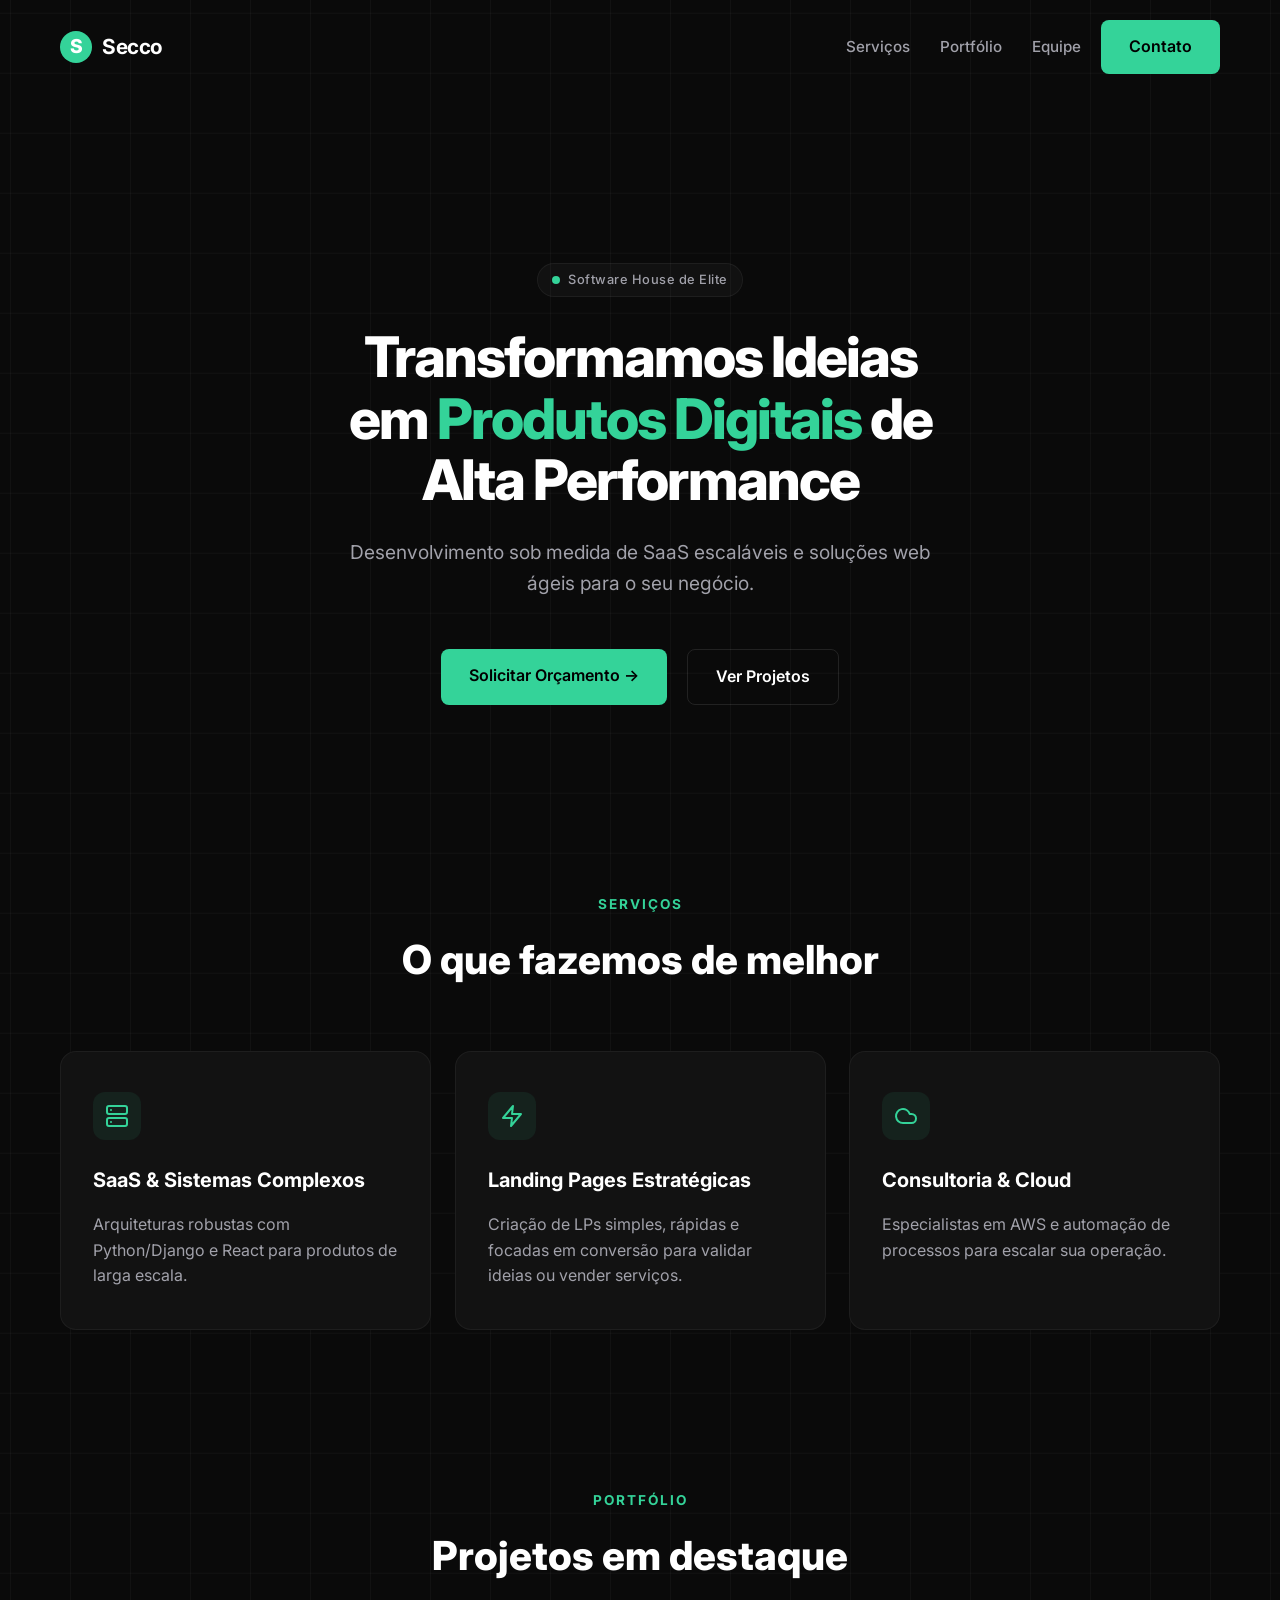
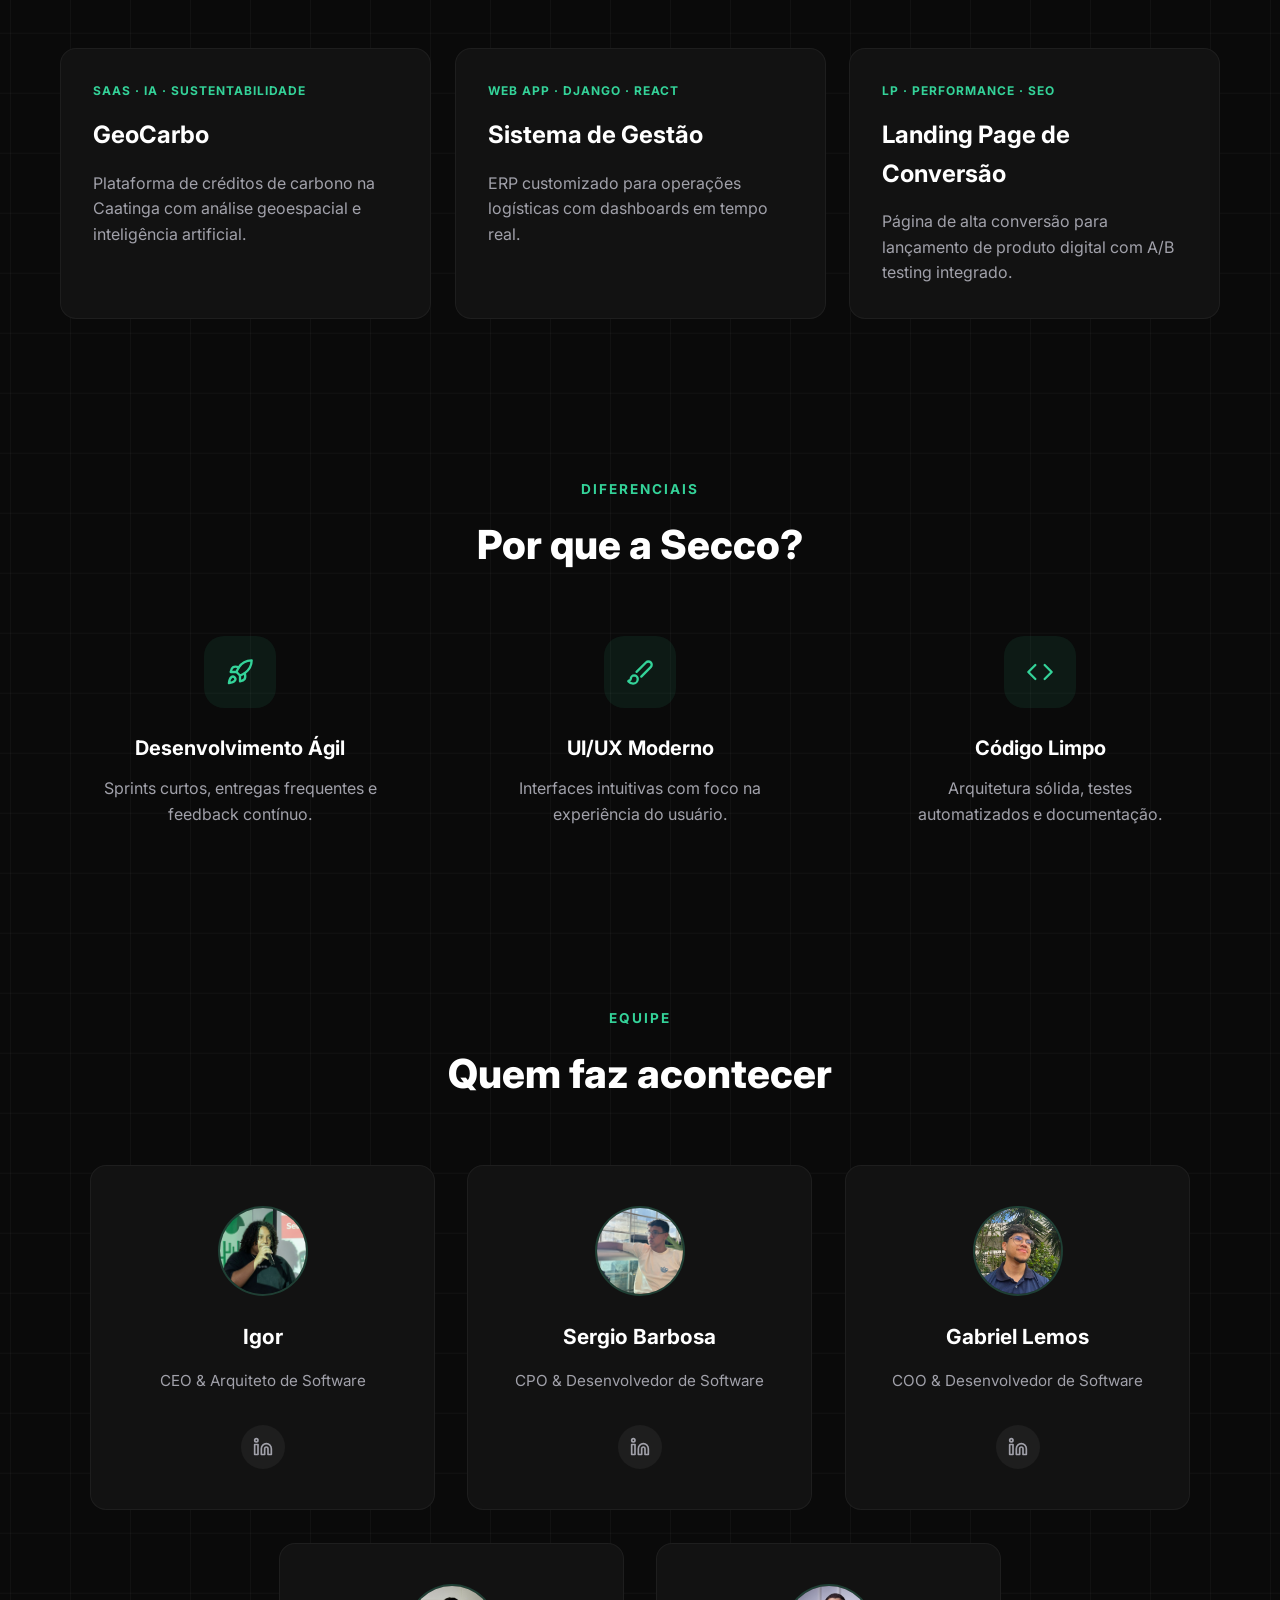
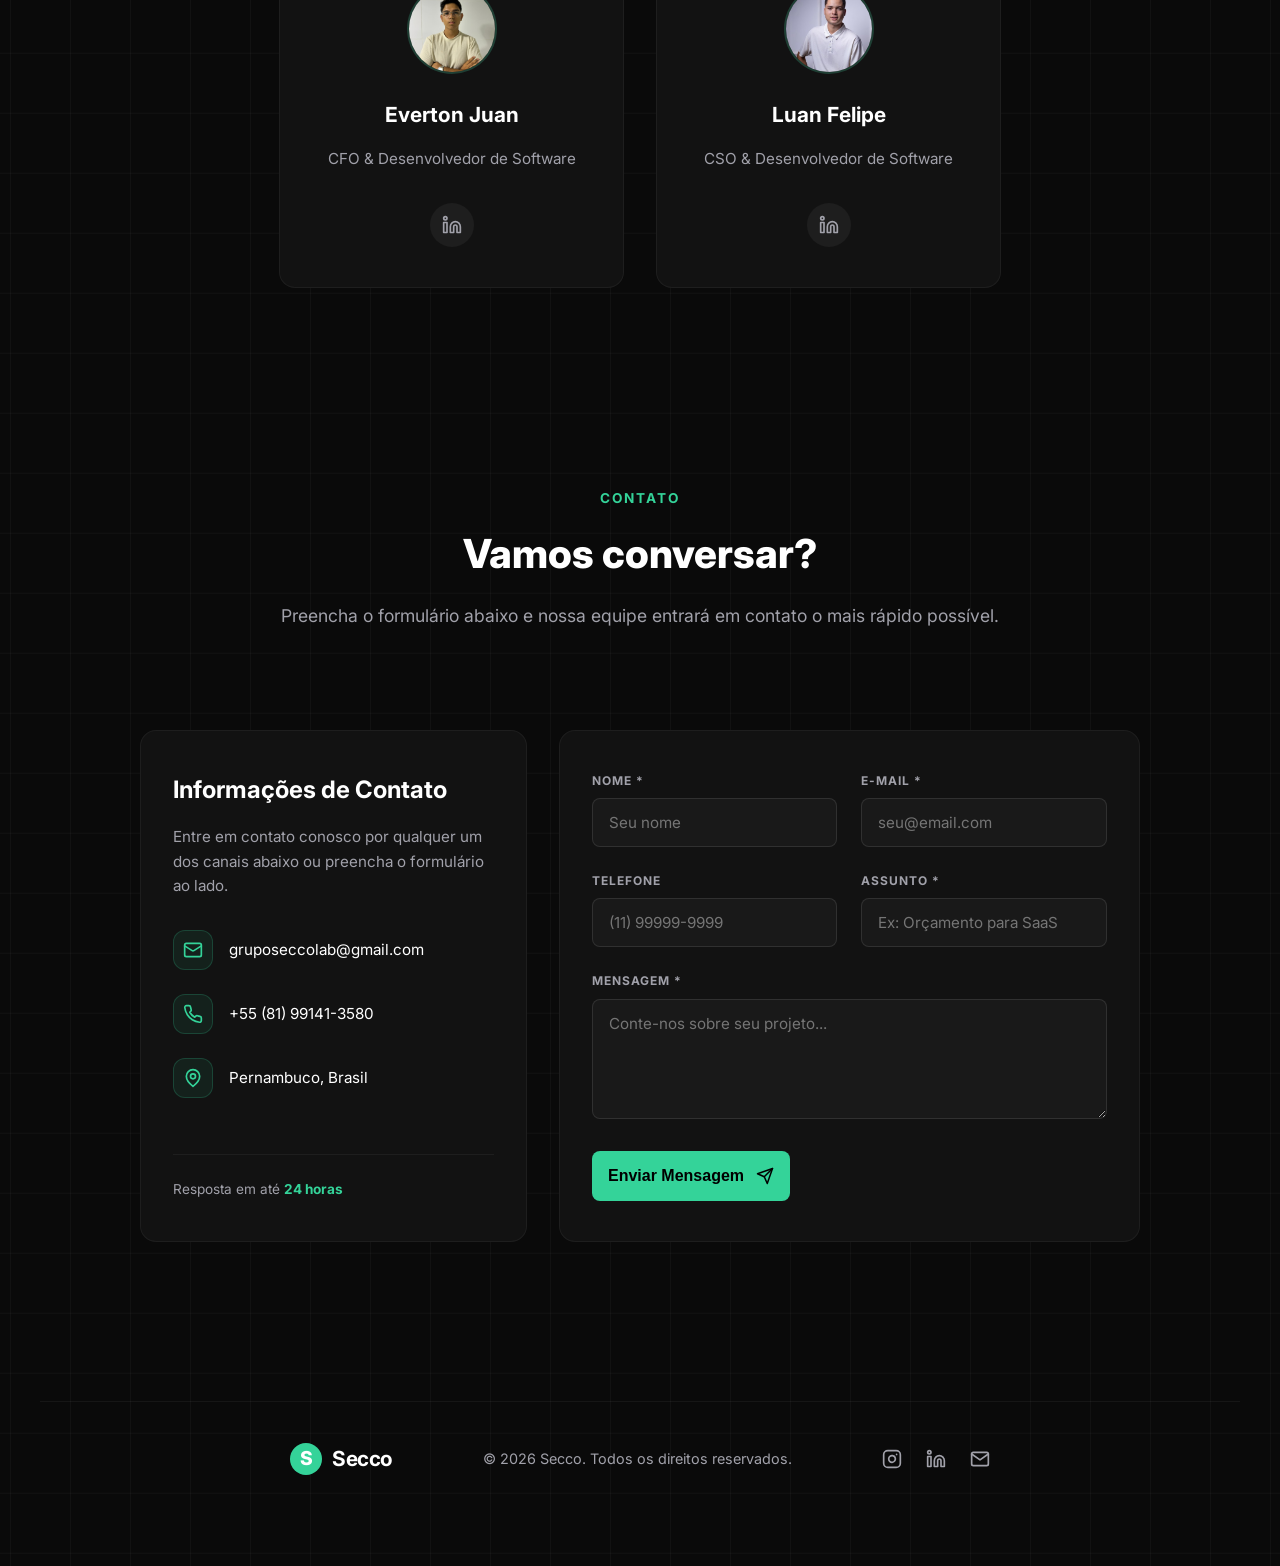
==== index.html @ 7f5240e5 "att 1.0" ====
<!doctype html>
<html lang="pt-BR">
  <head>
    <meta charset="UTF-8" />
    <meta name="viewport" content="width=device-width, initial-scale=1.0" />
    <title>Secco - Software House de Elite</title>

    <link rel="stylesheet" href="style.css" />

    <link rel="preconnect" href="https://fonts.googleapis.com" />
    <link rel="preconnect" href="https://fonts.gstatic.com" crossorigin />
    <link
      href="https://fonts.googleapis.com/css2?family=Inter:wght@400;500;600;700;800&display=swap"
      rel="stylesheet"
    />
  </head>
  <body>
    <div class="grid-background">
      <header class="main-header container">
        <div class="logo">
          <span class="logo-icon">S</span>
          <span class="logo-text">Secco</span>
        </div>

        <div class="nav-container">
          <nav class="main-nav">
            <ul>
              <li><a href="#servicos">Serviços</a></li>
              <li><a href="#portfolio">Portfólio</a></li>
              <li><a href="#equipe">Equipe</a></li>
            </ul>
          </nav>
          <a href="#contato" class="btn btn-contact">Contato</a>
        </div>
      </header>

      <section class="hero-section container">
        <div class="status-badge animate-up">
          <span class="status-icon"></span>
          <span class="status-text">Software House de Elite</span>
        </div>

        <h1 class="hero-title animate-left delay-1">
          Transformamos Ideias<br />
          em <span class="highlight">Produtos Digitais</span> de<br />
          Alta Performance
        </h1>

        <p class="hero-subtitle animate-right delay-2">
          Desenvolvimento sob medida de SaaS escaláveis e soluções web ágeis
          para o seu negócio.
        </p>

        <div class="hero-btns animate-up delay-3">
          <a href="#contato" class="btn btn-primary"
            >Solicitar Orçamento &rarr;</a
          >
          <a href="#portfolio" class="btn btn-ghost">Ver Projetos</a>
        </div>
      </section>
      <section id="servicos" class="services-section container">
        <div class="section-header animate-up">
          <span class="section-subtitle">SERVIÇOS</span>
          <h2 class="section-title">O que fazemos de melhor</h2>
        </div>

        <div class="services-grid">
          <div class="service-card animate-left delay-1">
            <div class="service-icon">
              <svg
                xmlns="http://www.w3.org/2000/svg"
                width="24"
                height="24"
                viewBox="0 0 24 24"
                fill="none"
                stroke="currentColor"
                stroke-width="2"
                stroke-linecap="round"
                stroke-linejoin="round"
              >
                <rect x="2" y="2" width="20" height="8" rx="2" ry="2"></rect>
                <rect x="2" y="14" width="20" height="8" rx="2" ry="2"></rect>
                <line x1="6" y1="6" x2="6.01" y2="6"></line>
                <line x1="6" y1="18" x2="6.01" y2="18"></line>
              </svg>
            </div>
            <h3 class="service-title">SaaS & Sistemas Complexos</h3>
            <p class="service-desc">
              Arquiteturas robustas com Python/Django e React para produtos de
              larga escala.
            </p>
          </div>

          <div class="service-card animate-up delay-2">
            <div class="service-icon">
              <svg
                xmlns="http://www.w3.org/2000/svg"
                width="24"
                height="24"
                viewBox="0 0 24 24"
                fill="none"
                stroke="currentColor"
                stroke-width="2"
                stroke-linecap="round"
                stroke-linejoin="round"
              >
                <polygon
                  points="13 2 3 14 12 14 11 22 21 10 12 10 13 2"
                ></polygon>
              </svg>
            </div>
            <h3 class="service-title">Landing Pages Estratégicas</h3>
            <p class="service-desc">
              Criação de LPs simples, rápidas e focadas em conversão para
              validar ideias ou vender serviços.
            </p>
          </div>

          <div class="service-card animate-right delay-3">
            <div class="service-icon">
              <svg
                xmlns="http://www.w3.org/2000/svg"
                width="24"
                height="24"
                viewBox="0 0 24 24"
                fill="none"
                stroke="currentColor"
                stroke-width="2"
                stroke-linecap="round"
                stroke-linejoin="round"
              >
                <path
                  d="M17.5 19H9a7 7 0 1 1 6.71-9h1.79a4.5 4.5 0 1 1 0 9Z"
                ></path>
              </svg>
            </div>
            <h3 class="service-title">Consultoria & Cloud</h3>
            <p class="service-desc">
              Especialistas em AWS e automação de processos para escalar sua
              operação.
            </p>
          </div>
        </div>
      </section>
      <div id="project-modal" class="modal-overlay">
        <div class="modal-content">
          <button class="modal-close">&times;</button>
          <div class="modal-image-container">
            <img id="modal-img" src="" alt="Imagem do Projeto" />
          </div>
          <div class="modal-body">
            <div id="modal-tags" class="project-tags"></div>
            <h3 id="modal-title" class="modal-title">Título do Projeto</h3>
            <p id="modal-desc" class="modal-desc">
              Descrição completa do projeto aparecerá aqui.
            </p>
          </div>
        </div>
      </div>

      <section id="portfolio" class="portfolio-section container">
        <div class="section-header animate-up">
          <span class="section-subtitle">PORTFÓLIO</span>
          <h2 class="section-title">Projetos em destaque</h2>
        </div>

        <div class="portfolio-grid">
          <div
            class="portfolio-card animate-left delay-1"
            data-project="geocarbo"
          >
            <div class="project-tags">
              SAAS &middot; IA &middot; SUSTENTABILIDADE
            </div>
            <h3 class="project-title">GeoCarbo</h3>
            <p class="project-desc">
              Plataforma de créditos de carbono na Caatinga com análise
              geoespacial e inteligência artificial.
            </p>
          </div>

          <div class="portfolio-card animate-up delay-2" data-project="gestao">
            <svg
              class="card-arrow"
              xmlns="http://www.w3.org/2000/svg"
              width="20"
              height="20"
              viewBox="0 0 24 24"
              fill="none"
              stroke="currentColor"
              stroke-width="2"
              stroke-linecap="round"
              stroke-linejoin="round"
            >
              <line x1="7" y1="17" x2="17" y2="7"></line>
              <polyline points="7 7 17 7 17 17"></polyline>
            </svg>
            <div class="project-tags">
              WEB APP &middot; DJANGO &middot; REACT
            </div>
            <h3 class="project-title">Sistema de Gestão</h3>
            <p class="project-desc">
              ERP customizado para operações logísticas com dashboards em tempo
              real.
            </p>
          </div>

          <div
            class="portfolio-card animate-right delay-3"
            data-project="landing"
          >
            <div class="project-tags">LP &middot; PERFORMANCE &middot; SEO</div>
            <h3 class="project-title">Landing Page de Conversão</h3>
            <p class="project-desc">
              Página de alta conversão para lançamento de produto digital com
              A/B testing integrado.
            </p>
          </div>
        </div>
      </section>
      <section id="diferenciais" class="diferenciais-section container">
        <div class="section-header animate-up">
          <span class="section-subtitle">DIFERENCIAIS</span>
          <h2 class="section-title">Por que a Secco?</h2>
        </div>

        <div class="diferenciais-grid">
          <div class="diferencial-item animate-left delay-1">
            <div class="diferencial-icon">
              <svg
                xmlns="http://www.w3.org/2000/svg"
                width="28"
                height="28"
                viewBox="0 0 24 24"
                fill="none"
                stroke="currentColor"
                stroke-width="2"
                stroke-linecap="round"
                stroke-linejoin="round"
              >
                <path
                  d="M4.5 16.5c-1.5 1.26-2 5-2 5s3.74-.5 5-2c.71-.84.7-2.13-.09-2.91a2.18 2.18 0 0 0-2.91-.09z"
                ></path>
                <path
                  d="m12 15-3-3a22 22 0 0 1 2-3.95A12.88 12.88 0 0 1 22 2c0 2.72-.78 7.5-6 11a22.35 22.35 0 0 1-4 2z"
                ></path>
                <path d="M9 12H4s.55-3.03 2-4c1.62-1.08 5 0 5 0"></path>
                <path d="M12 15v5s3.03-.55 4-2c1.08-1.62 0-5 0-5"></path>
              </svg>
            </div>
            <h3 class="diferencial-title">Desenvolvimento Ágil</h3>
            <p class="diferencial-desc">
              Sprints curtos, entregas frequentes e feedback contínuo.
            </p>
          </div>

          <div class="diferencial-item animate-up delay-2">
            <div class="diferencial-icon">
              <svg
                xmlns="http://www.w3.org/2000/svg"
                width="28"
                height="28"
                viewBox="0 0 24 24"
                fill="none"
                stroke="currentColor"
                stroke-width="2"
                stroke-linecap="round"
                stroke-linejoin="round"
              >
                <path
                  d="m9.06 11.9 8.07-8.06a2.85 2.85 0 1 1 4.03 4.03l-8.06 8.08"
                ></path>
                <path
                  d="M7.07 14.94c-1.66 0-3 1.35-3 3.02 0 1.33-2.5 1.52-2 2.02 1.08 1.1 2.49 2.02 4 2.02 2.2 0 4-1.8 4-4.04a3.01 3.01 0 0 0-3-3.02z"
                ></path>
              </svg>
            </div>
            <h3 class="diferencial-title">UI/UX Moderno</h3>
            <p class="diferencial-desc">
              Interfaces intuitivas com foco na experiência do usuário.
            </p>
          </div>

          <div class="diferencial-item animate-right delay-3">
            <div class="diferencial-icon">
              <svg
                xmlns="http://www.w3.org/2000/svg"
                width="28"
                height="28"
                viewBox="0 0 24 24"
                fill="none"
                stroke="currentColor"
                stroke-width="2"
                stroke-linecap="round"
                stroke-linejoin="round"
              >
                <polyline points="16 18 22 12 16 6"></polyline>
                <polyline points="8 6 2 12 8 18"></polyline>
              </svg>
            </div>
            <h3 class="diferencial-title">Código Limpo</h3>
            <p class="diferencial-desc">
              Arquitetura sólida, testes automatizados e documentação.
            </p>
          </div>
        </div>
      </section>
      <section id="equipe" class="equipe-section container">
        <div class="section-header animate-up">
          <span class="section-subtitle">EQUIPE</span>
          <h2 class="section-title">Quem faz acontecer</h2>
        </div>

        <div class="equipe-grid">
          <div class="equipe-card animate-up delay-1">
            <div class="equipe-avatar">
              <img src="img/Igor.jpeg" alt="Foto do Igor" />
            </div>
            <h3 class="equipe-nome">Igor</h3>
            <p class="equipe-cargo">CEO & Arquiteto de Software</p>
            <div class="equipe-social">
              <a
                href="https://www.linkedin.com/in/dev1gor/"
                target="_blank"
                aria-label="LinkedIn"
              >
                <svg
                  xmlns="http://www.w3.org/2000/svg"
                  width="20"
                  height="20"
                  viewBox="0 0 24 24"
                  fill="none"
                  stroke="currentColor"
                  stroke-width="2"
                  stroke-linecap="round"
                  stroke-linejoin="round"
                >
                  <path
                    d="M16 8a6 6 0 0 1 6 6v7h-4v-7a2 2 0 0 0-2-2 2 2 0 0 0-2 2v7h-4v-7a6 6 0 0 1 6-6z"
                  ></path>
                  <rect x="2" y="9" width="4" height="12"></rect>
                  <circle cx="4" cy="4" r="2"></circle>
                </svg>
              </a>
            </div>
          </div>

          <div class="equipe-card animate-up delay-2">
            <div class="equipe-avatar">
              <img src="img/Sergio.jpeg" alt="Foto do Sergio" />
            </div>
            <h3 class="equipe-nome">Sergio Barbosa</h3>
            <p class="equipe-cargo">CPO & Desenvolvedor de Software</p>
            <div class="equipe-social">
              <a
                href="https://www.linkedin.com/in/sergio-barbosa-03195133b/ "
                target="_blank"
                aria-label="LinkedIn"
              >
                <svg
                  xmlns="http://www.w3.org/2000/svg"
                  width="20"
                  height="20"
                  viewBox="0 0 24 24"
                  fill="none"
                  stroke="currentColor"
                  stroke-width="2"
                  stroke-linecap="round"
                  stroke-linejoin="round"
                >
                  <path
                    d="M16 8a6 6 0 0 1 6 6v7h-4v-7a2 2 0 0 0-2-2 2 2 0 0 0-2 2v7h-4v-7a6 6 0 0 1 6-6z"
                  ></path>
                  <rect x="2" y="9" width="4" height="12"></rect>
                  <circle cx="4" cy="4" r="2"></circle>
                </svg>
              </a>
            </div>
          </div>

          <div class="equipe-card animate-up delay-3">
            <div class="equipe-avatar">
              <img src="img/Lemos.jpg" alt="Foto do Gabriel Lemos" />
            </div>
            <h3 class="equipe-nome">Gabriel Lemos</h3>
            <p class="equipe-cargo">COO & Desenvolvedor de Software</p>
            <div class="equipe-social">
              <a
                href="https://www.linkedin.com/in/gabelemos/"
                target="_blank"
                aria-label="LinkedIn"
              >
                <svg
                  xmlns="http://www.w3.org/2000/svg"
                  width="20"
                  height="20"
                  viewBox="0 0 24 24"
                  fill="none"
                  stroke="currentColor"
                  stroke-width="2"
                  stroke-linecap="round"
                  stroke-linejoin="round"
                >
                  <path
                    d="M16 8a6 6 0 0 1 6 6v7h-4v-7a2 2 0 0 0-2-2 2 2 0 0 0-2 2v7h-4v-7a6 6 0 0 1 6-6z"
                  ></path>
                  <rect x="2" y="9" width="4" height="12"></rect>
                  <circle cx="4" cy="4" r="2"></circle>
                </svg>
              </a>
            </div>
          </div>

          <div class="equipe-card animate-up delay-4">
            <div class="equipe-avatar">
              <img src="img/Juan.jpeg" alt="Foto do Everton Juan" />
            </div>
            <h3 class="equipe-nome">Everton Juan</h3>
            <p class="equipe-cargo">CFO & Desenvolvedor de Software</p>
            <div class="equipe-social">
              <a
                href="https://www.linkedin.com/in/everton-veloso-juan-bispo-2006-oliveira/"
                target="_blank"
                aria-label="LinkedIn"
              >
                <svg
                  xmlns="http://www.w3.org/2000/svg"
                  width="20"
                  height="20"
                  viewBox="0 0 24 24"
                  fill="none"
                  stroke="currentColor"
                  stroke-width="2"
                  stroke-linecap="round"
                  stroke-linejoin="round"
                >
                  <path
                    d="M16 8a6 6 0 0 1 6 6v7h-4v-7a2 2 0 0 0-2-2 2 2 0 0 0-2 2v7h-4v-7a6 6 0 0 1 6-6z"
                  ></path>
                  <rect x="2" y="9" width="4" height="12"></rect>
                  <circle cx="4" cy="4" r="2"></circle>
                </svg>
              </a>
            </div>
          </div>

          <div class="equipe-card animate-up delay-5">
            <div class="equipe-avatar">
              <img src="img/Luan.jpeg" alt="Foto do Luan Felipe" />
            </div>
            <h3 class="equipe-nome">Luan Felipe</h3>
            <p class="equipe-cargo">CSO & Desenvolvedor de Software</p>
            <div class="equipe-social">
              <a
                href="https://www.linkedin.com/in/luanfelipe-dev/"
                target="_blank"
                aria-label="LinkedIn"
              >
                <svg
                  xmlns="http://www.w3.org/2000/svg"
                  width="20"
                  height="20"
                  viewBox="0 0 24 24"
                  fill="none"
                  stroke="currentColor"
                  stroke-width="2"
                  stroke-linecap="round"
                  stroke-linejoin="round"
                >
                  <path
                    d="M16 8a6 6 0 0 1 6 6v7h-4v-7a2 2 0 0 0-2-2 2 2 0 0 0-2 2v7h-4v-7a6 6 0 0 1 6-6z"
                  ></path>
                  <rect x="2" y="9" width="4" height="12"></rect>
                  <circle cx="4" cy="4" r="2"></circle>
                </svg>
              </a>
            </div>
          </div>
        </div>
      </section>
      <section id="contato" class="contato-section container">
        <div class="section-header animate-up">
          <span class="section-subtitle">CONTATO</span>
          <h2 class="section-title">Vamos conversar?</h2>
          <p class="section-desc">
            Preencha o formulário abaixo e nossa equipe entrará em contato o
            mais rápido possível.
          </p>
        </div>

        <div class="contato-grid">
          <div class="contato-info-card animate-left delay-1">
            <h3 class="contato-info-title">Informações de Contato</h3>
            <p class="contato-info-desc">
              Entre em contato conosco por qualquer um dos canais abaixo ou
              preencha o formulário ao lado.
            </p>

            <ul class="contato-lista">
              <li>
                <div class="contato-icone">
                  <svg
                    xmlns="http://www.w3.org/2000/svg"
                    width="20"
                    height="20"
                    viewBox="0 0 24 24"
                    fill="none"
                    stroke="currentColor"
                    stroke-width="2"
                    stroke-linecap="round"
                    stroke-linejoin="round"
                  >
                    <rect
                      x="2"
                      y="4"
                      width="20"
                      height="16"
                      rx="2"
                      ry="2"
                    ></rect>
                    <path d="m22 7-8.97 5.7a1.94 1.94 0 0 1-2.06 0L2 7"></path>
                  </svg>
                </div>
                <span>gruposeccolab@gmail.com</span>
              </li>
              <li>
                <div class="contato-icone">
                  <svg
                    xmlns="http://www.w3.org/2000/svg"
                    width="20"
                    height="20"
                    viewBox="0 0 24 24"
                    fill="none"
                    stroke="currentColor"
                    stroke-width="2"
                    stroke-linecap="round"
                    stroke-linejoin="round"
                  >
                    <path
                      d="M22 16.92v3a2 2 0 0 1-2.18 2 19.79 19.79 0 0 1-8.63-3.07 19.5 19.5 0 0 1-6-6 19.79 19.79 0 0 1-3.07-8.67A2 2 0 0 1 4.11 2h3a2 2 0 0 1 2 1.72 12.84 12.84 0 0 0 .7 2.81 2 2 0 0 1-.45 2.11L8.09 9.91a16 16 0 0 0 6 6l1.27-1.27a2 2 0 0 1 2.11-.45 12.84 12.84 0 0 0 2.81.7A2 2 0 0 1 22 16.92z"
                    ></path>
                  </svg>
                </div>
                <span>+55 (81) 99141-3580</span>
              </li>
              <li>
                <div class="contato-icone">
                  <svg
                    xmlns="http://www.w3.org/2000/svg"
                    width="20"
                    height="20"
                    viewBox="0 0 24 24"
                    fill="none"
                    stroke="currentColor"
                    stroke-width="2"
                    stroke-linecap="round"
                    stroke-linejoin="round"
                  >
                    <path
                      d="M20 10c0 6-8 12-8 12s-8-6-8-12a8 8 0 0 1 16 0Z"
                    ></path>
                    <circle cx="12" cy="10" r="3"></circle>
                  </svg>
                </div>
                <span>Pernambuco, Brasil</span>
              </li>
            </ul>

            <div class="contato-rodape">
              Resposta em até <span class="destaque-verde">24 horas</span>
            </div>
          </div>

          <div class="contato-form-card animate-right delay-2">
            <form id="form-whatsapp" class="contato-form">
              <div class="form-row">
                <div class="form-group">
                  <label for="nome">NOME *</label>
                  <input
                    type="text"
                    id="nome"
                    placeholder="Seu nome"
                    required
                  />
                </div>
                <div class="form-group">
                  <label for="email">E-MAIL *</label>
                  <input
                    type="email"
                    id="email"
                    placeholder="seu@email.com"
                    required
                  />
                </div>
              </div>

              <div class="form-row">
                <div class="form-group">
                  <label for="telefone">TELEFONE</label>
                  <input
                    type="tel"
                    id="telefone"
                    placeholder="(11) 99999-9999"
                  />
                </div>
                <div class="form-group">
                  <label for="assunto">ASSUNTO *</label>
                  <input
                    type="text"
                    id="assunto"
                    placeholder="Ex: Orçamento para SaaS"
                    required
                  />
                </div>
              </div>

              <div class="form-group">
                <label for="mensagem">MENSAGEM *</label>
                <textarea
                  id="mensagem"
                  rows="4"
                  placeholder="Conte-nos sobre seu projeto..."
                  required
                ></textarea>
              </div>

              <button type="submit" class="btn-enviar">
                Enviar Mensagem
                <svg
                  xmlns="http://www.w3.org/2000/svg"
                  width="18"
                  height="18"
                  viewBox="0 0 24 24"
                  fill="none"
                  stroke="currentColor"
                  stroke-width="2"
                  stroke-linecap="round"
                  stroke-linejoin="round"
                >
                  <line x1="22" y1="2" x2="11" y2="13"></line>
                  <polygon points="22 2 15 22 11 13 2 9 22 2"></polygon>
                </svg>
              </button>
            </form>
          </div>
        </div>
      </section>
      <footer class="main-footer container">
        <div class="footer-content animate-up">
          <div class="logo">
            <span class="logo-icon">S</span>
            <span class="logo-text">Secco</span>
          </div>

          <div class="footer-copyright">
            &copy; 2026 Secco. Todos os direitos reservados.
          </div>

          <div class="footer-social">
            <a
              href="https://www.instagram.com/seccolab/ "
              target="_blank"
              aria-label="Instagram"
            >
              <svg
                xmlns="http://www.w3.org/2000/svg"
                width="20"
                height="20"
                viewBox="0 0 24 24"
                fill="none"
                stroke="currentColor"
                stroke-width="2"
                stroke-linecap="round"
                stroke-linejoin="round"
              >
                <rect x="2" y="2" width="20" height="20" rx="5" ry="5"></rect>
                <path
                  d="M16 11.37A4 4 0 1 1 12.63 8 4 4 0 0 1 16 11.37z"
                ></path>
                <line x1="17.5" y1="6.5" x2="17.51" y2="6.5"></line>
              </svg>
            </a>

            <a
              href="https://www.linkedin.com/company/seccolab/?viewAsMember=true"
              target="_blank"
              aria-label="LinkedIn"
            >
              <svg
                xmlns="http://www.w3.org/2000/svg"
                width="20"
                height="20"
                viewBox="0 0 24 24"
                fill="none"
                stroke="currentColor"
                stroke-width="2"
                stroke-linecap="round"
                stroke-linejoin="round"
              >
                <path
                  d="M16 8a6 6 0 0 1 6 6v7h-4v-7a2 2 0 0 0-2-2 2 2 0 0 0-2 2v7h-4v-7a6 6 0 0 1 6-6z"
                ></path>
                <rect x="2" y="9" width="4" height="12"></rect>
                <circle cx="4" cy="4" r="2"></circle>
              </svg>
            </a>

            <a href="mailto:gruposeccolab@gmail.com" aria-label="E-mail">
              <svg
                xmlns="http://www.w3.org/2000/svg"
                width="20"
                height="20"
                viewBox="0 0 24 24"
                fill="none"
                stroke="currentColor"
                stroke-width="2"
                stroke-linecap="round"
                stroke-linejoin="round"
              >
                <path
                  d="M4 4h16c1.1 0 2 .9 2 2v12c0 1.1-.9 2-2 2H4c-1.1 0-2-.9-2-2V6c0-1.1.9-2 2-2z"
                ></path>
                <polyline points="22,6 12,13 2,6"></polyline>
              </svg>
            </a>
          </div>
        </div>
      </footer>
    </div>
    <script src="script.js"></script>
  </body>
</html>
---- style.css ----
/* =========================================
   VARIÁVEIS DE CORES E ESTILOS GLOBAIS
   ========================================= */
:root {
  --bg-color: #0a0a0a;
  --text-color-main: #ffffff;
  --text-color-sub: #a1a1aa;
  --accent-color: #34d399; /* Verde corrigido */
  --accent-color-hover: #10b981; /* Verde escuro para hover */
  --btn-primary-bg: #34d399; /* Verde corrigido */
  --btn-primary-text: #000000;
  --btn-ghost-border: rgba(255, 255, 255, 0.1);
  --btn-ghost-text: #ffffff;
  --logo-icon-bg: #34d399; /* Verde corrigido */
  --grid-line-color: rgba(255, 255, 255, 0.03);

  --font-main: "Inter", sans-serif;
  --container-max-width: 1200px;
  --border-radius: 9999px;
  --border-radius-sm: 8px;
}

/* RESET BÁSICO */
* {
  margin: 0;
  padding: 0;
  box-sizing: border-box;
  text-decoration: none;
  list-style: none;
}

body {
  font-family: var(--font-main);
  background-color: var(--bg-color);
  color: var(--text-color-main);
  line-height: 1.6;
  overflow-x: hidden;
}

/* CLASSE DE CONTAINER (PARA CENTRALIZAR O CONTEÚDO) */
.container {
  max-width: var(--container-max-width);
  margin: 0 auto;
  padding: 0 20px;
}

/* =========================================
   ESTILOS DO FUNDO DA GRADE
   ========================================= */
.grid-background {
  width: 100%;
  min-height: 100vh;
  /* Gera um padrão de grade sutil usando gradientes lineares */
  background-image:
    linear-gradient(var(--grid-line-color) 1px, transparent 1px),
    linear-gradient(90deg, var(--grid-line-color) 1px, transparent 1px);
  background-size: 60px 60px; /* Ajuste o tamanho da grade conforme necessário */
  background-position: center;
  position: relative;
  padding-bottom: 50px; /* Espaço inferior para o hero não encostar no final da tela */
}

/* =========================================
   ESTILOS DO HEADER (BARRA DE NAVEGAÇÃO)
   ========================================= */
.main-header {
  display: flex;
  justify-content: space-between;
  align-items: center;
  padding-top: 20px;
  padding-bottom: 20px;
}

/* Área do Logo */
.logo {
  display: flex;
  align-items: center;
  gap: 10px;
}

.logo-icon {
  display: flex;
  justify-content: center;
  align-items: center;
  width: 32px;
  height: 32px;
  background-color: var(--logo-icon-bg);
  color: white;
  font-weight: 800;
  font-size: 1.2rem;
  border-radius: 50%; /* Círculo perfeito */
}

.logo-text {
  font-size: 1.3rem;
  font-weight: 700;
  letter-spacing: -0.5px;
}

/* Navegação e Botão de Contato */
.nav-container {
  display: flex;
  align-items: center;
  gap: 20px;
}

.main-nav ul {
  display: flex;
  gap: 30px;
}

.main-nav ul li a {
  color: var(--text-color-sub);
  font-size: 0.95rem;
  font-weight: 500;
  transition: color 0.2s ease;
}

.main-nav ul li a:hover {
  color: var(--text-color-main);
}

/* Botão de Contato no Header */
.btn-contact {
  display: inline-block;
  padding: 8px 18px;
  background-color: var(--accent-color);
  color: black; /* Texto escuro no botão verde para legibilidade */
  border-radius: var(--border-radius);
  font-size: 0.9rem;
  font-weight: 600;
  transition: background-color 0.2s ease;
}

.btn-contact:hover {
  background-color: var(--accent-color-hover);
}

/* =========================================
   ESTILOS DA HERO SECTION
   ========================================= */
.hero-section {
  display: flex;
  flex-direction: column;
  align-items: center;
  justify-content: center;
  text-align: center;
  min-height: 80vh; /* Ocupa a maior parte da altura da tela */
  padding-top: 60px;
}

/* Pílula de status */
.status-badge {
  display: flex;
  align-items: center;
  gap: 8px;
  padding: 6px 14px;
  background-color: rgba(255, 255, 255, 0.03); /* Fundo sutil */
  border-radius: var(--border-radius);
  margin-bottom: 30px;
  border: 1px solid rgba(255, 255, 255, 0.05); /* Borda sutil */
}

.status-icon {
  width: 8px;
  height: 8px;
  background-color: var(--logo-icon-bg);
  border-radius: 50%; /* Ponto verde */
}

.status-text {
  color: var(--text-color-sub);
  font-size: 0.8rem;
  font-weight: 500;
  letter-spacing: 0.5px;
}

/* Título Principal (H1) */
.hero-title {
  font-size: 3.5rem; /* Ajuste para desktop */
  font-weight: 800;
  line-height: 1.1;
  letter-spacing: -2px;
  margin-bottom: 25px;
}

/* Destaque em verde no título */
.hero-title .highlight {
  color: var(--accent-color);
}

/* Subtítulo */
.hero-subtitle {
  font-size: 1.2rem;
  color: var(--text-color-sub);
  max-width: 600px; /* Limita a largura para melhor leitura */
  margin-bottom: 50px;
}

/* Botões da Hero */
.hero-btns {
  display: flex;
  gap: 20px;
}

/* Estilo Base dos Botões Grandes */
.btn {
  display: inline-block;
  padding: 14px 28px;
  border-radius: var(--border-radius-sm);
  font-size: 1rem;
  font-weight: 600;
  transition: all 0.2s ease;
}

/* Botão Primário (Verde com Seta) */
.btn-primary {
  background-color: var(--btn-primary-bg);
  color: black;
}

.btn-primary:hover {
  background-color: #0ea5e9; /* Um pouco mais escuro no hover */
}

/* Botão Ghost (Outline / Sombreado) */
.btn-ghost {
  background-color: transparent;
  border: 1px solid var(--btn-ghost-border);
  color: var(--btn-ghost-text);
}

.btn-ghost:hover {
  background-color: rgba(255, 255, 255, 0.03); /* Fundo sutil no hover */
}

/* =========================================
   MEDIA QUERIES (RESPONSIVIDADE)
   ========================================= */
@media (max-width: 768px) {
  /* Ajustes para tablets e mobile */
  .hero-title {
    font-size: 2.5rem;
  }

  .hero-subtitle {
    font-size: 1rem;
  }

  .nav-container {
    display: none; /* Oculta a navegação no mobile por enquanto */
  }
}

/* =========================================
   ESTILOS DA SEÇÃO DE SERVIÇOS
   ========================================= */

.services-section {
  padding-top: 80px;
  padding-bottom: 80px;
  display: flex;
  flex-direction: column;
  align-items: center;
}

/* Cabeçalho da Seção */
.section-header {
  text-align: center;
  margin-bottom: 60px;
}

.section-subtitle {
  color: var(--accent-color);
  font-size: 0.85rem;
  font-weight: 700;
  text-transform: uppercase;
  letter-spacing: 2px;
  margin-bottom: 12px;
  display: block;
}

.section-title {
  font-size: 2.5rem;
  font-weight: 800;
  color: var(--text-color-main);
}

/* Grid de Cards */
.services-grid {
  display: grid;
  grid-template-columns: repeat(3, 1fr);
  gap: 24px;
  width: 100%;
}

/* Estilo Individual do Card */
.service-card {
  background-color: #121212; /* Fundo escuro levemente destacado */
  border: 1px solid rgba(255, 255, 255, 0.05); /* Borda inicial quase invisível */
  border-radius: 16px;
  padding: 40px 32px;
  transition: all 0.3s ease; /* Transição suave e fluida para o hover */
  cursor: pointer;
}

/* Efeito Hover no Card (Elevação e brilho na borda) */
.service-card:hover {
  transform: translateY(-8px); /* Move o card para cima */
  border-color: rgba(
    52,
    211,
    153,
    0.3
  ); /* Revela a borda verde com opacidade */
  background-color: #151515; /* Clareia levemente o fundo */
  box-shadow: 0 10px 30px -10px rgba(0, 0, 0, 0.5); /* Adiciona profundidade */
}

/* Ícone do Card */
.service-icon {
  width: 48px;
  height: 48px;
  background-color: rgba(52, 211, 153, 0.08); /* Fundo verde translúcido */
  color: var(--accent-color);
  border-radius: 12px;
  display: flex;
  align-items: center;
  justify-content: center;
  margin-bottom: 24px;
}

/* Título do Card */
.service-title {
  font-size: 1.25rem;
  font-weight: 700;
  color: var(--text-color-main);
  margin-bottom: 16px;
}

/* Descrição do Card */
.service-desc {
  font-size: 1rem;
  color: var(--text-color-sub);
  line-height: 1.6;
}

/* =========================================
   MEDIA QUERIES (RESPONSIVIDADE)
   ========================================= */
@media (max-width: 992px) {
  .services-grid {
    grid-template-columns: repeat(2, 1fr); /* 2 colunas em telas médias */
  }
}

@media (max-width: 768px) {
  .services-grid {
    grid-template-columns: 1fr; /* 1 coluna no mobile */
  }

  .section-title {
    font-size: 2rem;
  }
}

/* =========================================
   ESTILOS DA SEÇÃO DE PORTFÓLIO
   ========================================= */

.portfolio-section {
  padding-top: 80px;
  padding-bottom: 80px;
  display: flex;
  flex-direction: column;
  align-items: center;
}

.portfolio-grid {
  display: grid;
  grid-template-columns: repeat(3, 1fr);
  gap: 24px;
  width: 100%;
}

/* Estilo Base do Card de Portfólio */
.portfolio-card {
  background-color: #121212;
  border: 1px solid rgba(255, 255, 255, 0.05);
  border-radius: 16px;
  padding: 32px;
  transition: all 0.3s ease;
  cursor: pointer;
  position: relative; /* Necessário para posicionar o ícone de seta */
  display: flex;
  flex-direction: column;
  justify-content: flex-start;
}

/* Efeito Hover do Card */
.portfolio-card:hover,
.portfolio-card.active-card {
  border-color: rgba(52, 211, 153, 0.4); /* Borda verde suave no hover/ativo */
  background-color: #151515;
  transform: translateY(-5px);
}

/* Ícone de seta no card (visível no hover ou card ativo) */
.card-arrow {
  position: absolute;
  top: 24px;
  right: 24px;
  color: var(--accent-color);
  opacity: 0;
  transition: opacity 0.3s ease;
}

.portfolio-card:hover .card-arrow,
.portfolio-card.active-card .card-arrow {
  opacity: 1; /* Aparece quando passa o mouse */
}

/* Tags (SAAS, IA, etc) */
.project-tags {
  color: var(--accent-color);
  font-size: 0.75rem;
  font-weight: 700;
  letter-spacing: 1px;
  margin-bottom: 16px;
}

/* Títulos e Descrições */
.project-title {
  font-size: 1.5rem;
  font-weight: 700;
  color: var(--text-color-main);
  margin-bottom: 16px;
}

.project-desc {
  font-size: 1rem;
  color: var(--text-color-sub);
  line-height: 1.6;
}

/* =========================================
   ESTILOS DO MODAL
   ========================================= */

/* Fundo escuro do modal */
.modal-overlay {
  position: fixed;
  top: 0;
  left: 0;
  width: 100%;
  height: 100%;
  background-color: rgba(0, 0, 0, 0.8);
  backdrop-filter: blur(5px);
  display: flex;
  justify-content: center;
  align-items: center;
  z-index: 1000; /* Fica acima de tudo */
  opacity: 0;
  visibility: hidden;
  transition: all 0.3s ease;
}

/* Classe para mostrar o modal via JS */
.modal-overlay.show {
  opacity: 1;
  visibility: visible;
}

/* Caixa de conteúdo do modal */
.modal-content {
  background-color: #121212;
  border: 1px solid rgba(52, 211, 153, 0.3);
  border-radius: 16px;
  width: 90%;
  max-width: 800px;
  max-height: 90vh;
  overflow-y: auto;
  position: relative;
  transform: translateY(20px);
  transition: transform 0.3s ease;
}

.modal-overlay.show .modal-content {
  transform: translateY(0);
}

/* Botão de fechar (X) */
.modal-close {
  position: absolute;
  top: 16px;
  right: 16px;
  background: none;
  border: none;
  color: var(--text-color-main);
  font-size: 2rem;
  cursor: pointer;
  width: 40px;
  height: 40px;
  display: flex;
  align-items: center;
  justify-content: center;
  border-radius: 50%;
  background-color: rgba(0, 0, 0, 0.5);
  z-index: 10;
  transition: background-color 0.2s;
}

.modal-close:hover {
  background-color: var(--accent-color);
  color: black;
}

/* Área da imagem no modal */
.modal-image-container {
  width: 100%;
  height: 400px;
  background-color: #1a1a1a;
  border-top-left-radius: 16px;
  border-top-right-radius: 16px;
  overflow: hidden;
}

.modal-image-container img {
  width: 100%;
  height: 100%;
  object-fit: cover; /* Faz a imagem preencher o espaço sem distorcer */
}

/* Corpo de texto do modal */
.modal-body {
  padding: 32px;
}

.modal-title {
  font-size: 2rem;
  font-weight: 800;
  margin-bottom: 16px;
  color: var(--text-color-main);
}

.modal-desc {
  color: var(--text-color-sub);
  font-size: 1.1rem;
  line-height: 1.8;
}

/* Responsividade */
@media (max-width: 992px) {
  .portfolio-grid {
    grid-template-columns: repeat(2, 1fr);
  }
}

@media (max-width: 768px) {
  .portfolio-grid {
    grid-template-columns: 1fr;
  }
  .modal-image-container {
    height: 250px;
  }
}

/* =========================================
   ESTILOS DA SEÇÃO DE DIFERENCIAIS
   ========================================= */

.diferenciais-section {
  padding-top: 80px;
  padding-bottom: 80px;
  display: flex;
  flex-direction: column;
  align-items: center;
}

/* Grid sem cards, apenas itens alinhados */
.diferenciais-grid {
  display: grid;
  grid-template-columns: repeat(3, 1fr);
  gap: 40px;
  width: 100%;
}

/* Container de cada diferencial */
.diferencial-item {
  display: flex;
  flex-direction: column;
  align-items: center;
  text-align: center; /* Centraliza todo o texto */
}

/* Fundo do ícone (quadrado com bordas arredondadas) */
.diferencial-icon {
  width: 72px;
  height: 72px;
  background-color: rgba(52, 211, 153, 0.08); /* Fundo verde muito suave */
  color: var(--accent-color);
  border-radius: 20px; /* Bordas bem arredondadas, semelhante ao Squircle */
  display: flex;
  align-items: center;
  justify-content: center;
  margin-bottom: 24px;
}

/* Título */
.diferencial-title {
  font-size: 1.25rem;
  font-weight: 700;
  color: var(--text-color-main);
  margin-bottom: 12px;
}

/* Descrição */
.diferencial-desc {
  font-size: 1rem;
  color: var(--text-color-sub);
  line-height: 1.6;
  max-width: 280px; /* Mantém o texto contido e agradável visualmente */
}

/* =========================================
   MEDIA QUERIES (RESPONSIVIDADE)
   ========================================= */
@media (max-width: 992px) {
  .diferenciais-grid {
    grid-template-columns: repeat(2, 1fr);
  }
}

@media (max-width: 768px) {
  .diferenciais-grid {
    grid-template-columns: 1fr; /* Empilha os itens no mobile */
    gap: 48px;
  }

  .diferencial-desc {
    max-width: 100%;
  }
}

/* =========================================
   ESTILOS DA SEÇÃO DE EQUIPE (Completo e Atualizado)
   ========================================= */

.equipe-section {
  padding-top: 100px; /* Um pouco mais de espaço para respirar */
  padding-bottom: 100px;
  display: flex;
  flex-direction: column;
  align-items: center;
}

/* --- Layout de Grid Estrito (3 em cima, 2 embaixo) --- */
.equipe-grid {
  display: grid;
  /* Criamos 6 colunas virtuais para facilitar a centralização da linha inferior */
  grid-template-columns: repeat(6, 1fr);
  gap: 32px; /* Aumentado ligeiramente para um visual mais limpo */
  width: 100%;
  max-width: 1100px; /* Mantém os cards contidos e centralizados no total */
  margin: 0 auto;
}

/* Estilo Individual do Card da Equipe */
.equipe-card {
  background-color: #121212;
  border: 1px solid rgba(255, 255, 255, 0.05);
  border-radius: 16px;
  padding: 40px 32px;
  display: flex;
  flex-direction: column;
  align-items: center;
  text-align: center;
  transition: all 0.3s ease;
  width: 100%; /* Ocupa a largura do seu span de coluna */
}

/* --- Posicionamento dos Membros --- */

/* Itens da linha superior (Igor, Sergio, Gabriel) ocupam 2 colunas cada */
.equipe-card:nth-child(1),
.equipe-card:nth-child(2),
.equipe-card:nth-child(3) {
  grid-column: span 2;
}

/* Itens da linha inferior (Everton, Luan) ocupam 2 colunas cada e são centralizados */
/* Everton (4º item) começa na coluna 2 e vai até a 4 */
.equipe-card:nth-child(4) {
  grid-column: 2 / 4;
}

/* Luan (5º item) começa na coluna 4 e vai até a 6 */
.equipe-card:nth-child(5) {
  grid-column: 4 / 6;
}

/* Efeito Hover do Card */
.equipe-card:hover {
  border-color: rgba(52, 211, 153, 0.4); /* Verde mais visível no hover */
  background-color: #151515;
  transform: translateY(-8px); /* Elevação mais suave */
}

/* Container circular para a foto (Avatar) */
.equipe-avatar {
  width: 90px; /* Aumentado ligeiramente para dar mais espaço à foto */
  height: 90px;
  border-radius: 50%;
  margin-bottom: 24px;
  overflow: hidden;
  border: 2px solid rgba(52, 211, 153, 0.2);
  transition: all 0.3s ease;
  background-color: #1a1a1a; /* Fundo escuro sutil se a foto demorar a carregar */
}

.equipe-card:hover .equipe-avatar {
  border-color: var(--accent-color); /* Borda brilha no hover */
  box-shadow: 0 0 15px rgba(52, 211, 153, 0.3); /* Brilho verde suave */
}

/* Imagem da foto preenchendo o círculo */
.equipe-avatar img {
  width: 100%;
  height: 100%;
  object-fit: cover; /* Preenche o círculo sem achatar a imagem */
  display: block;
}

/* --- Arrumando a Foto do Luan (nth-child 5) --- */
/* Targetamos especificamente o avatar do Luan para reposicionar o rosto */
.equipe-card:nth-child(5) .equipe-avatar img {
  /* Move a imagem ligeiramente para baixo para centralizar o rosto melhor vertically */
  /*object-position: 50% 65%; /* 50% horizontal (centralizado), 65% vertical (move para baixo) */
  /* Se a foto original tiver espaço, uma mudança sutil é melhor */
  object-position: 50% 60%; /* Tente 60% se 65% for demais */
}

/* Textos e Redes Sociais */
.equipe-nome {
  font-size: 1.3rem;
  font-weight: 700;
  color: var(--text-color-main);
  margin-bottom: 8px;
}

.equipe-cargo {
  font-size: 0.95rem;
  color: var(--text-color-sub);
  min-height: 40px; /* Garante que os cards tenham a mesma altura */
  display: flex;
  align-items: center;
  justify-content: center;
}

.equipe-social {
  margin-top: 24px;
  display: flex;
  justify-content: center;
}

.equipe-social a {
  display: flex;
  align-items: center;
  justify-content: center;
  width: 44px; /* Aumentado ligeiramente para um toque mais fácil */
  height: 44px;
  border-radius: 50%;
  background-color: rgba(255, 255, 255, 0.05);
  color: var(--text-color-sub);
  transition: all 0.3s ease;
  border: 1px solid transparent;
}

.equipe-social a:hover {
  background-color: rgba(52, 211, 153, 0.1);
  color: var(--accent-color);
  border-color: rgba(52, 211, 153, 0.3);
  transform: translateY(-4px);
}

/* =========================================
   MEDIA QUERIES (RESPONSIVIDADE)
   ========================================= */

/* Ajustes para telas menores (tablets) */
@media (max-width: 992px) {
  .equipe-grid {
    grid-template-columns: repeat(4, 1fr); /* Reduz para 2 colunas principais */
    gap: 24px;
  }

  /* Reseta o span de 2 colunas e força o layout */
  .equipe-card {
    grid-column: span 2 !important; /* Todos os cards ocupam 2 colunas */
  }
}

/* Ajustes para celulares (mobile) */
@media (max-width: 600px) {
  .equipe-grid {
    display: flex; /* Muda para Flexbox para empilhar todos */
    flex-direction: column;
    align-items: center;
    gap: 32px;
  }

  .equipe-card {
    width: 100%;
    max-width: 350px; /* Limita a largura em telas muito pequenas */
  }
}

/* =========================================
   ESTILOS DA SEÇÃO DE CONTATO
   ========================================= */

.contato-section {
  padding-top: 100px;
  padding-bottom: 100px;
  display: flex;
  flex-direction: column;
  align-items: center;
}

.section-desc {
  color: var(--text-color-sub);
  font-size: 1.1rem;
  margin-top: 16px;
  text-align: center;
}

.contato-grid {
  display: grid;
  grid-template-columns: 1fr 1.5fr; /* Coluna da direita maior */
  gap: 32px;
  width: 100%;
  max-width: 1000px;
  margin: 0 auto;
  margin-top: 40px;
}

/* --- Card de Informações (Esquerda) --- */
.contato-info-card {
  background-color: #121212;
  border: 1px solid rgba(255, 255, 255, 0.05);
  border-radius: 16px;
  padding: 40px 32px;
  display: flex;
  flex-direction: column;
}

.contato-info-title {
  font-size: 1.5rem;
  font-weight: 700;
  color: var(--text-color-main);
  margin-bottom: 16px;
}

.contato-info-desc {
  color: var(--text-color-sub);
  font-size: 0.95rem;
  line-height: 1.6;
  margin-bottom: 32px;
}

.contato-lista {
  display: flex;
  flex-direction: column;
  gap: 24px;
  margin-bottom: 40px;
}

.contato-lista li {
  display: flex;
  align-items: center;
  gap: 16px;
  color: var(--text-color-main);
  font-size: 0.95rem;
}

.contato-icone {
  width: 40px;
  height: 40px;
  background-color: rgba(52, 211, 153, 0.08);
  border: 1px solid rgba(52, 211, 153, 0.2);
  border-radius: 12px;
  display: flex;
  align-items: center;
  justify-content: center;
  color: var(--accent-color);
}

.contato-rodape {
  margin-top: auto; /* Empurra para o fundo do card */
  font-size: 0.85rem;
  color: var(--text-color-sub);
  padding-top: 24px;
  border-top: 1px solid rgba(255, 255, 255, 0.05);
}

.destaque-verde {
  color: var(--accent-color);
  font-weight: 700;
}

/* --- Card do Formulário (Direita) --- */
.contato-form-card {
  background-color: #121212;
  border: 1px solid rgba(255, 255, 255, 0.05);
  border-radius: 16px;
  padding: 40px 32px;
}

.contato-form {
  display: flex;
  flex-direction: column;
  gap: 24px;
}

.form-row {
  display: grid;
  grid-template-columns: 1fr 1fr;
  gap: 24px;
}

.form-group {
  display: flex;
  flex-direction: column;
  gap: 8px;
}

.form-group label {
  font-size: 0.75rem;
  font-weight: 700;
  color: var(--text-color-sub);
  letter-spacing: 1px;
}

.form-group input,
.form-group textarea {
  width: 100%;
  background-color: rgba(255, 255, 255, 0.03);
  border: 1px solid rgba(255, 255, 255, 0.1);
  border-radius: 8px;
  padding: 14px 16px;
  color: var(--text-color-main);
  font-family: var(--font-main);
  font-size: 0.95rem;
  transition: all 0.3s ease;
}

.form-group textarea {
  resize: vertical;
  min-height: 120px;
}

.form-group input:focus,
.form-group textarea:focus {
  outline: none;
  border-color: var(--accent-color);
  background-color: rgba(255, 255, 255, 0.05);
}

.btn-enviar {
  display: flex;
  align-items: center;
  justify-content: center;
  gap: 12px;
  background-color: var(--accent-color);
  color: #000;
  border: none;
  border-radius: 8px;
  padding: 16px;
  font-size: 1rem;
  font-weight: 700;
  cursor: pointer;
  transition: background-color 0.3s ease;
  margin-top: 8px;
  width: fit-content;
}

.btn-enviar:hover {
  background-color: var(--accent-color-hover);
}

/* =========================================
   MEDIA QUERIES (RESPONSIVIDADE)
   ========================================= */
@media (max-width: 768px) {
  .contato-grid {
    grid-template-columns: 1fr; /* Empilha no mobile */
  }

  .form-row {
    grid-template-columns: 1fr; /* Inputs em uma coluna no mobile */
    gap: 24px;
  }

  .btn-enviar {
    width: 100%; /* Botão ocupa 100% no mobile */
  }
}

/* =========================================
   ESTILOS DO FOOTER
   ========================================= */

.main-footer {
  padding-top: 40px;
  padding-bottom: 40px;
  border-top: 1px solid rgba(255, 255, 255, 0.05); /* Linha divisória sutil */
  margin-top: 60px; /* Espaço entre a última seção e o footer */
}

.footer-content {
  display: flex;
  justify-content: space-between;
  align-items: center;
  flex-wrap: wrap;
  gap: 20px;
  max-width: 700px; /* Limita a largura para não espalhar muito */
  margin: 0 auto; /* Mantém o conteúdo centralizado na tela */
}

.footer-copyright {
  color: var(--text-color-sub);
  font-size: 0.9rem;
}

.footer-social {
  display: flex;
  gap: 24px;
}

.footer-social a {
  color: var(--text-color-sub);
  transition:
    color 0.3s ease,
    transform 0.3s ease;
  display: flex;
  align-items: center;
  justify-content: center;
}

.footer-social a:hover {
  color: var(--accent-color);
  transform: translateY(-2px);
}

/* =========================================
   MEDIA QUERIES (RESPONSIVIDADE FOOTER)
   ========================================= */
@media (max-width: 768px) {
  .footer-content {
    flex-direction: column;
    text-align: center;
    gap: 24px;
  }

  .footer-social {
    justify-content: center;
  }
}
/* =========================================
   ADICIONE NO FINAL DO SEU STYLE.CSS
   ========================================= */

.animate-up,
.animate-left,
.animate-right {
  opacity: 0;
  will-change: opacity, transform;
  transition:
    opacity 0.8s cubic-bezier(0.165, 0.84, 0.44, 1),
    transform 0.8s cubic-bezier(0.165, 0.84, 0.44, 1);
}

.animate-up {
  transform: translateY(40px);
}

.animate-left {
  transform: translateX(-40px);
}

.animate-right {
  transform: translateX(40px);
}

.animate-up.visible,
.animate-left.visible,
.animate-right.visible {
  opacity: 1;
  transform: translate(0, 0);
}

.delay-1 {
  transition-delay: 0.1s;
}
.delay-2 {
  transition-delay: 0.2s;
}
.delay-3 {
  transition-delay: 0.3s;
}
.delay-4 {
  transition-delay: 0.4s;
}
.delay-5 {
  transition-delay: 0.5s;
}
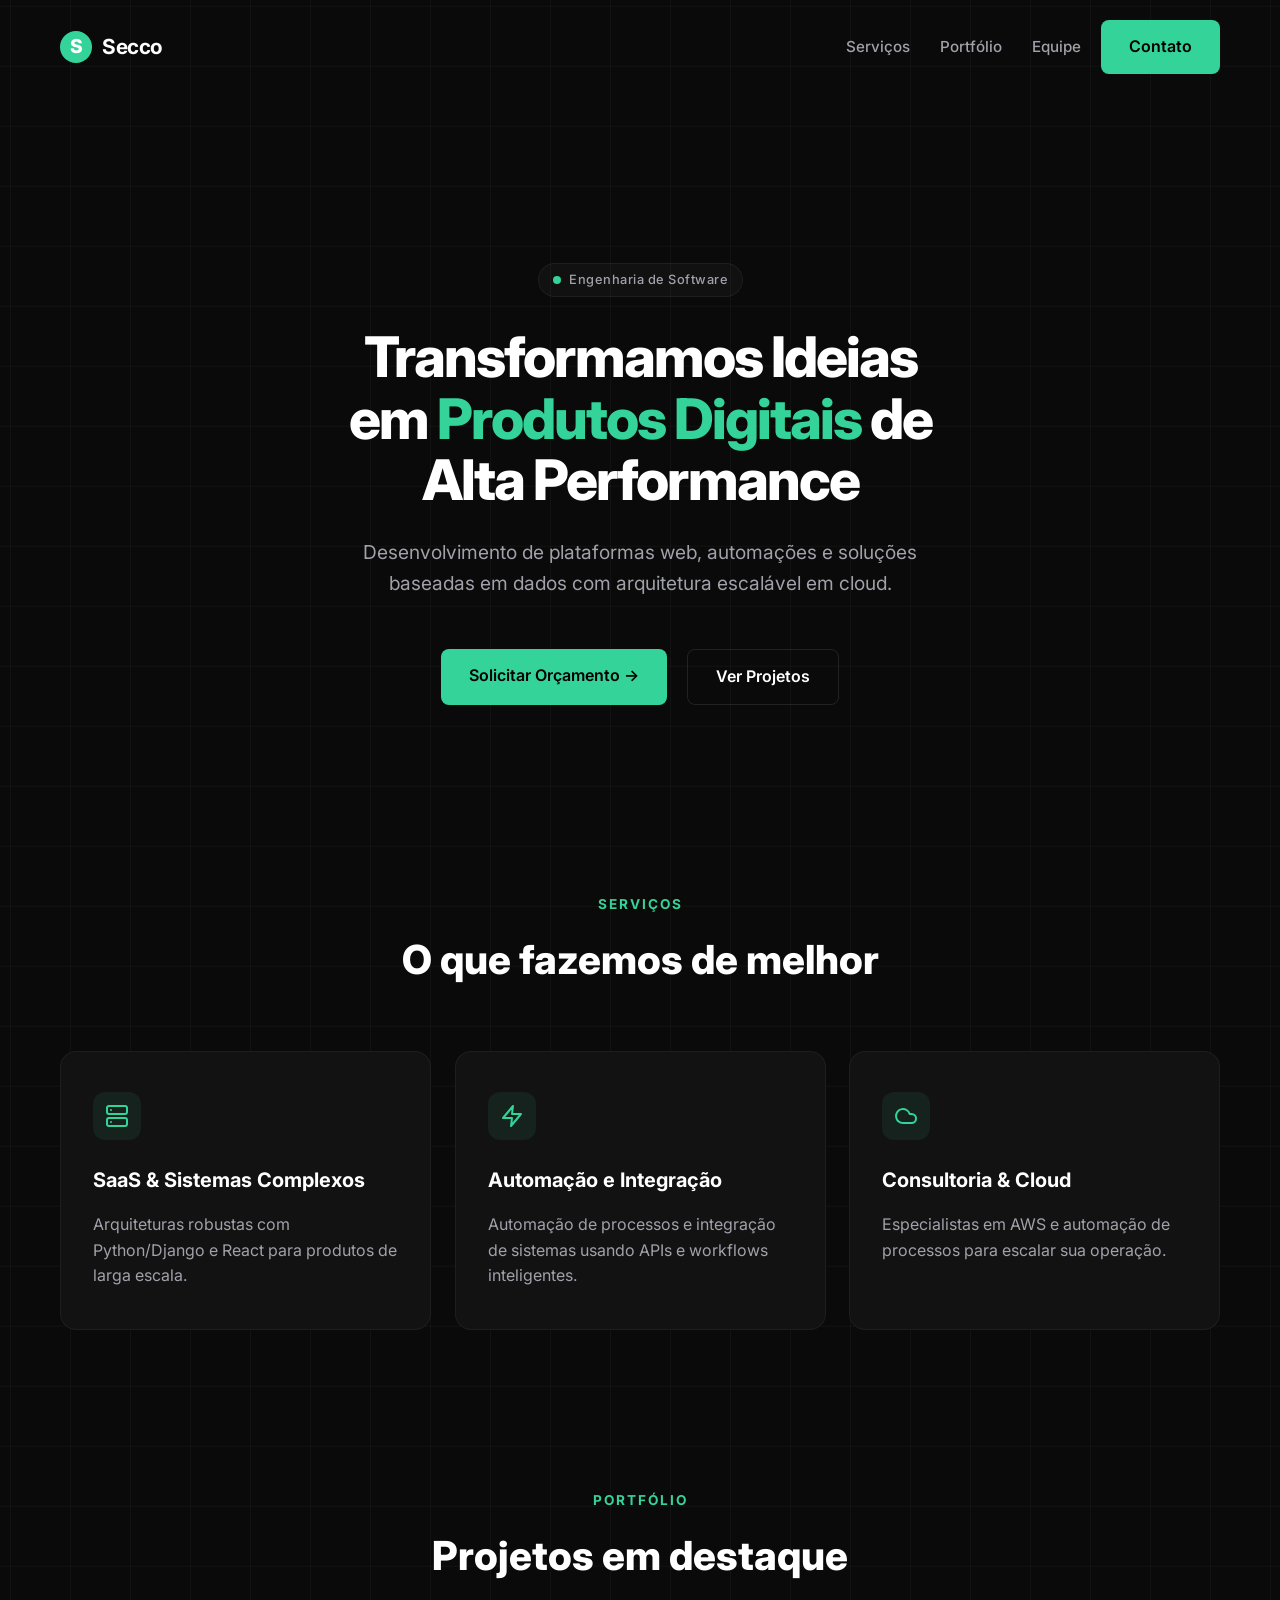
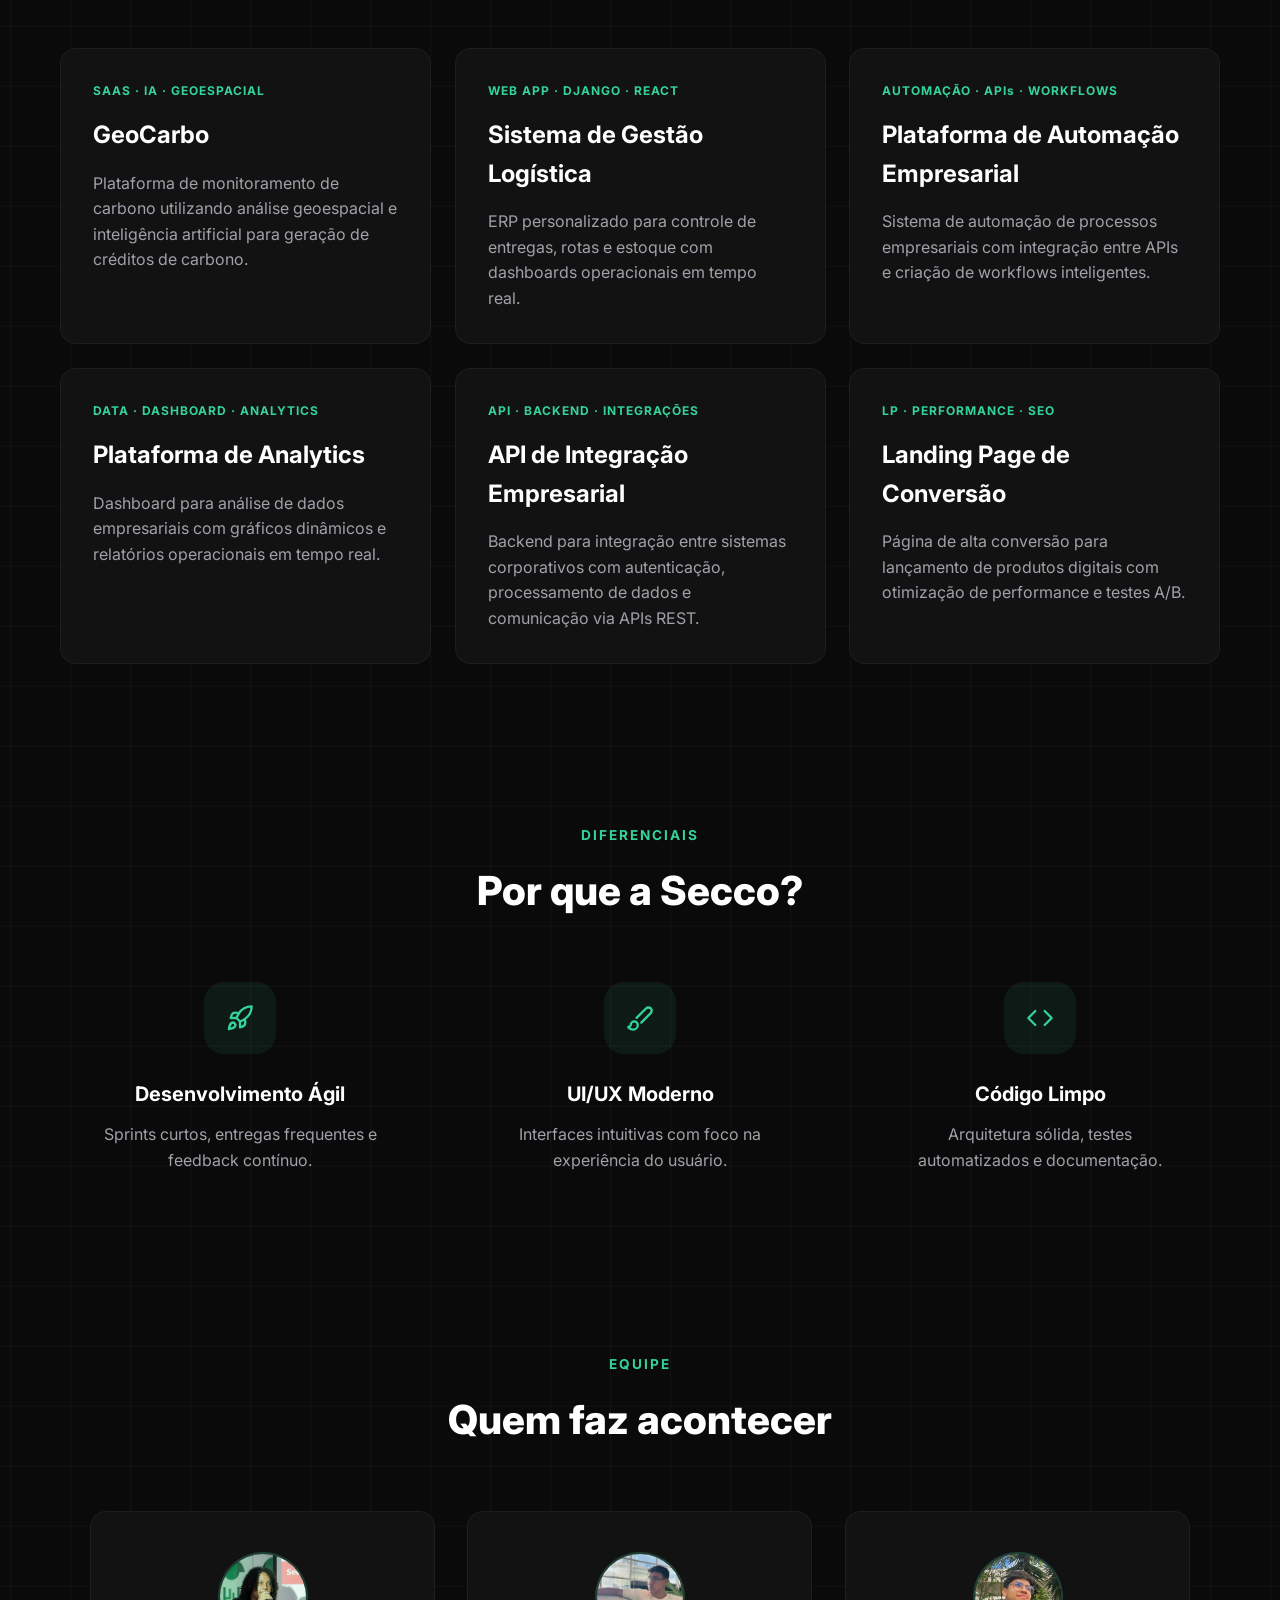
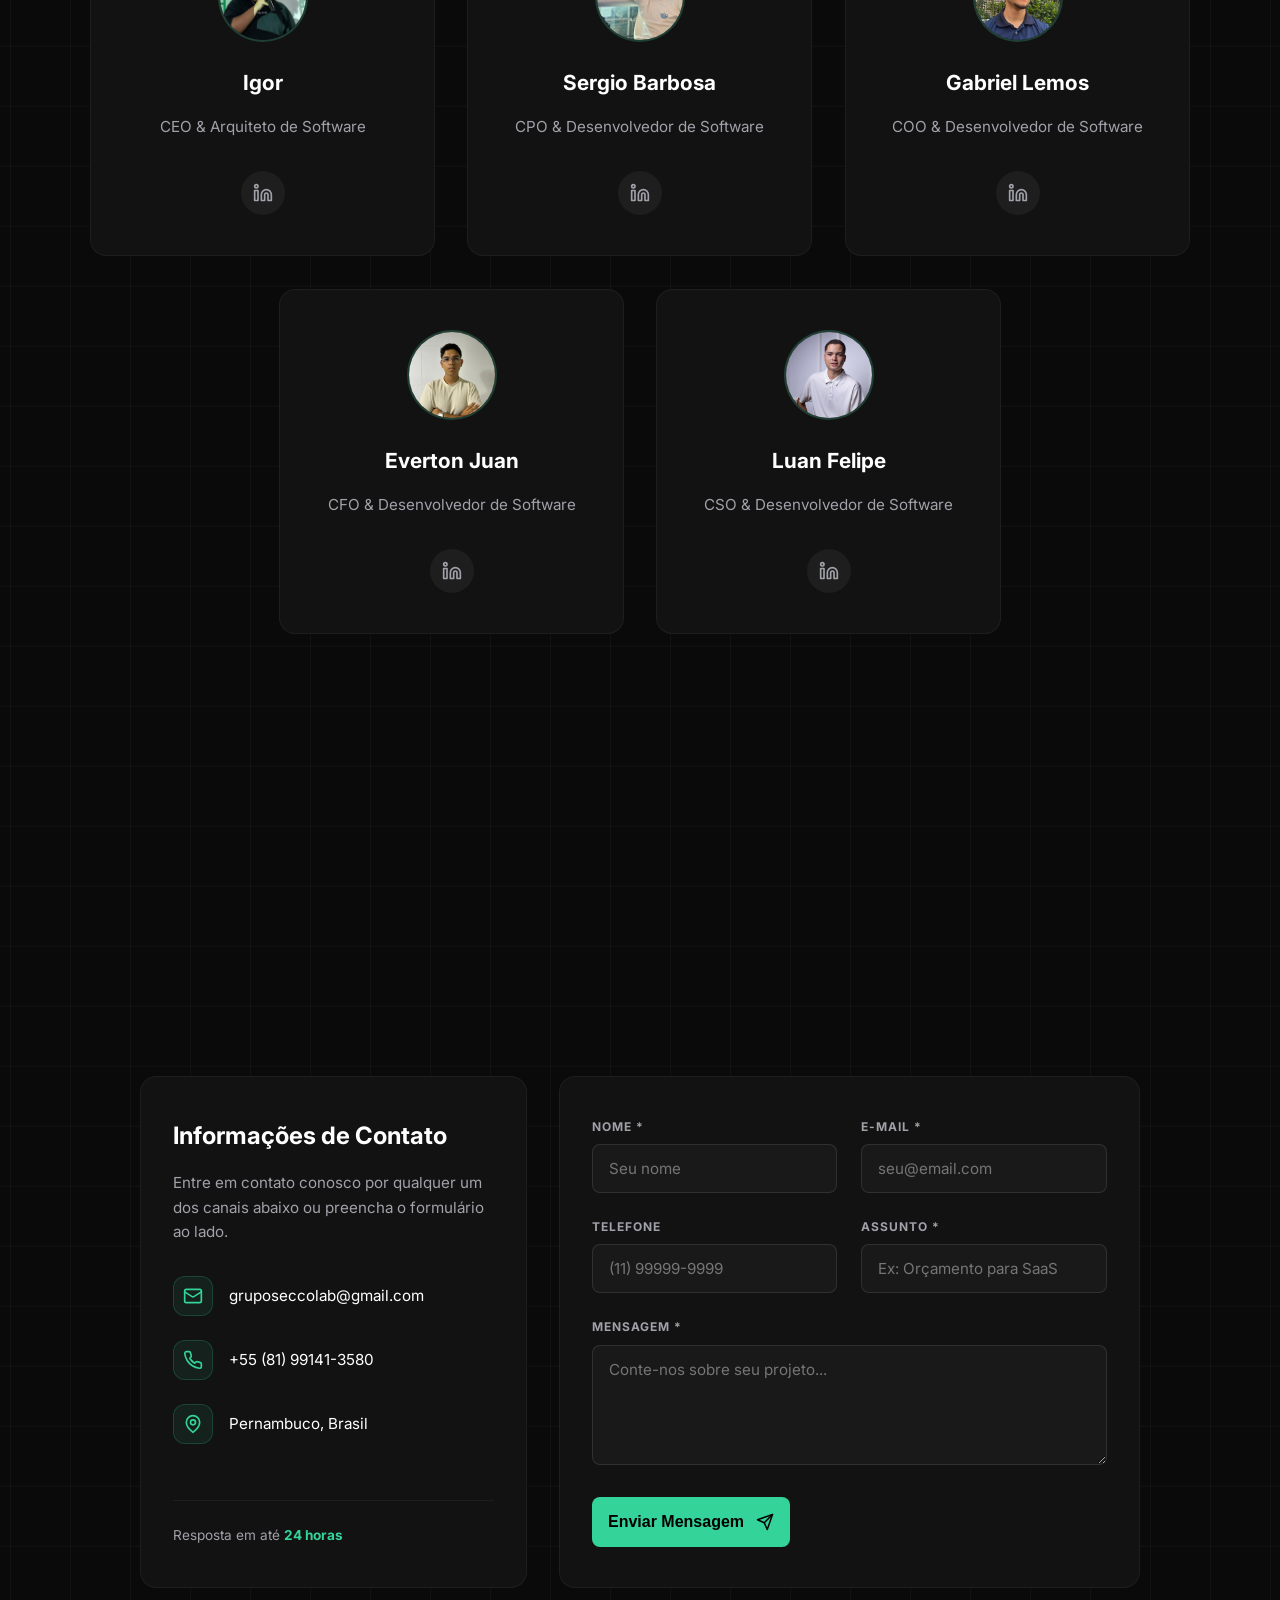
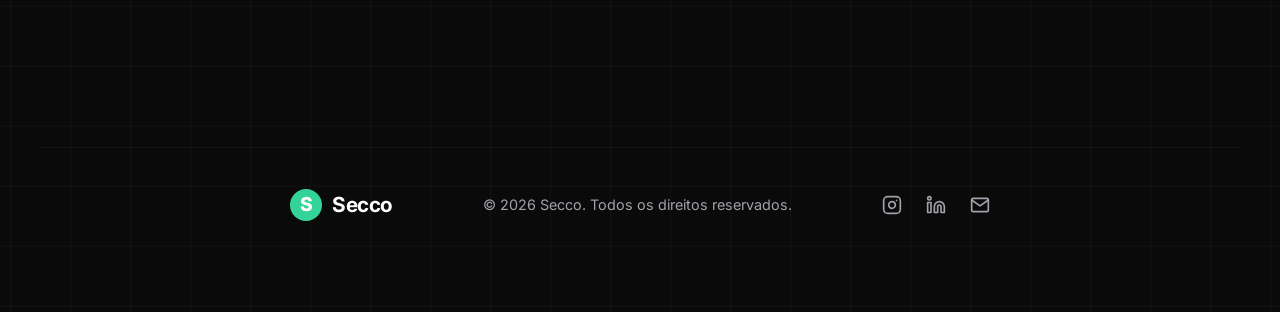
==== commit 38bea691: "att 3.0" ====
--- a/index.html
+++ b/index.html
@@ -37,7 +37,7 @@
       <section class="hero-section container">
         <div class="status-badge animate-up">
           <span class="status-icon"></span>
-          <span class="status-text">Software House de Elite</span>
+          <span class="status-text">Engenharia de Software</span>
         </div>
 
         <h1 class="hero-title animate-left delay-1">
@@ -47,8 +47,7 @@
         </h1>
 
         <p class="hero-subtitle animate-right delay-2">
-          Desenvolvimento sob medida de SaaS escaláveis e soluções web ágeis
-          para o seu negócio.
+          Desenvolvimento de plataformas web, automações e soluções baseadas em dados com arquitetura escalável em cloud.
         </p>
 
         <div class="hero-btns animate-up delay-3">
@@ -109,10 +108,9 @@
                 ></polygon>
               </svg>
             </div>
-            <h3 class="service-title">Landing Pages Estratégicas</h3>
+            <h3 class="service-title">Automação e Integração</h3>
             <p class="service-desc">
-              Criação de LPs simples, rápidas e focadas em conversão para
-              validar ideias ou vender serviços.
+              Automação de processos e integração de sistemas usando APIs e workflows inteligentes.
             </p>
           </div>
 
@@ -159,65 +157,75 @@
       </div>
 
       <section id="portfolio" class="portfolio-section container">
-        <div class="section-header animate-up">
-          <span class="section-subtitle">PORTFÓLIO</span>
-          <h2 class="section-title">Projetos em destaque</h2>
-        </div>
-
-        <div class="portfolio-grid">
-          <div
-            class="portfolio-card animate-left delay-1"
-            data-project="geocarbo"
-          >
-            <div class="project-tags">
-              SAAS &middot; IA &middot; SUSTENTABILIDADE
-            </div>
-            <h3 class="project-title">GeoCarbo</h3>
-            <p class="project-desc">
-              Plataforma de créditos de carbono na Caatinga com análise
-              geoespacial e inteligência artificial.
-            </p>
-          </div>
-
-          <div class="portfolio-card animate-up delay-2" data-project="gestao">
-            <svg
-              class="card-arrow"
-              xmlns="http://www.w3.org/2000/svg"
-              width="20"
-              height="20"
-              viewBox="0 0 24 24"
-              fill="none"
-              stroke="currentColor"
-              stroke-width="2"
-              stroke-linecap="round"
-              stroke-linejoin="round"
-            >
-              <line x1="7" y1="17" x2="17" y2="7"></line>
-              <polyline points="7 7 17 7 17 17"></polyline>
-            </svg>
-            <div class="project-tags">
-              WEB APP &middot; DJANGO &middot; REACT
-            </div>
-            <h3 class="project-title">Sistema de Gestão</h3>
-            <p class="project-desc">
-              ERP customizado para operações logísticas com dashboards em tempo
-              real.
-            </p>
-          </div>
-
-          <div
-            class="portfolio-card animate-right delay-3"
-            data-project="landing"
-          >
-            <div class="project-tags">LP &middot; PERFORMANCE &middot; SEO</div>
-            <h3 class="project-title">Landing Page de Conversão</h3>
-            <p class="project-desc">
-              Página de alta conversão para lançamento de produto digital com
-              A/B testing integrado.
-            </p>
-          </div>
-        </div>
-      </section>
+  <div class="section-header animate-up">
+    <span class="section-subtitle">PORTFÓLIO</span>
+    <h2 class="section-title">Projetos em destaque</h2>
+  </div>
+
+  <div class="portfolio-grid">
+
+    <!-- Projeto 1 -->
+    <div class="portfolio-card animate-left delay-1" data-project="geocarbo">
+      <div class="project-tags">SAAS · IA · GEOESPACIAL</div>
+      <h3 class="project-title">GeoCarbo</h3>
+      <p class="project-desc">
+        Plataforma de monitoramento de carbono utilizando análise geoespacial
+        e inteligência artificial para geração de créditos de carbono.
+      </p>
+    </div>
+
+    <!-- Projeto 2 -->
+    <div class="portfolio-card animate-up delay-2" data-project="gestao">
+      <div class="project-tags">WEB APP · DJANGO · REACT</div>
+      <h3 class="project-title">Sistema de Gestão Logística</h3>
+      <p class="project-desc">
+        ERP personalizado para controle de entregas, rotas e estoque com
+        dashboards operacionais em tempo real.
+      </p>
+    </div>
+
+    <!-- Projeto 3 -->
+    <div class="portfolio-card animate-right delay-3" data-project="automacao">
+      <div class="project-tags">AUTOMAÇÃO · APIs · WORKFLOWS</div>
+      <h3 class="project-title">Plataforma de Automação Empresarial</h3>
+      <p class="project-desc">
+        Sistema de automação de processos empresariais com integração entre APIs
+        e criação de workflows inteligentes.
+      </p>
+    </div>
+
+    <!-- Projeto 4 -->
+    <div class="portfolio-card animate-left delay-4" data-project="analytics">
+      <div class="project-tags">DATA · DASHBOARD · ANALYTICS</div>
+      <h3 class="project-title">Plataforma de Analytics</h3>
+      <p class="project-desc">
+        Dashboard para análise de dados empresariais com gráficos dinâmicos e
+        relatórios operacionais em tempo real.
+      </p>
+    </div>
+
+    <!-- Projeto 5 -->
+    <div class="portfolio-card animate-up delay-5" data-project="api">
+      <div class="project-tags">API · BACKEND · INTEGRAÇÕES</div>
+      <h3 class="project-title">API de Integração Empresarial</h3>
+      <p class="project-desc">
+        Backend para integração entre sistemas corporativos com autenticação,
+        processamento de dados e comunicação via APIs REST.
+      </p>
+    </div>
+
+    <!-- Projeto 6 -->
+    <div class="portfolio-card animate-right delay-5" data-project="landing">
+      <div class="project-tags">LP · PERFORMANCE · SEO</div>
+      <h3 class="project-title">Landing Page de Conversão</h3>
+      <p class="project-desc">
+        Página de alta conversão para lançamento de produtos digitais com
+        otimização de performance e testes A/B.
+      </p>
+    </div>
+
+  </div>
+</section>
       <section id="diferenciais" class="diferenciais-section container">
         <div class="section-header animate-up">
           <span class="section-subtitle">DIFERENCIAIS</span>
--- a/style.css
+++ b/style.css
@@ -518,17 +518,18 @@
 /* Área da imagem no modal */
 .modal-image-container {
   width: 100%;
-  height: 400px;
-  background-color: #1a1a1a;
-  border-top-left-radius: 16px;
-  border-top-right-radius: 16px;
+  max-height: 400px;
+  display: flex;
+  align-items: center;
+  justify-content: center;
+  background-color: #0f0f0f;
   overflow: hidden;
 }
 
 .modal-image-container img {
   width: 100%;
-  height: 100%;
-  object-fit: cover; /* Faz a imagem preencher o espaço sem distorcer */
+  height: auto;
+  object-fit: contain;
 }
 
 /* Corpo de texto do modal */
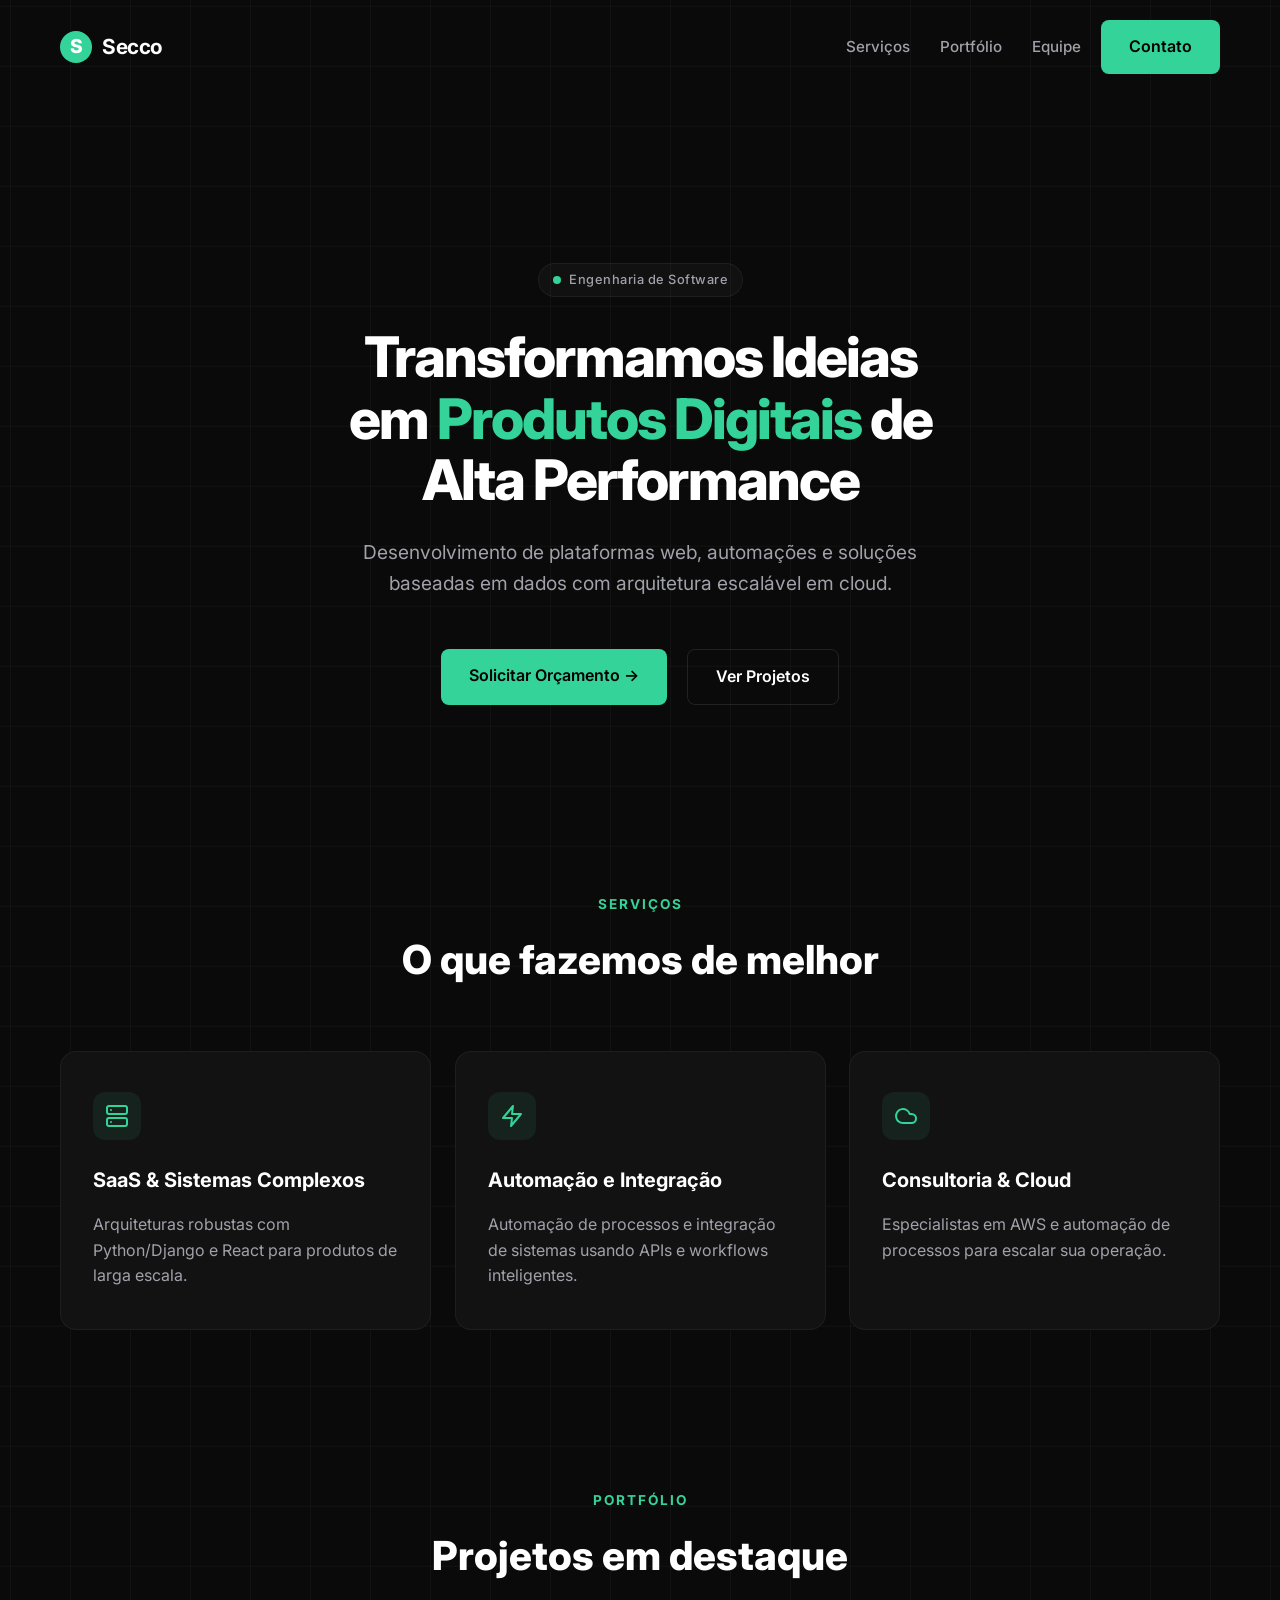
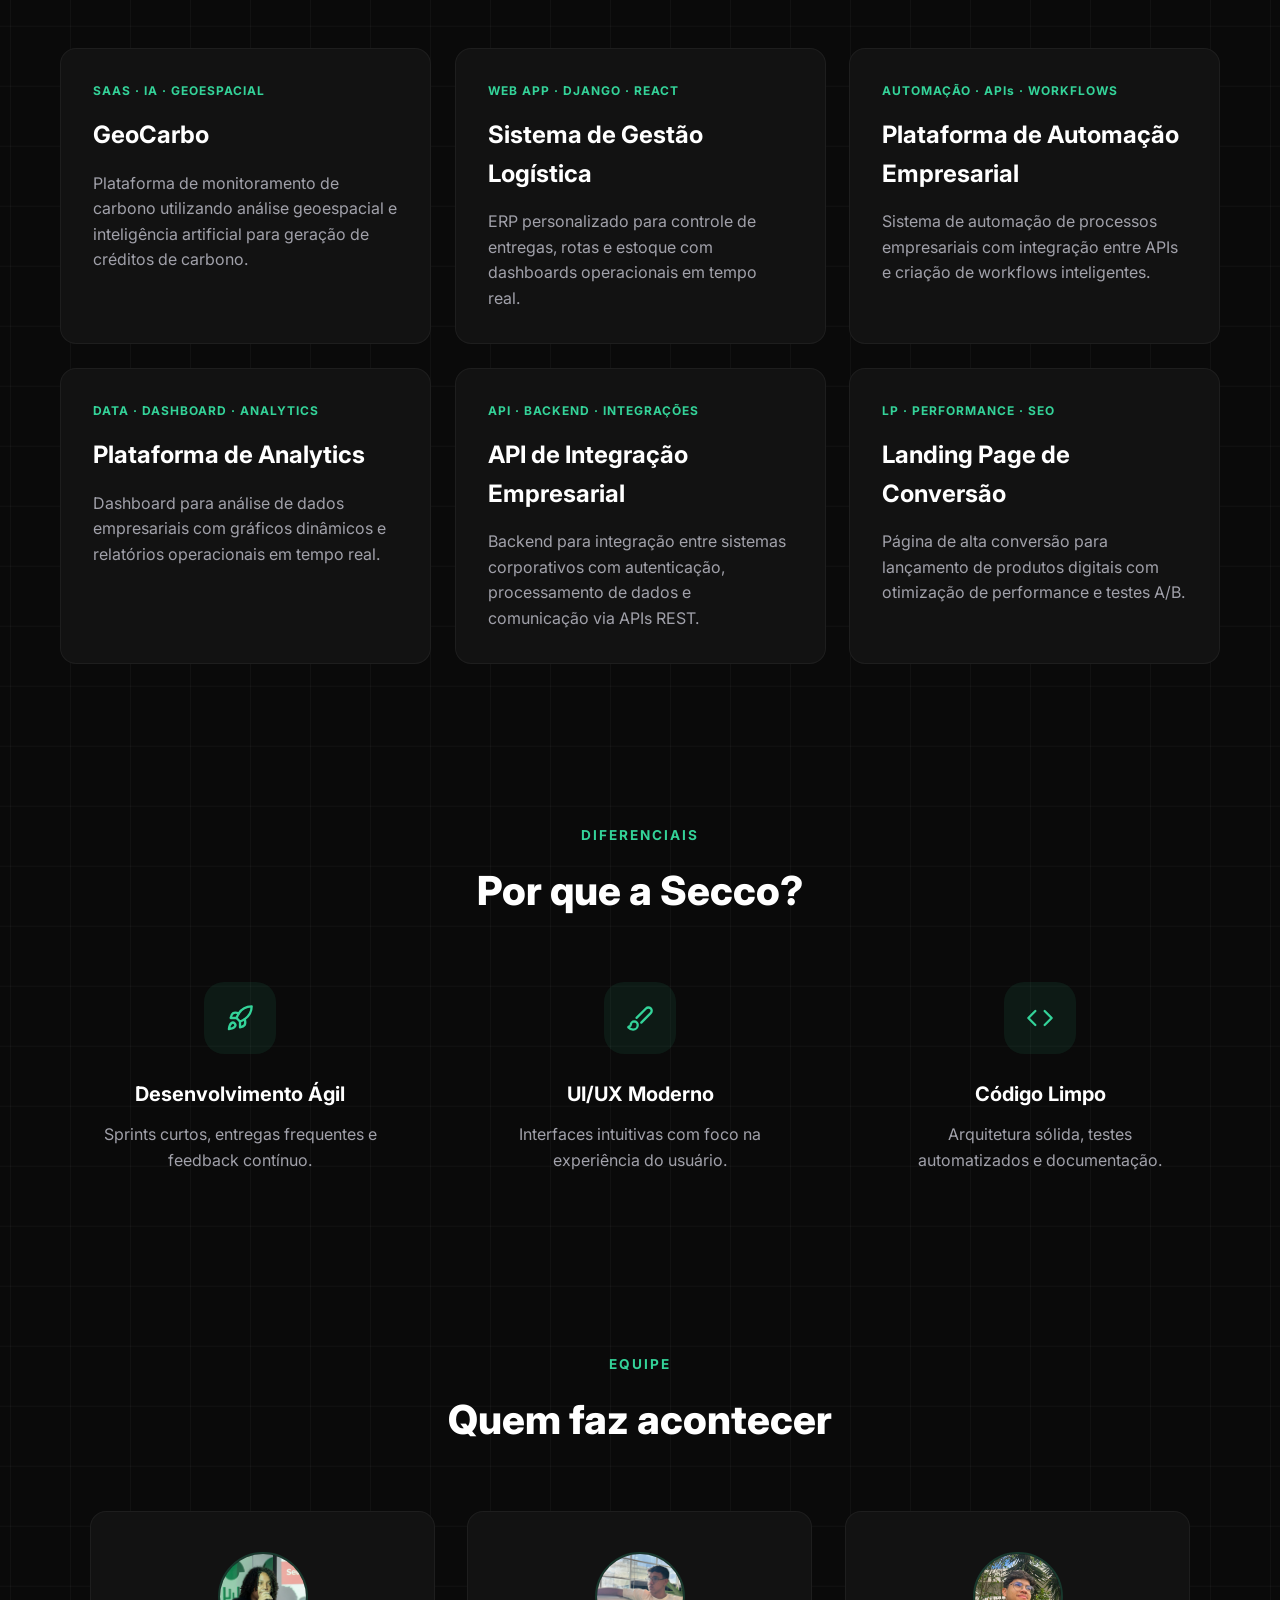
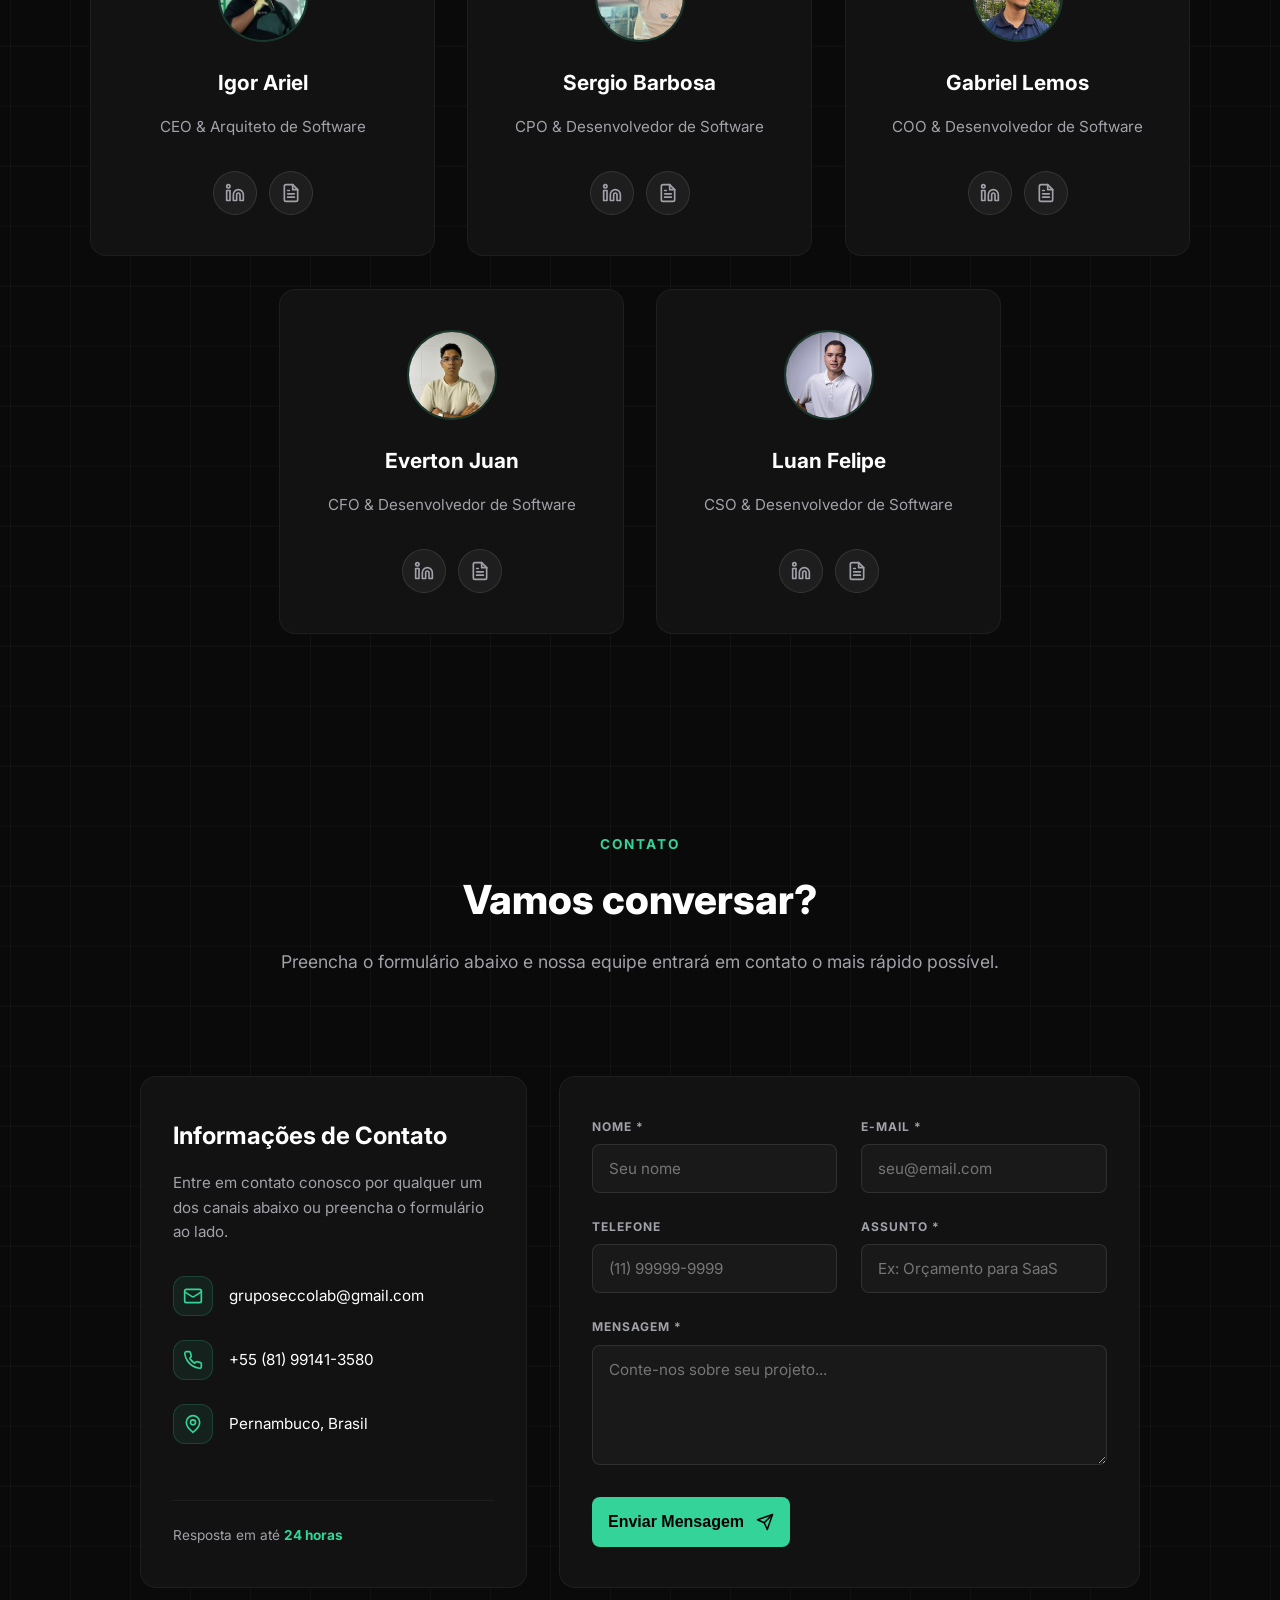
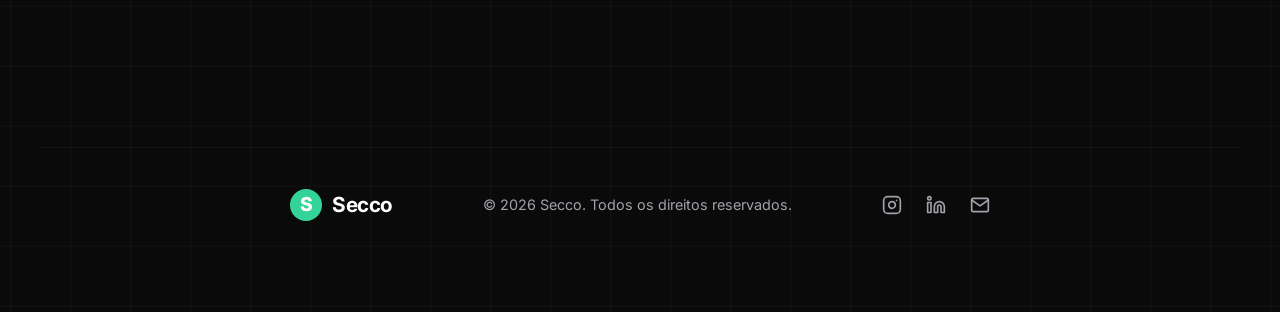
==== commit 240823bf: "att 4.0" ====
--- a/index.html
+++ b/index.html
@@ -47,7 +47,8 @@
         </h1>
 
         <p class="hero-subtitle animate-right delay-2">
-          Desenvolvimento de plataformas web, automações e soluções baseadas em dados com arquitetura escalável em cloud.
+          Desenvolvimento de plataformas web, automações e soluções baseadas em
+          dados com arquitetura escalável em cloud.
         </p>
 
         <div class="hero-btns animate-up delay-3">
@@ -110,7 +111,8 @@
             </div>
             <h3 class="service-title">Automação e Integração</h3>
             <p class="service-desc">
-              Automação de processos e integração de sistemas usando APIs e workflows inteligentes.
+              Automação de processos e integração de sistemas usando APIs e
+              workflows inteligentes.
             </p>
           </div>
 
@@ -157,75 +159,86 @@
       </div>
 
       <section id="portfolio" class="portfolio-section container">
-  <div class="section-header animate-up">
-    <span class="section-subtitle">PORTFÓLIO</span>
-    <h2 class="section-title">Projetos em destaque</h2>
-  </div>
-
-  <div class="portfolio-grid">
-
-    <!-- Projeto 1 -->
-    <div class="portfolio-card animate-left delay-1" data-project="geocarbo">
-      <div class="project-tags">SAAS · IA · GEOESPACIAL</div>
-      <h3 class="project-title">GeoCarbo</h3>
-      <p class="project-desc">
-        Plataforma de monitoramento de carbono utilizando análise geoespacial
-        e inteligência artificial para geração de créditos de carbono.
-      </p>
-    </div>
-
-    <!-- Projeto 2 -->
-    <div class="portfolio-card animate-up delay-2" data-project="gestao">
-      <div class="project-tags">WEB APP · DJANGO · REACT</div>
-      <h3 class="project-title">Sistema de Gestão Logística</h3>
-      <p class="project-desc">
-        ERP personalizado para controle de entregas, rotas e estoque com
-        dashboards operacionais em tempo real.
-      </p>
-    </div>
-
-    <!-- Projeto 3 -->
-    <div class="portfolio-card animate-right delay-3" data-project="automacao">
-      <div class="project-tags">AUTOMAÇÃO · APIs · WORKFLOWS</div>
-      <h3 class="project-title">Plataforma de Automação Empresarial</h3>
-      <p class="project-desc">
-        Sistema de automação de processos empresariais com integração entre APIs
-        e criação de workflows inteligentes.
-      </p>
-    </div>
-
-    <!-- Projeto 4 -->
-    <div class="portfolio-card animate-left delay-4" data-project="analytics">
-      <div class="project-tags">DATA · DASHBOARD · ANALYTICS</div>
-      <h3 class="project-title">Plataforma de Analytics</h3>
-      <p class="project-desc">
-        Dashboard para análise de dados empresariais com gráficos dinâmicos e
-        relatórios operacionais em tempo real.
-      </p>
-    </div>
-
-    <!-- Projeto 5 -->
-    <div class="portfolio-card animate-up delay-5" data-project="api">
-      <div class="project-tags">API · BACKEND · INTEGRAÇÕES</div>
-      <h3 class="project-title">API de Integração Empresarial</h3>
-      <p class="project-desc">
-        Backend para integração entre sistemas corporativos com autenticação,
-        processamento de dados e comunicação via APIs REST.
-      </p>
-    </div>
-
-    <!-- Projeto 6 -->
-    <div class="portfolio-card animate-right delay-5" data-project="landing">
-      <div class="project-tags">LP · PERFORMANCE · SEO</div>
-      <h3 class="project-title">Landing Page de Conversão</h3>
-      <p class="project-desc">
-        Página de alta conversão para lançamento de produtos digitais com
-        otimização de performance e testes A/B.
-      </p>
-    </div>
-
-  </div>
-</section>
+        <div class="section-header animate-up">
+          <span class="section-subtitle">PORTFÓLIO</span>
+          <h2 class="section-title">Projetos em destaque</h2>
+        </div>
+
+        <div class="portfolio-grid">
+          <!-- Projeto 1 -->
+          <div
+            class="portfolio-card animate-left delay-1"
+            data-project="geocarbo"
+          >
+            <div class="project-tags">SAAS · IA · GEOESPACIAL</div>
+            <h3 class="project-title">GeoCarbo</h3>
+            <p class="project-desc">
+              Plataforma de monitoramento de carbono utilizando análise
+              geoespacial e inteligência artificial para geração de créditos de
+              carbono.
+            </p>
+          </div>
+
+          <!-- Projeto 2 -->
+          <div class="portfolio-card animate-up delay-2" data-project="gestao">
+            <div class="project-tags">WEB APP · DJANGO · REACT</div>
+            <h3 class="project-title">Sistema de Gestão Logística</h3>
+            <p class="project-desc">
+              ERP personalizado para controle de entregas, rotas e estoque com
+              dashboards operacionais em tempo real.
+            </p>
+          </div>
+
+          <!-- Projeto 3 -->
+          <div
+            class="portfolio-card animate-right delay-3"
+            data-project="automacao"
+          >
+            <div class="project-tags">AUTOMAÇÃO · APIs · WORKFLOWS</div>
+            <h3 class="project-title">Plataforma de Automação Empresarial</h3>
+            <p class="project-desc">
+              Sistema de automação de processos empresariais com integração
+              entre APIs e criação de workflows inteligentes.
+            </p>
+          </div>
+
+          <!-- Projeto 4 -->
+          <div
+            class="portfolio-card animate-left delay-4"
+            data-project="analytics"
+          >
+            <div class="project-tags">DATA · DASHBOARD · ANALYTICS</div>
+            <h3 class="project-title">Plataforma de Analytics</h3>
+            <p class="project-desc">
+              Dashboard para análise de dados empresariais com gráficos
+              dinâmicos e relatórios operacionais em tempo real.
+            </p>
+          </div>
+
+          <!-- Projeto 5 -->
+          <div class="portfolio-card animate-up delay-5" data-project="api">
+            <div class="project-tags">API · BACKEND · INTEGRAÇÕES</div>
+            <h3 class="project-title">API de Integração Empresarial</h3>
+            <p class="project-desc">
+              Backend para integração entre sistemas corporativos com
+              autenticação, processamento de dados e comunicação via APIs REST.
+            </p>
+          </div>
+
+          <!-- Projeto 6 -->
+          <div
+            class="portfolio-card animate-right delay-5"
+            data-project="landing"
+          >
+            <div class="project-tags">LP · PERFORMANCE · SEO</div>
+            <h3 class="project-title">Landing Page de Conversão</h3>
+            <p class="project-desc">
+              Página de alta conversão para lançamento de produtos digitais com
+              otimização de performance e testes A/B.
+            </p>
+          </div>
+        </div>
+      </section>
       <section id="diferenciais" class="diferenciais-section container">
         <div class="section-header animate-up">
           <span class="section-subtitle">DIFERENCIAIS</span>
@@ -324,7 +337,7 @@
             <div class="equipe-avatar">
               <img src="img/Igor.jpeg" alt="Foto do Igor" />
             </div>
-            <h3 class="equipe-nome">Igor</h3>
+            <h3 class="equipe-nome">Igor Ariel</h3>
             <p class="equipe-cargo">CEO & Arquiteto de Software</p>
             <div class="equipe-social">
               <a
@@ -350,6 +363,31 @@
                   <circle cx="4" cy="4" r="2"></circle>
                 </svg>
               </a>
+              <a
+                href="doocs/CurriculoIgorMatAriel.pdf"
+                target="_blank"
+                aria-label="Currículo"
+              >
+                <svg
+                  xmlns="http://www.w3.org/2000/svg"
+                  width="20"
+                  height="20"
+                  viewBox="0 0 24 24"
+                  fill="none"
+                  stroke="currentColor"
+                  stroke-width="2"
+                  stroke-linecap="round"
+                  stroke-linejoin="round"
+                >
+                  <path
+                    d="M14 2H6a2 2 0 0 0-2 2v16a2 2 0 0 0 2 2h12a2 2 0 0 0 2-2V8z"
+                  ></path>
+                  <polyline points="14 2 14 8 20 8"></polyline>
+                  <line x1="16" y1="13" x2="8" y2="13"></line>
+                  <line x1="16" y1="17" x2="8" y2="17"></line>
+                  <polyline points="10 9 9 9 8 9"></polyline>
+                </svg>
+              </a>
             </div>
           </div>
 
@@ -361,7 +399,7 @@
             <p class="equipe-cargo">CPO & Desenvolvedor de Software</p>
             <div class="equipe-social">
               <a
-                href="https://www.linkedin.com/in/sergio-barbosa-03195133b/ "
+                href="https://www.linkedin.com/in/sergio-barbosa-03195133b/"
                 target="_blank"
                 aria-label="LinkedIn"
               >
@@ -381,6 +419,31 @@
                   ></path>
                   <rect x="2" y="9" width="4" height="12"></rect>
                   <circle cx="4" cy="4" r="2"></circle>
+                </svg>
+              </a>
+              <a
+                href="doocs/SergioBarbosaCV.pdf"
+                target="_blank"
+                aria-label="Currículo"
+              >
+                <svg
+                  xmlns="http://www.w3.org/2000/svg"
+                  width="20"
+                  height="20"
+                  viewBox="0 0 24 24"
+                  fill="none"
+                  stroke="currentColor"
+                  stroke-width="2"
+                  stroke-linecap="round"
+                  stroke-linejoin="round"
+                >
+                  <path
+                    d="M14 2H6a2 2 0 0 0-2 2v16a2 2 0 0 0 2 2h12a2 2 0 0 0 2-2V8z"
+                  ></path>
+                  <polyline points="14 2 14 8 20 8"></polyline>
+                  <line x1="16" y1="13" x2="8" y2="13"></line>
+                  <line x1="16" y1="17" x2="8" y2="17"></line>
+                  <polyline points="10 9 9 9 8 9"></polyline>
                 </svg>
               </a>
             </div>
@@ -416,6 +479,27 @@
                   <circle cx="4" cy="4" r="2"></circle>
                 </svg>
               </a>
+              <a href="#" target="_blank" aria-label="Currículo">
+                <svg
+                  xmlns="http://www.w3.org/2000/svg"
+                  width="20"
+                  height="20"
+                  viewBox="0 0 24 24"
+                  fill="none"
+                  stroke="currentColor"
+                  stroke-width="2"
+                  stroke-linecap="round"
+                  stroke-linejoin="round"
+                >
+                  <path
+                    d="M14 2H6a2 2 0 0 0-2 2v16a2 2 0 0 0 2 2h12a2 2 0 0 0 2-2V8z"
+                  ></path>
+                  <polyline points="14 2 14 8 20 8"></polyline>
+                  <line x1="16" y1="13" x2="8" y2="13"></line>
+                  <line x1="16" y1="17" x2="8" y2="17"></line>
+                  <polyline points="10 9 9 9 8 9"></polyline>
+                </svg>
+              </a>
             </div>
           </div>
 
@@ -449,6 +533,31 @@
                   <circle cx="4" cy="4" r="2"></circle>
                 </svg>
               </a>
+              <a
+                href="doocs/EvertonJuanCV.pdf"
+                target="_blank"
+                aria-label="Currículo"
+              >
+                <svg
+                  xmlns="http://www.w3.org/2000/svg"
+                  width="20"
+                  height="20"
+                  viewBox="0 0 24 24"
+                  fill="none"
+                  stroke="currentColor"
+                  stroke-width="2"
+                  stroke-linecap="round"
+                  stroke-linejoin="round"
+                >
+                  <path
+                    d="M14 2H6a2 2 0 0 0-2 2v16a2 2 0 0 0 2 2h12a2 2 0 0 0 2-2V8z"
+                  ></path>
+                  <polyline points="14 2 14 8 20 8"></polyline>
+                  <line x1="16" y1="13" x2="8" y2="13"></line>
+                  <line x1="16" y1="17" x2="8" y2="17"></line>
+                  <polyline points="10 9 9 9 8 9"></polyline>
+                </svg>
+              </a>
             </div>
           </div>
 
@@ -480,6 +589,31 @@
                   ></path>
                   <rect x="2" y="9" width="4" height="12"></rect>
                   <circle cx="4" cy="4" r="2"></circle>
+                </svg>
+              </a>
+              <a
+                href="doocs/Cv_LuanFelipe.pdf"
+                target="_blank"
+                aria-label="Currículo"
+              >
+                <svg
+                  xmlns="http://www.w3.org/2000/svg"
+                  width="20"
+                  height="20"
+                  viewBox="0 0 24 24"
+                  fill="none"
+                  stroke="currentColor"
+                  stroke-width="2"
+                  stroke-linecap="round"
+                  stroke-linejoin="round"
+                >
+                  <path
+                    d="M14 2H6a2 2 0 0 0-2 2v16a2 2 0 0 0 2 2h12a2 2 0 0 0 2-2V8z"
+                  ></path>
+                  <polyline points="14 2 14 8 20 8"></polyline>
+                  <line x1="16" y1="13" x2="8" y2="13"></line>
+                  <line x1="16" y1="17" x2="8" y2="17"></line>
+                  <polyline points="10 9 9 9 8 9"></polyline>
                 </svg>
               </a>
             </div>
--- a/style.css
+++ b/style.css
@@ -644,29 +644,27 @@
 }
 
 /* =========================================
-   ESTILOS DA SEÇÃO DE EQUIPE (Completo e Atualizado)
+   SEÇÃO DE EQUIPE - SECCO
    ========================================= */
 
 .equipe-section {
-  padding-top: 100px; /* Um pouco mais de espaço para respirar */
-  padding-bottom: 100px;
-  display: flex;
-  flex-direction: column;
-  align-items: center;
-}
-
-/* --- Layout de Grid Estrito (3 em cima, 2 embaixo) --- */
+  padding: 100px 0;
+  display: flex;
+  flex-direction: column;
+  align-items: center;
+}
+
 .equipe-grid {
   display: grid;
-  /* Criamos 6 colunas virtuais para facilitar a centralização da linha inferior */
-  grid-template-columns: repeat(6, 1fr);
-  gap: 32px; /* Aumentado ligeiramente para um visual mais limpo */
+  grid-template-columns: repeat(
+    6,
+    1fr
+  ); /* Grid de 6 colunas para alinhar a linha de 2 cards */
+  gap: 32px;
   width: 100%;
-  max-width: 1100px; /* Mantém os cards contidos e centralizados no total */
-  margin: 0 auto;
-}
-
-/* Estilo Individual do Card da Equipe */
+  max-width: 1100px;
+}
+
 .equipe-card {
   background-color: #121212;
   border: 1px solid rgba(255, 255, 255, 0.05);
@@ -677,113 +675,108 @@
   align-items: center;
   text-align: center;
   transition: all 0.3s ease;
-  width: 100%; /* Ocupa a largura do seu span de coluna */
-}
-
-/* --- Posicionamento dos Membros --- */
-
-/* Itens da linha superior (Igor, Sergio, Gabriel) ocupam 2 colunas cada */
+}
+
+/* Posicionamento: 3 cards na primeira linha, 2 centralizados na segunda */
 .equipe-card:nth-child(1),
 .equipe-card:nth-child(2),
 .equipe-card:nth-child(3) {
   grid-column: span 2;
 }
 
-/* Itens da linha inferior (Everton, Luan) ocupam 2 colunas cada e são centralizados */
-/* Everton (4º item) começa na coluna 2 e vai até a 4 */
 .equipe-card:nth-child(4) {
   grid-column: 2 / 4;
 }
 
-/* Luan (5º item) começa na coluna 4 e vai até a 6 */
 .equipe-card:nth-child(5) {
   grid-column: 4 / 6;
 }
 
-/* Efeito Hover do Card */
 .equipe-card:hover {
-  border-color: rgba(52, 211, 153, 0.4); /* Verde mais visível no hover */
+  border-color: rgba(52, 211, 153, 0.4);
   background-color: #151515;
-  transform: translateY(-8px); /* Elevação mais suave */
-}
-
-/* Container circular para a foto (Avatar) */
+  transform: translateY(-8px);
+}
+
 .equipe-avatar {
-  width: 90px; /* Aumentado ligeiramente para dar mais espaço à foto */
+  width: 90px;
   height: 90px;
   border-radius: 50%;
   margin-bottom: 24px;
   overflow: hidden;
   border: 2px solid rgba(52, 211, 153, 0.2);
   transition: all 0.3s ease;
-  background-color: #1a1a1a; /* Fundo escuro sutil se a foto demorar a carregar */
-}
-
-.equipe-card:hover .equipe-avatar {
-  border-color: var(--accent-color); /* Borda brilha no hover */
-  box-shadow: 0 0 15px rgba(52, 211, 153, 0.3); /* Brilho verde suave */
-}
-
-/* Imagem da foto preenchendo o círculo */
+}
+
 .equipe-avatar img {
   width: 100%;
   height: 100%;
-  object-fit: cover; /* Preenche o círculo sem achatar a imagem */
-  display: block;
-}
-
-/* --- Arrumando a Foto do Luan (nth-child 5) --- */
-/* Targetamos especificamente o avatar do Luan para reposicionar o rosto */
-.equipe-card:nth-child(5) .equipe-avatar img {
-  /* Move a imagem ligeiramente para baixo para centralizar o rosto melhor vertically */
-  /*object-position: 50% 65%; /* 50% horizontal (centralizado), 65% vertical (move para baixo) */
-  /* Se a foto original tiver espaço, uma mudança sutil é melhor */
-  object-position: 50% 60%; /* Tente 60% se 65% for demais */
-}
-
-/* Textos e Redes Sociais */
+  object-fit: cover;
+}
+
 .equipe-nome {
   font-size: 1.3rem;
   font-weight: 700;
-  color: var(--text-color-main);
+  color: var(--text-color-main, #fff);
   margin-bottom: 8px;
 }
 
 .equipe-cargo {
   font-size: 0.95rem;
-  color: var(--text-color-sub);
-  min-height: 40px; /* Garante que os cards tenham a mesma altura */
-  display: flex;
-  align-items: center;
-  justify-content: center;
-}
-
+  color: var(--text-color-sub, #a1a1aa);
+  min-height: 40px;
+  display: flex;
+  align-items: center;
+}
+
+/* BOTÕES SOCIAIS (LINKEDIN + CURRÍCULO) */
 .equipe-social {
   margin-top: 24px;
   display: flex;
+  gap: 12px;
+}
+
+.equipe-social a {
+  display: flex;
+  align-items: center;
   justify-content: center;
-}
-
-.equipe-social a {
-  display: flex;
-  align-items: center;
-  justify-content: center;
-  width: 44px; /* Aumentado ligeiramente para um toque mais fácil */
+  width: 44px;
   height: 44px;
   border-radius: 50%;
   background-color: rgba(255, 255, 255, 0.05);
-  color: var(--text-color-sub);
+  color: var(--text-color-sub, #a1a1aa);
   transition: all 0.3s ease;
-  border: 1px solid transparent;
+  border: 1px solid rgba(255, 255, 255, 0.1);
 }
 
 .equipe-social a:hover {
   background-color: rgba(52, 211, 153, 0.1);
-  color: var(--accent-color);
-  border-color: rgba(52, 211, 153, 0.3);
+  color: var(--accent-color, #34d399);
+  border-color: var(--accent-color, #34d399);
   transform: translateY(-4px);
-}
-
+  box-shadow: 0 4px 12px rgba(52, 211, 153, 0.2);
+}
+
+/* RESPONSIVIDADE */
+@media (max-width: 992px) {
+  .equipe-grid {
+    grid-template-columns: repeat(4, 1fr);
+  }
+  .equipe-card {
+    grid-column: span 2 !important;
+  }
+}
+
+@media (max-width: 600px) {
+  .equipe-grid {
+    display: flex;
+    flex-direction: column;
+    align-items: center;
+  }
+  .equipe-card {
+    width: 100%;
+  }
+}
 /* =========================================
    MEDIA QUERIES (RESPONSIVIDADE)
    ========================================= */
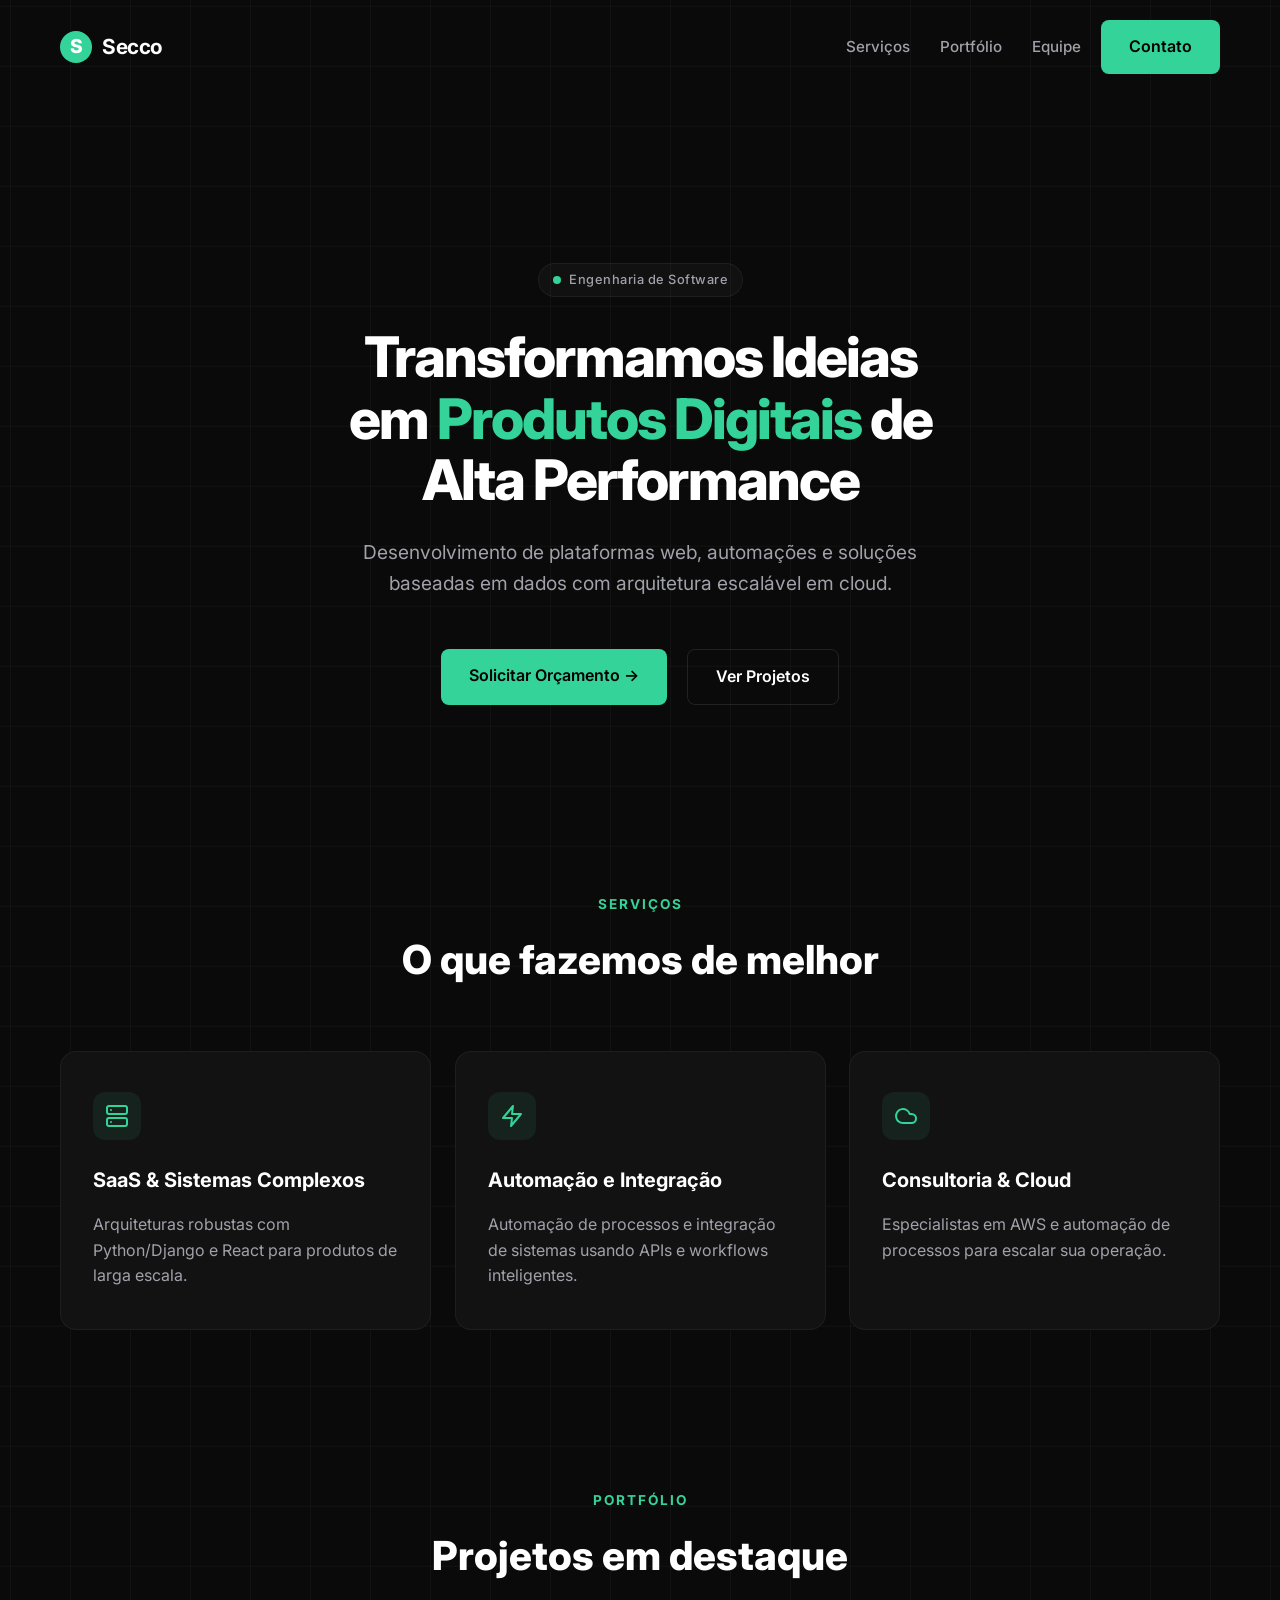
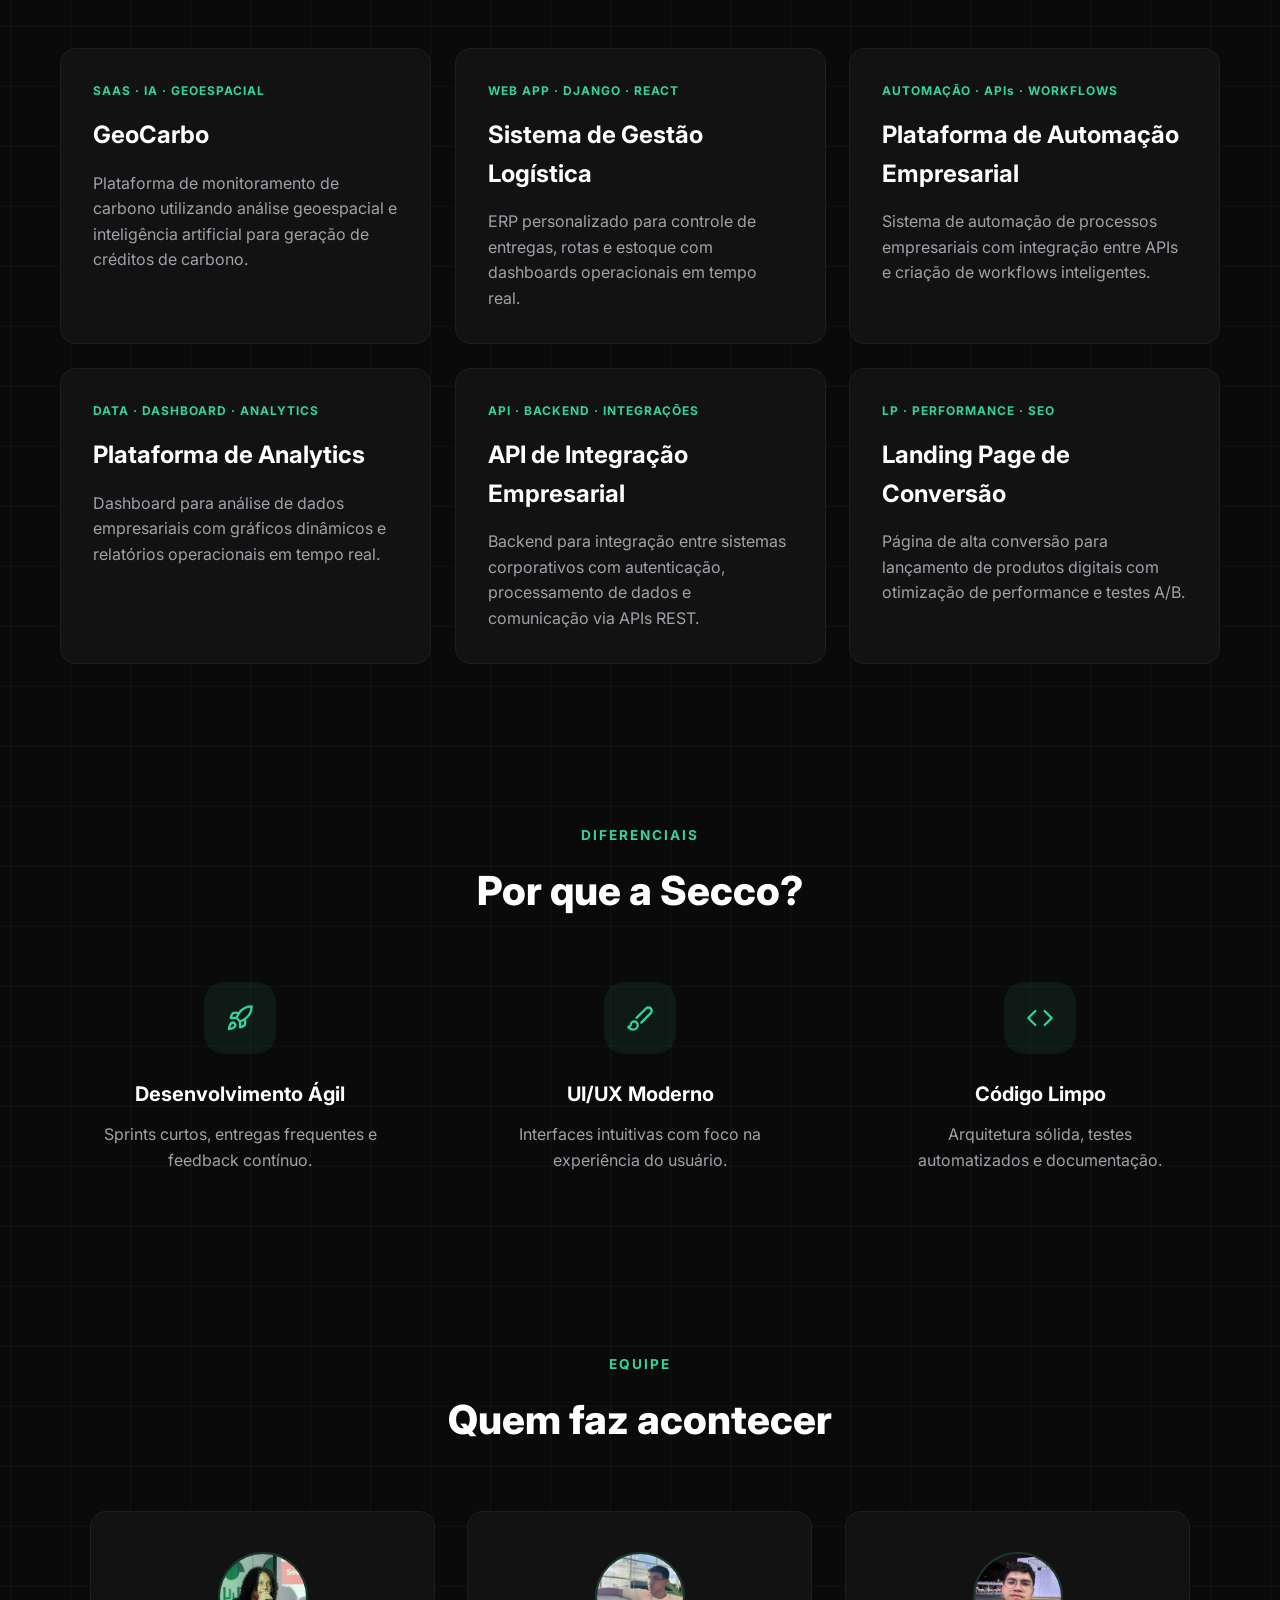
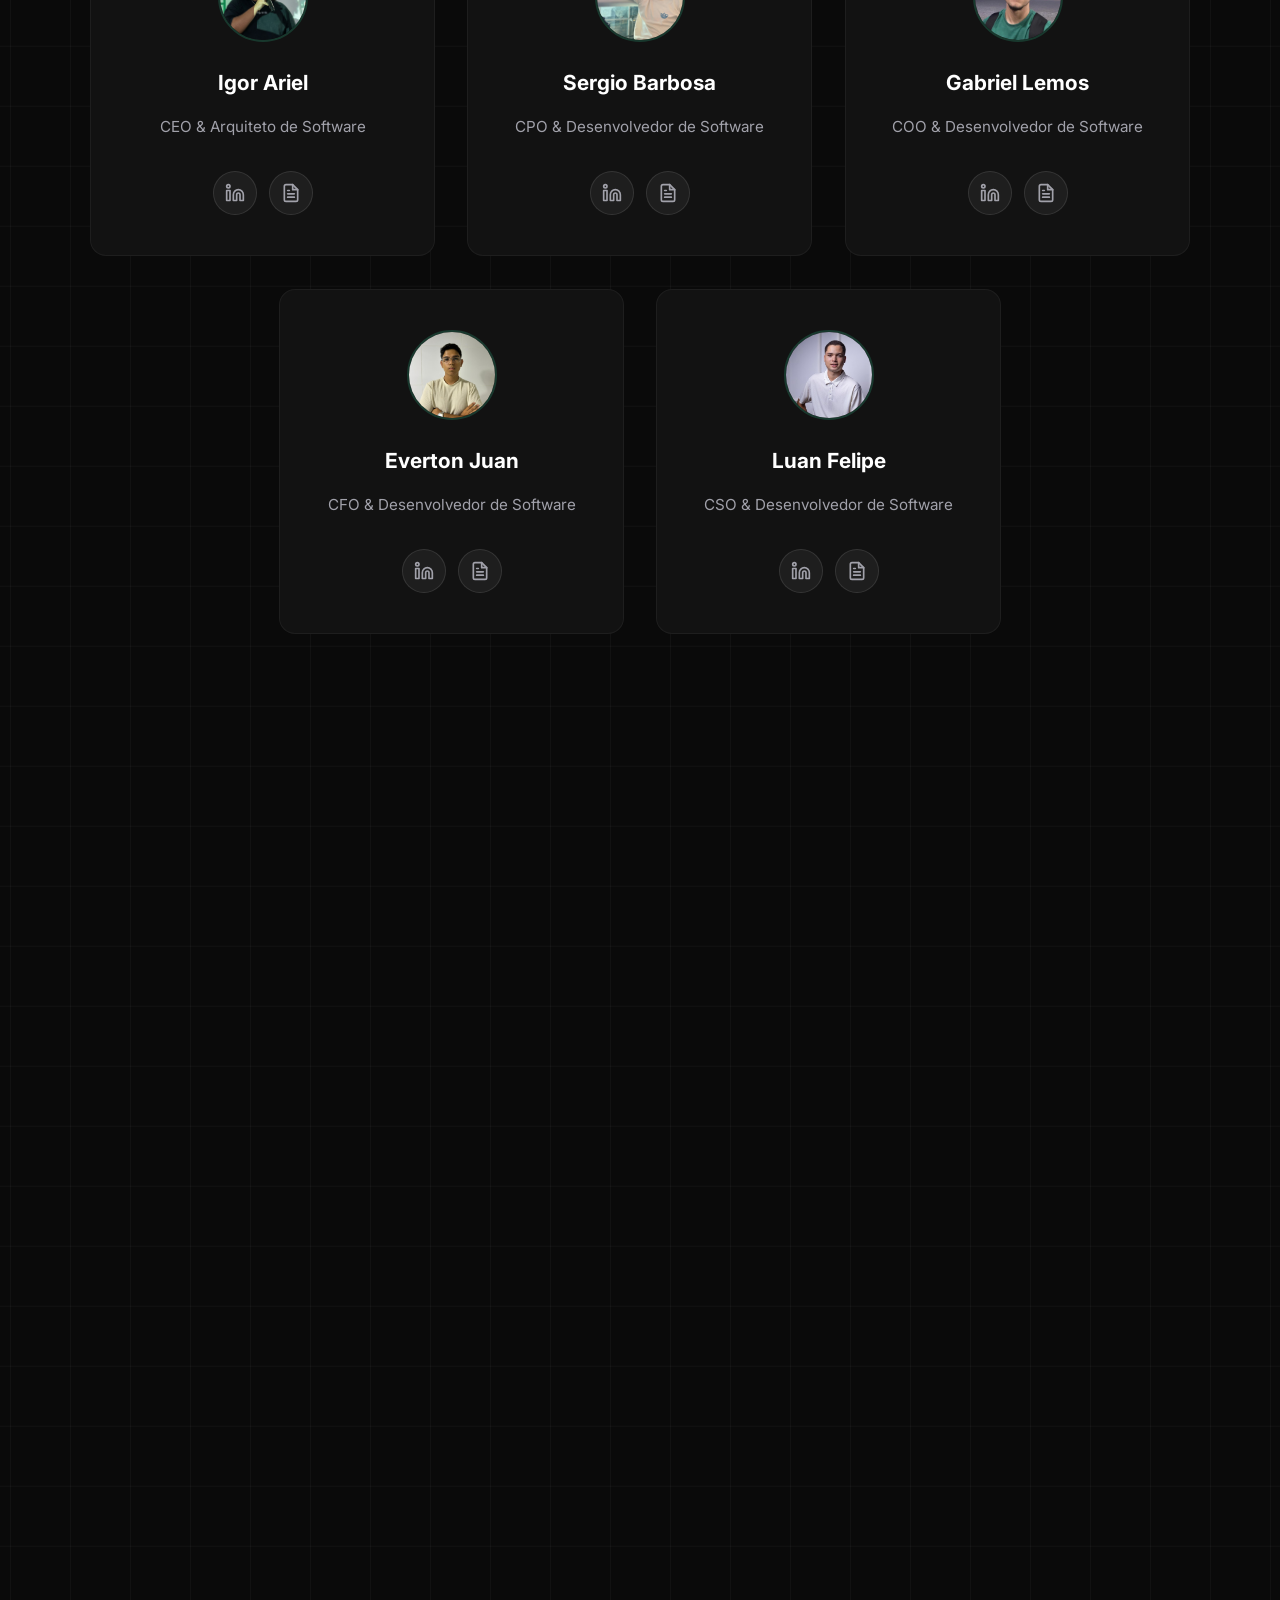
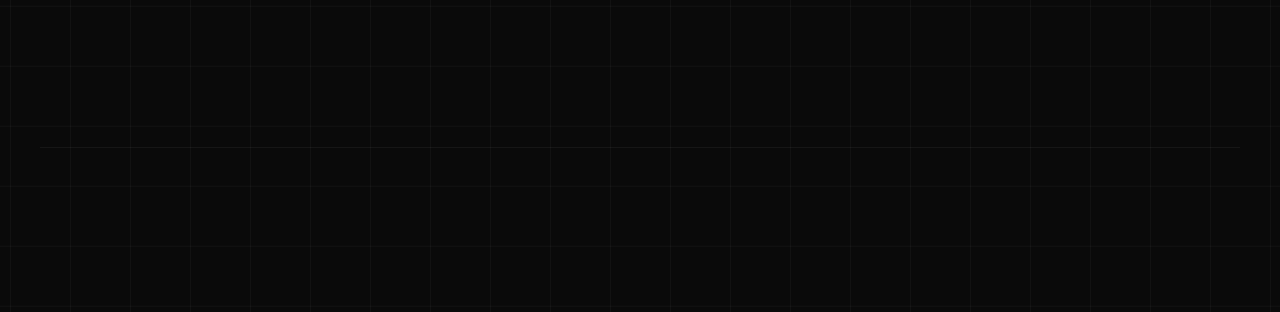
==== commit dff4bbef: "att 5.0" ====
--- a/index.html
+++ b/index.html
@@ -364,7 +364,7 @@
                 </svg>
               </a>
               <a
-                href="doocs/CurriculoIgorMatAriel.pdf"
+                href="doocs/CurriculoIgorAriel.pdf"
                 target="_blank"
                 aria-label="Currículo"
               >
@@ -451,7 +451,7 @@
 
           <div class="equipe-card animate-up delay-3">
             <div class="equipe-avatar">
-              <img src="img/Lemos.jpg" alt="Foto do Gabriel Lemos" />
+              <img src="img/Lemos.jpeg" alt="Foto do Gabriel Lemos" />
             </div>
             <h3 class="equipe-nome">Gabriel Lemos</h3>
             <p class="equipe-cargo">COO & Desenvolvedor de Software</p>
@@ -479,7 +479,11 @@
                   <circle cx="4" cy="4" r="2"></circle>
                 </svg>
               </a>
-              <a href="#" target="_blank" aria-label="Currículo">
+              <a
+                href="doocs/cv-gabriel-lemos.pdf"
+                target="_blank"
+                aria-label="Currículo"
+              >
                 <svg
                   xmlns="http://www.w3.org/2000/svg"
                   width="20"
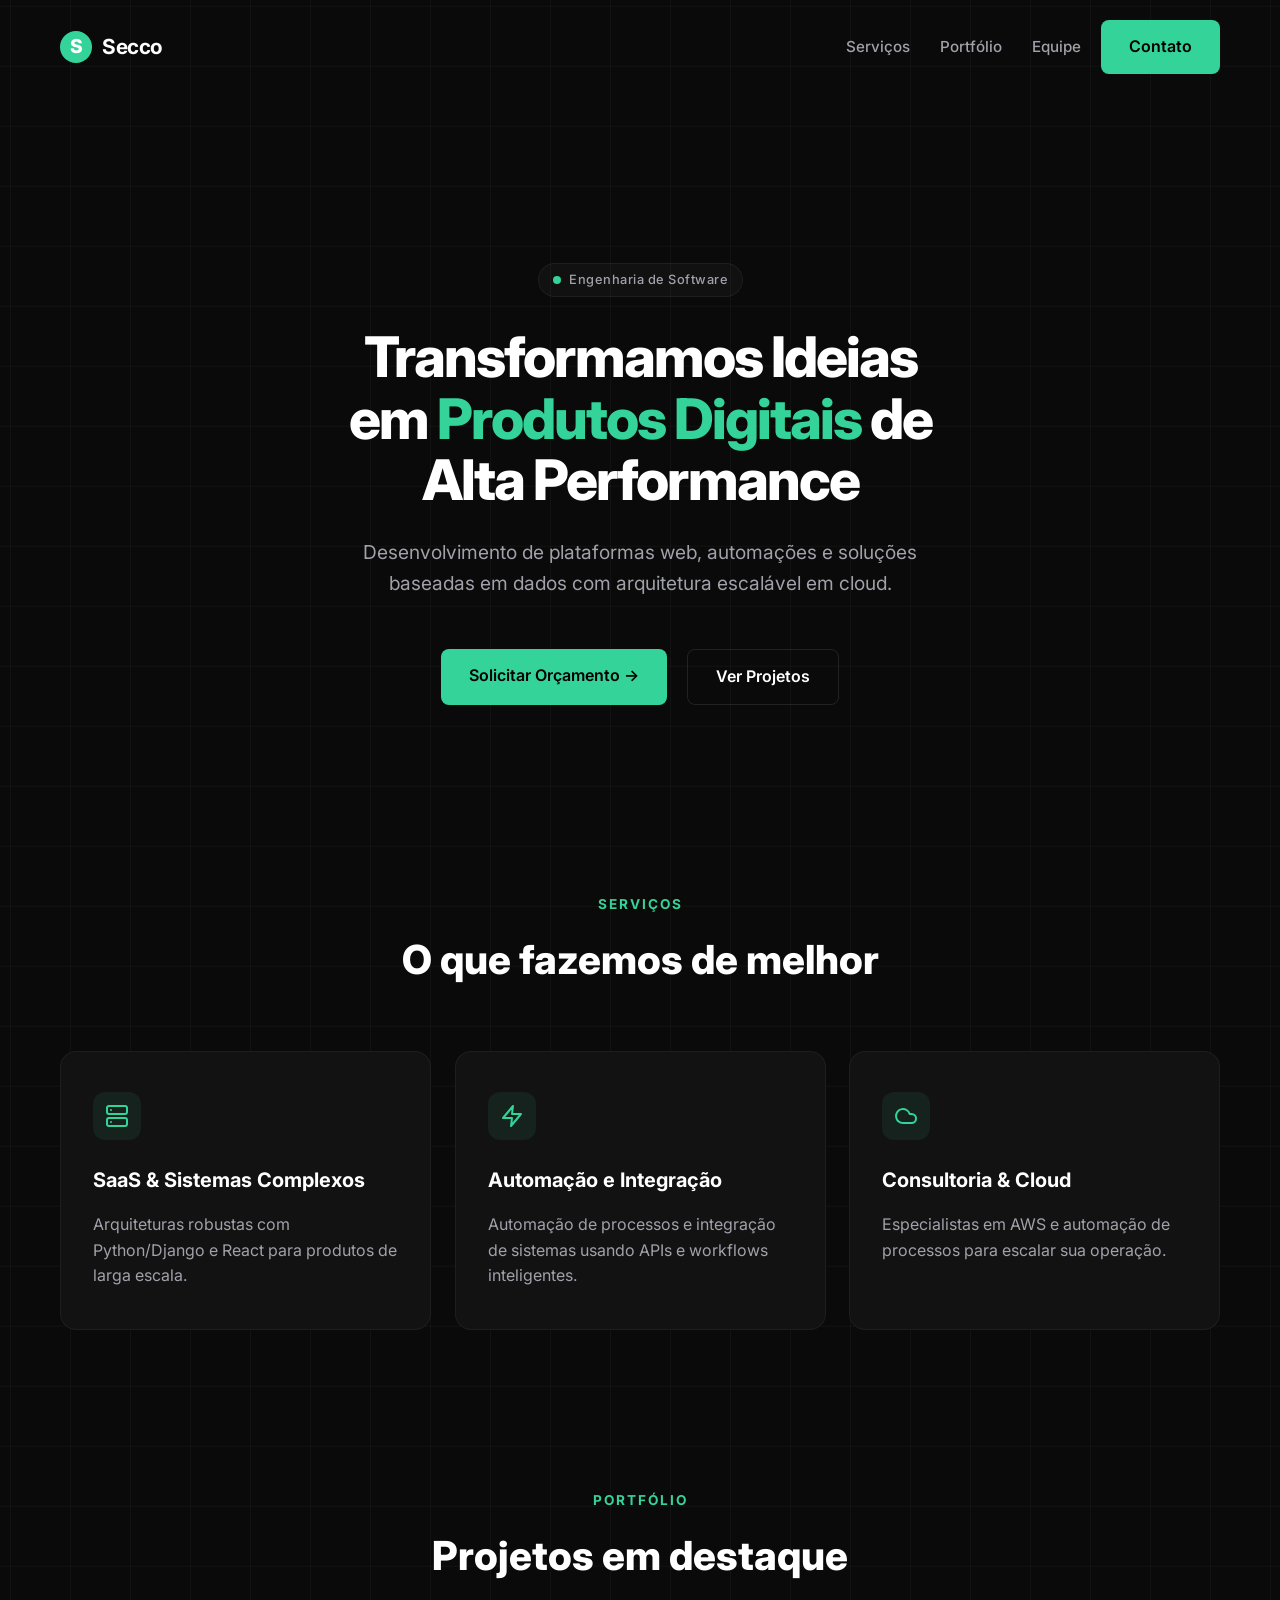
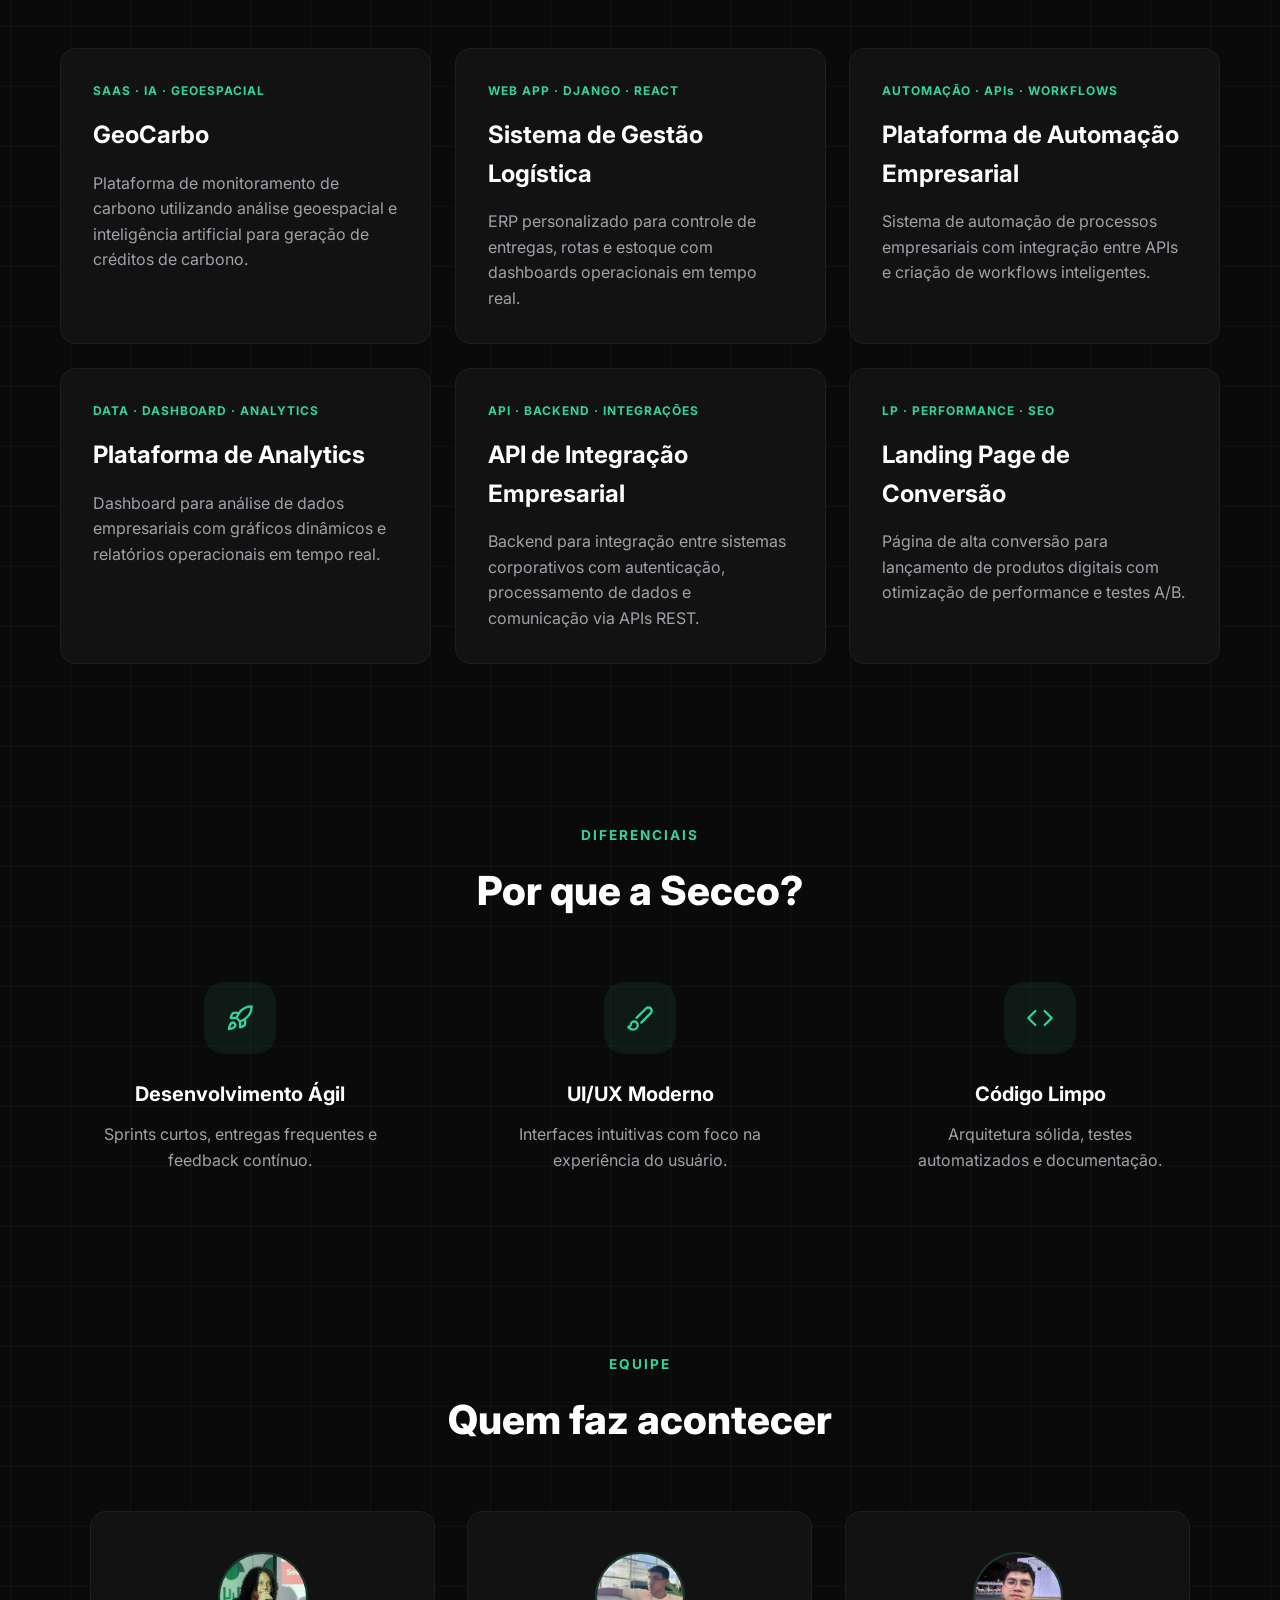
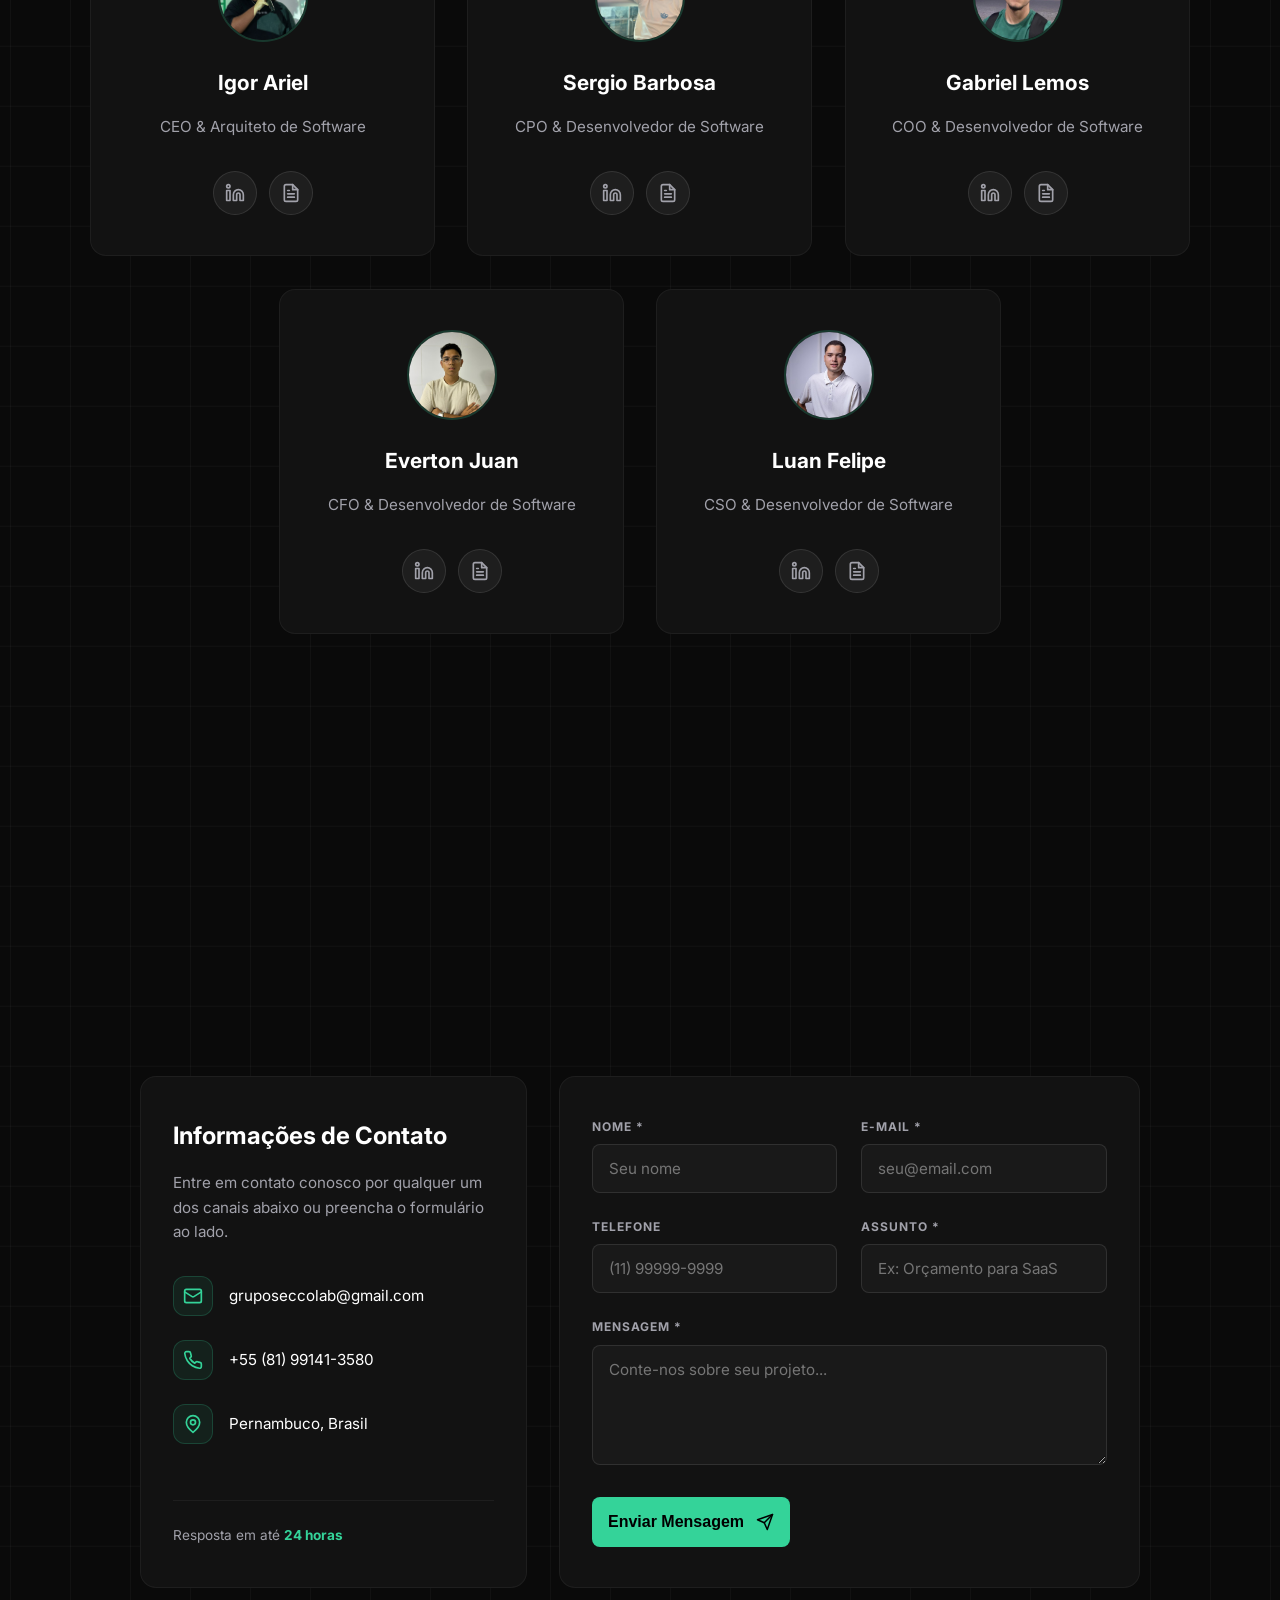
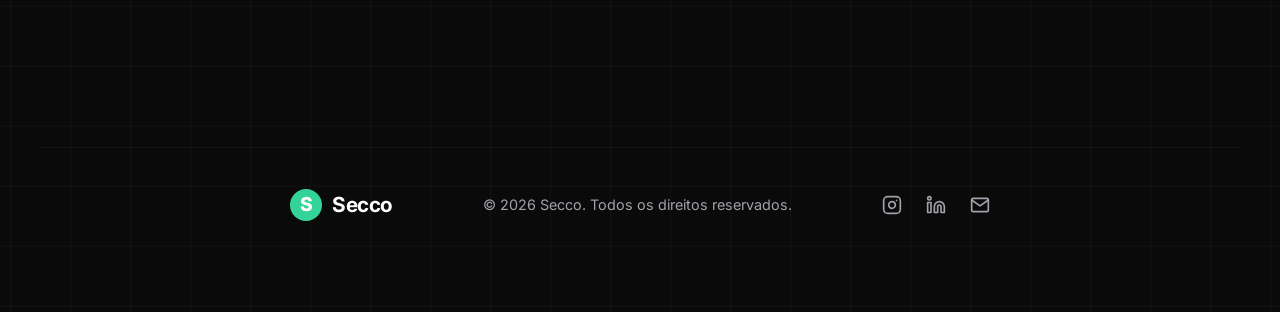
==== commit 431b21dc: "favicon" ====
--- a/index.html
+++ b/index.html
@@ -6,6 +6,7 @@
     <title>Secco - Software House de Elite</title>
 
     <link rel="stylesheet" href="style.css" />
+    <link rel="icon" type="image/x-icon" href="img/LogoSecco.png  " />
 
     <link rel="preconnect" href="https://fonts.googleapis.com" />
     <link rel="preconnect" href="https://fonts.gstatic.com" crossorigin />
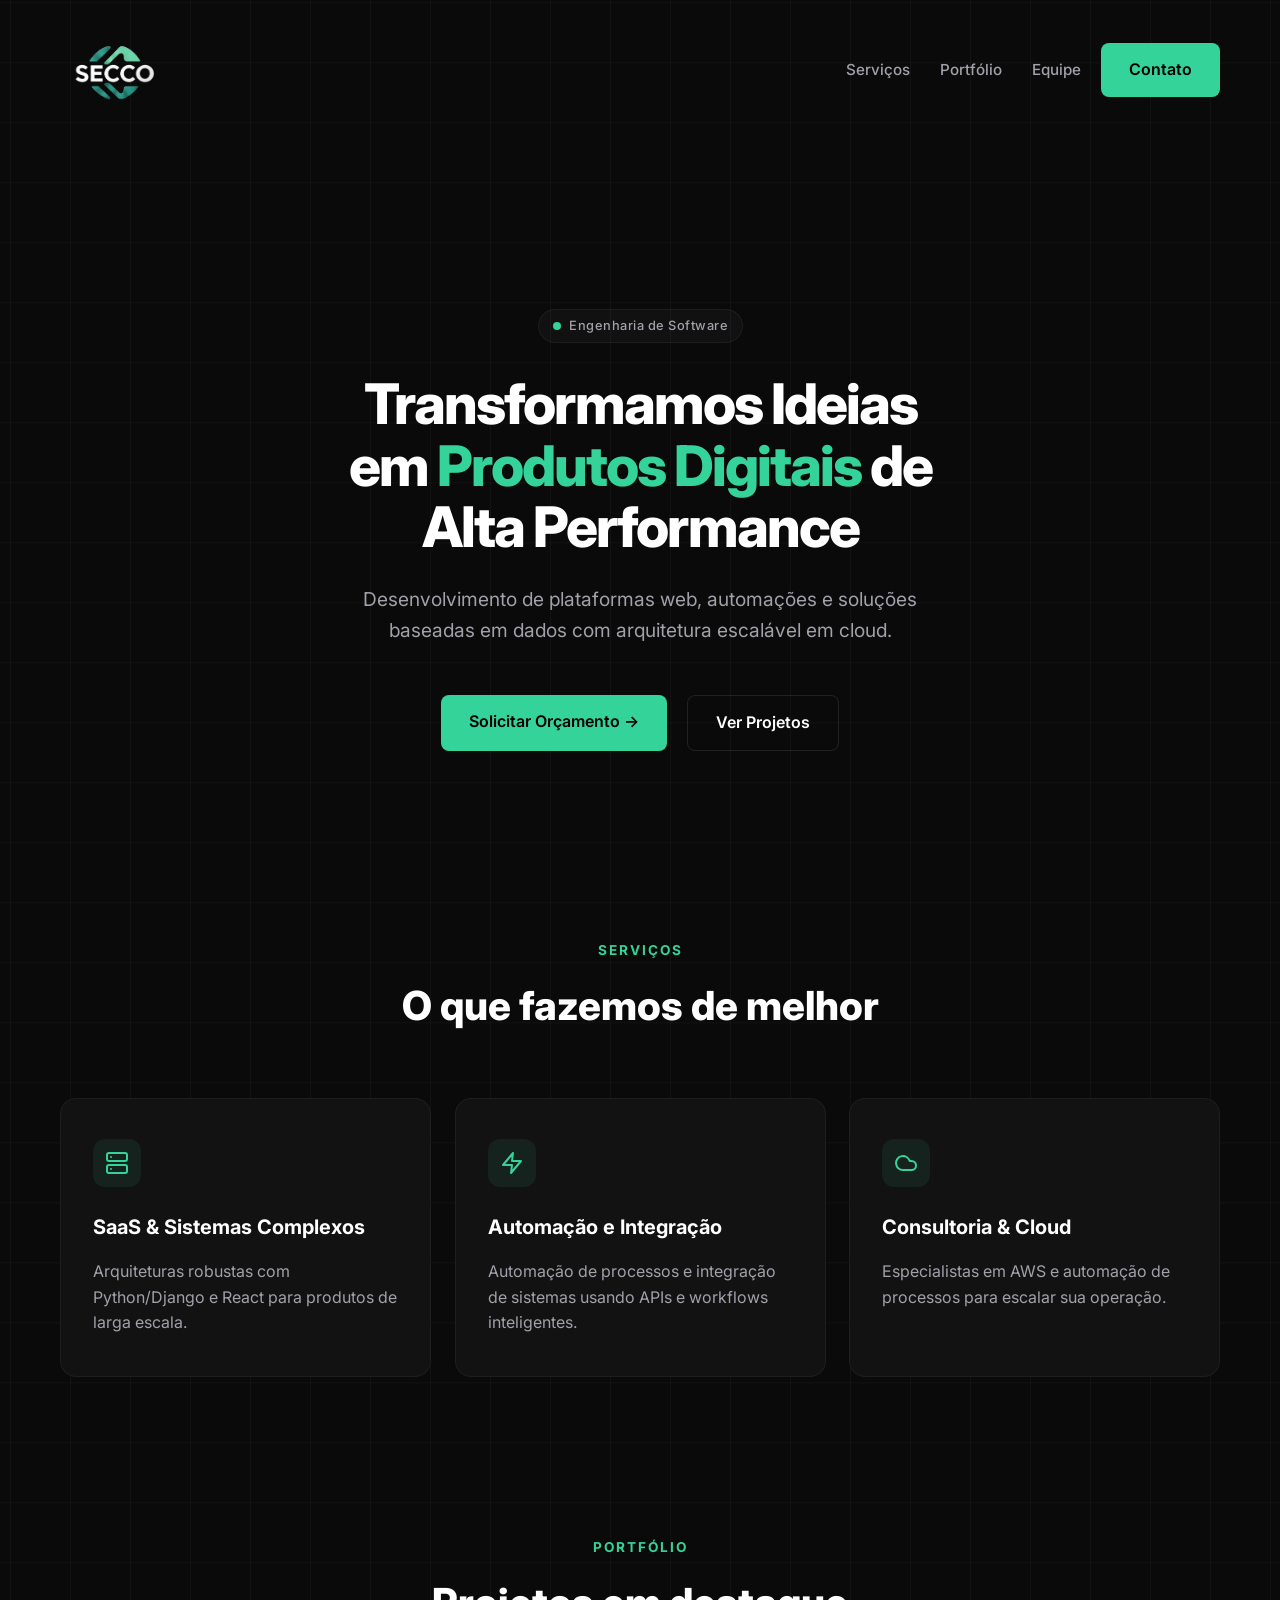
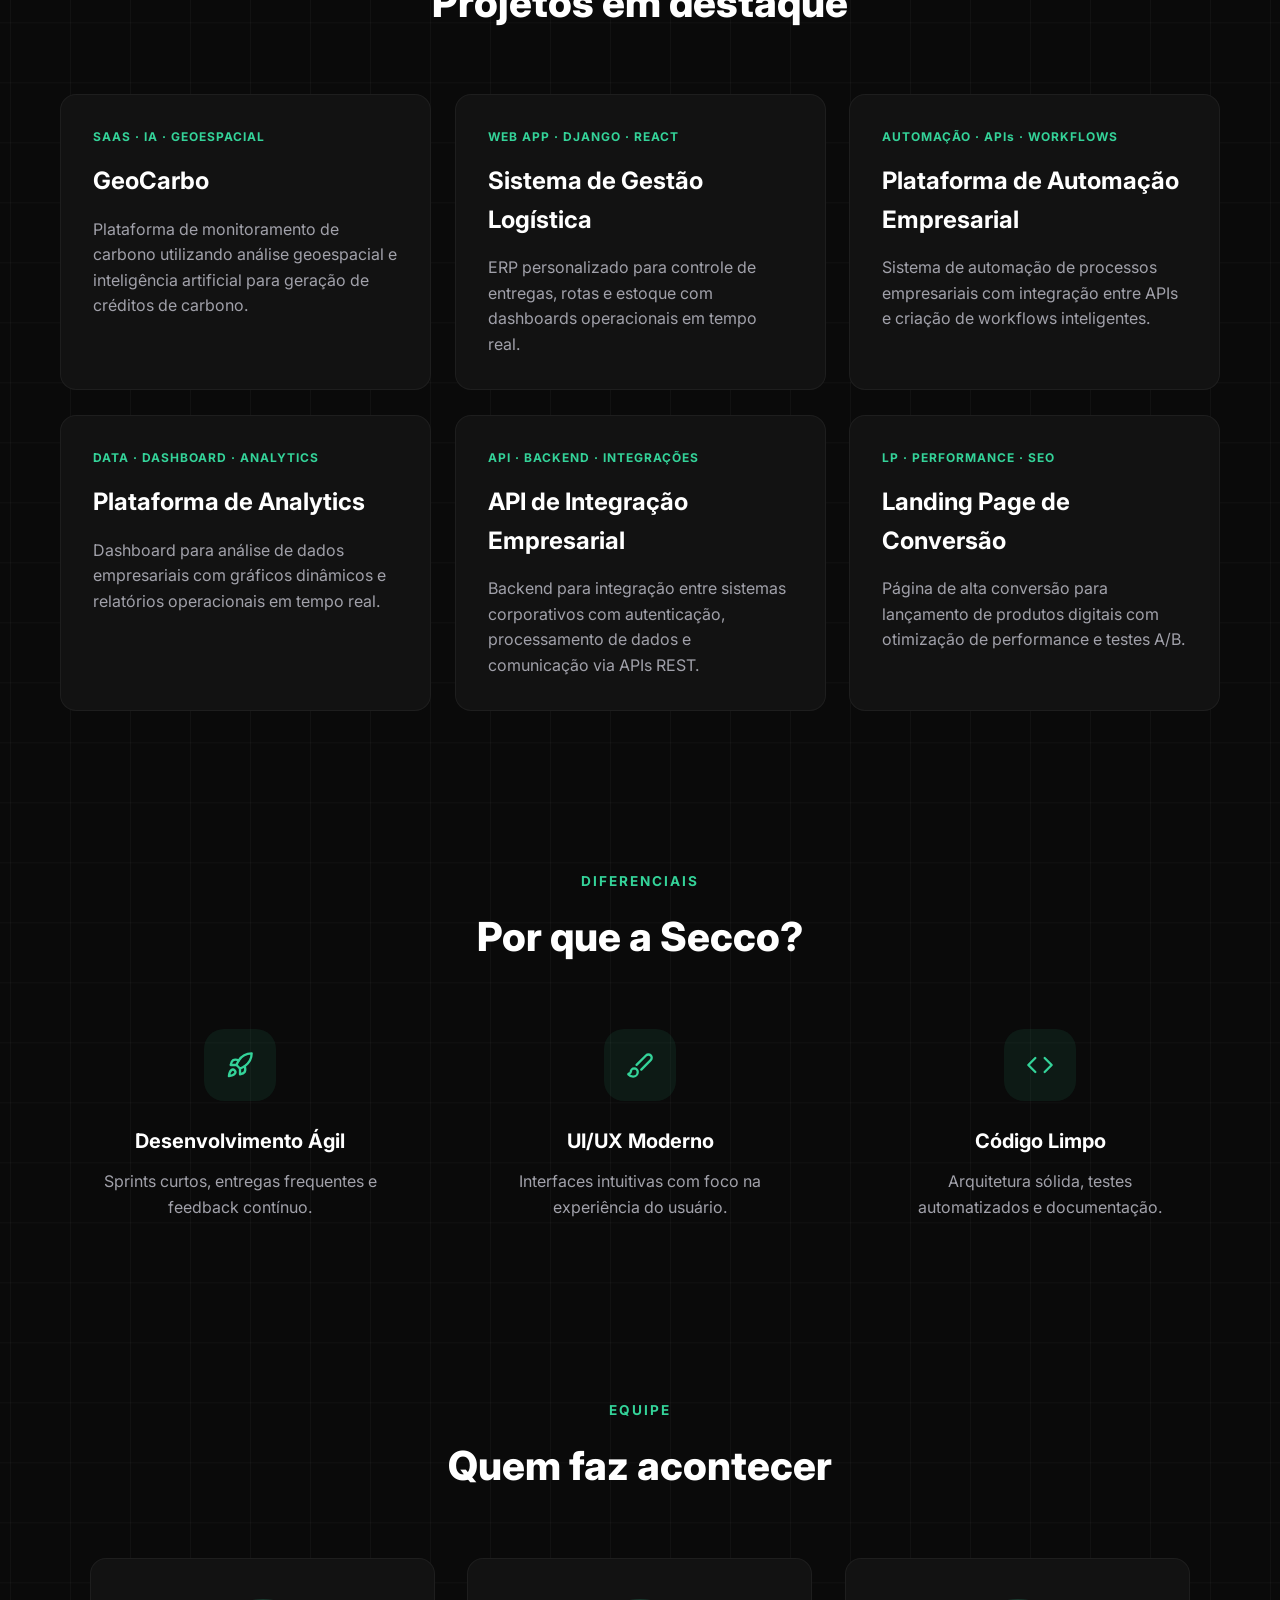
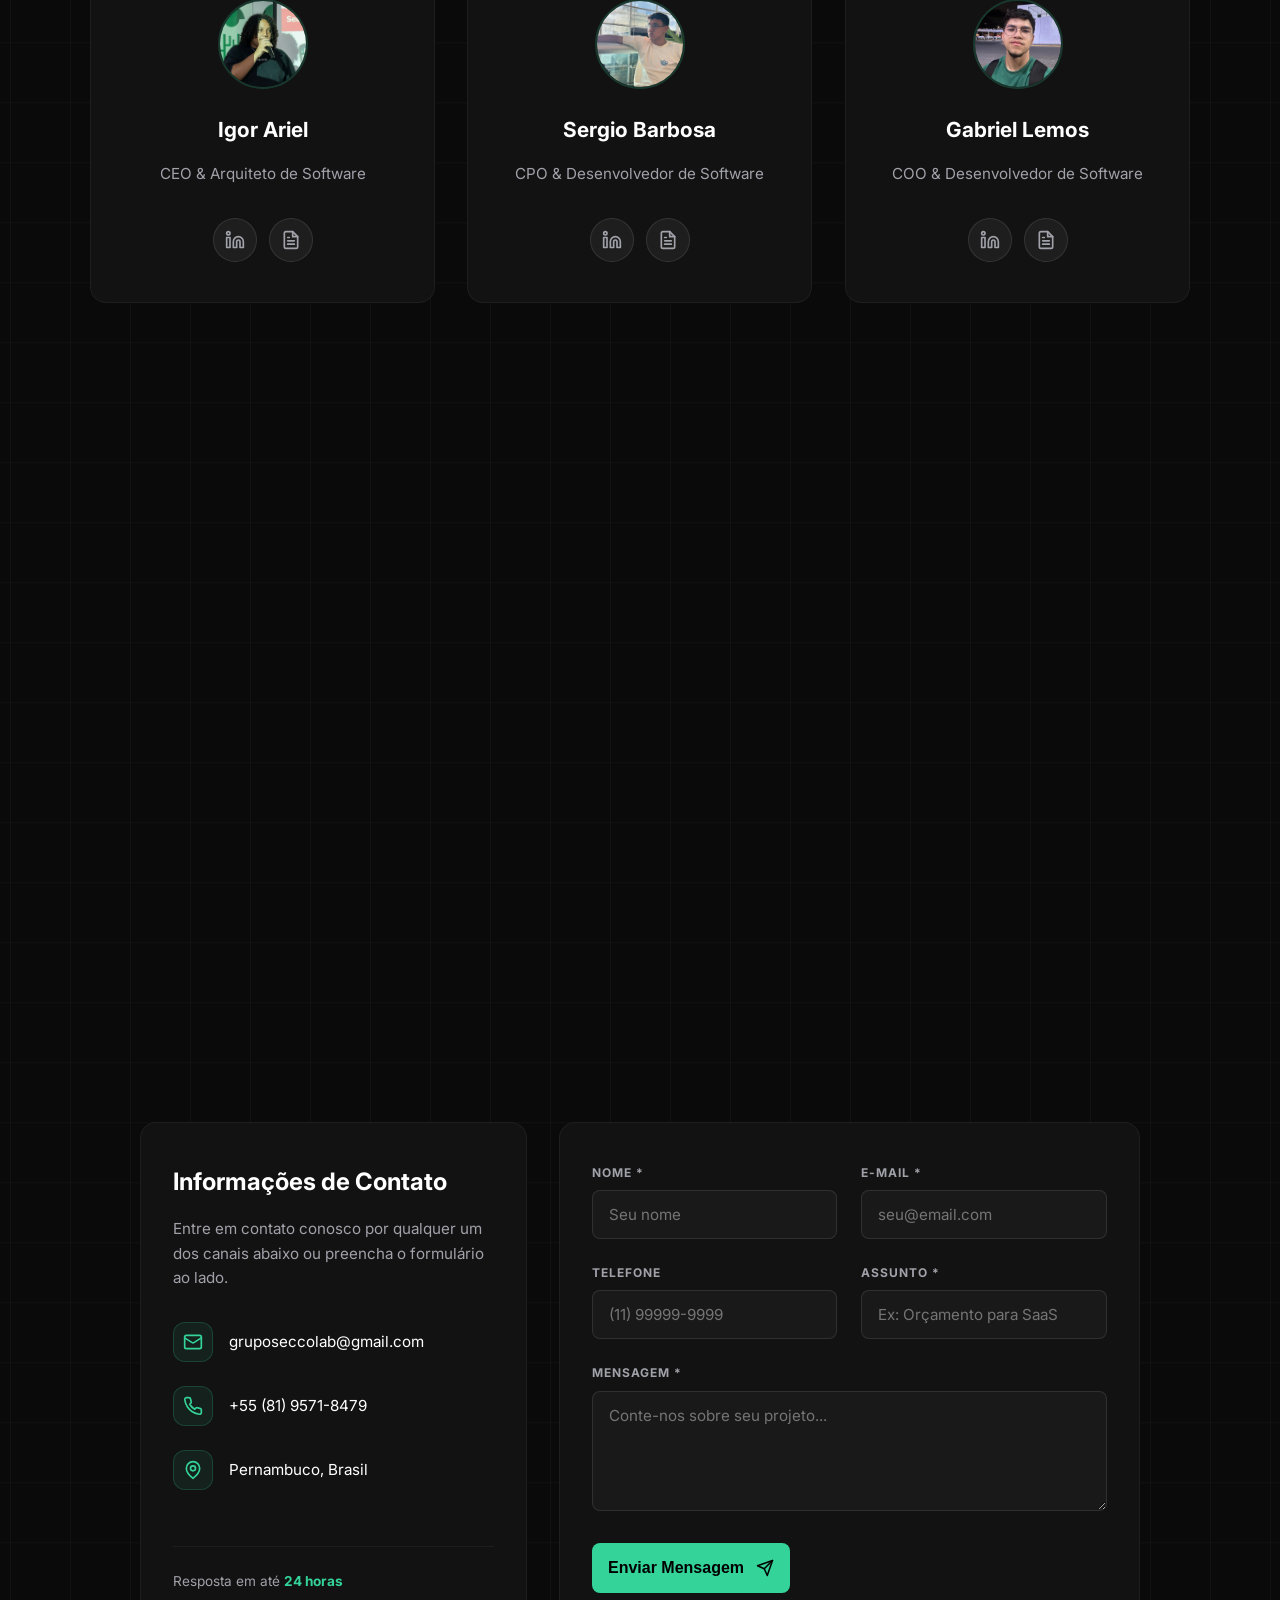
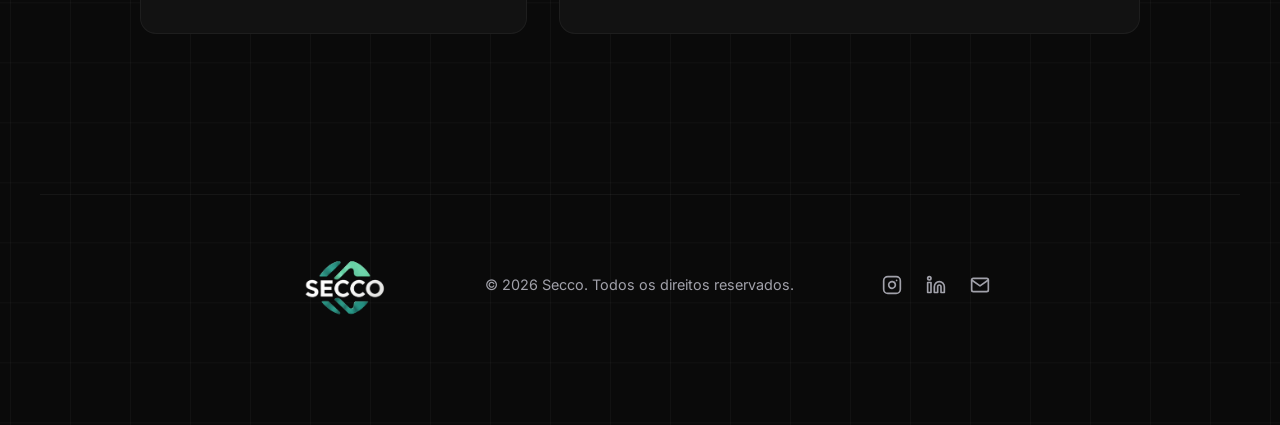
==== commit 6ea5d1f4: "feat: adiciona meta pixel no head e resolve detalhes de img, css e docs" ====
--- a/index.html
+++ b/index.html
@@ -6,7 +6,7 @@
     <title>Secco - Software House de Elite</title>
 
     <link rel="stylesheet" href="style.css" />
-    <link rel="icon" type="image/x-icon" href="img/LogoSecco.png  " />
+    <link rel="icon" type="image/x-icon" href="img/SeccoLogoBG.png  " />
 
     <link rel="preconnect" href="https://fonts.googleapis.com" />
     <link rel="preconnect" href="https://fonts.gstatic.com" crossorigin />
@@ -15,14 +15,29 @@
       rel="stylesheet"
     />
   </head>
+  <!-- Meta Pixel Code -->
+    <script>
+    !function(f,b,e,v,n,t,s)
+    {if(f.fbq)return;n=f.fbq=function(){n.callMethod?
+    n.callMethod.apply(n,arguments):n.queue.push(arguments)};
+    if(!f._fbq)f._fbq=n;n.push=n;n.loaded=!0;n.version='2.0';
+    n.queue=[];t=b.createElement(e);t.async=!0;
+    t.src=v;s=b.getElementsByTagName(e)[0];
+    s.parentNode.insertBefore(t,s)}(window, document,'script',
+    'https://connect.facebook.net/en_US/fbevents.js');
+    fbq('init', '2720348581662801');
+    fbq('track', 'PageView');
+    </script>
+    <noscript><img height="1" width="1" style="display:none"
+    src="https://www.facebook.com/tr?id=2720348581662801&ev=PageView&noscript=1"
+    /></noscript>
+    <!-- End Meta Pixel Code -->
   <body>
     <div class="grid-background">
       <header class="main-header container">
         <div class="logo">
-          <span class="logo-icon">S</span>
-          <span class="logo-text">Secco</span>
-        </div>
-
+          <img src="img/SeccoLogoBG.png" alt="Logo Secco">
+        </div>
         <div class="nav-container">
           <nav class="main-nav">
             <ul>
@@ -688,7 +703,7 @@
                     ></path>
                   </svg>
                 </div>
-                <span>+55 (81) 99141-3580</span>
+                <span>+55 (81) 9571-8479</span>
               </li>
               <li>
                 <div class="contato-icone">
@@ -794,10 +809,9 @@
       </section>
       <footer class="main-footer container">
         <div class="footer-content animate-up">
-          <div class="logo">
-            <span class="logo-icon">S</span>
-            <span class="logo-text">Secco</span>
-          </div>
+        <div class="logo">
+          <img src="img/SeccoLogoBG.png" alt="Logo Secco">
+        </div>
 
           <div class="footer-copyright">
             &copy; 2026 Secco. Todos os direitos reservados.
--- a/style.css
+++ b/style.css
@@ -75,26 +75,13 @@
 .logo {
   display: flex;
   align-items: center;
-  gap: 10px;
-}
-
-.logo-icon {
-  display: flex;
-  justify-content: center;
-  align-items: center;
-  width: 32px;
-  height: 32px;
-  background-color: var(--logo-icon-bg);
-  color: white;
-  font-weight: 800;
-  font-size: 1.2rem;
-  border-radius: 50%; /* Círculo perfeito */
-}
-
-.logo-text {
-  font-size: 1.3rem;
-  font-weight: 700;
-  letter-spacing: -0.5px;
+  height: 100%;
+}
+
+.logo img {
+  height: 100px; /* ajuste fino aqui */
+  width: auto;
+  object-fit: contain;
 }
 
 /* Navegação e Botão de Contato */
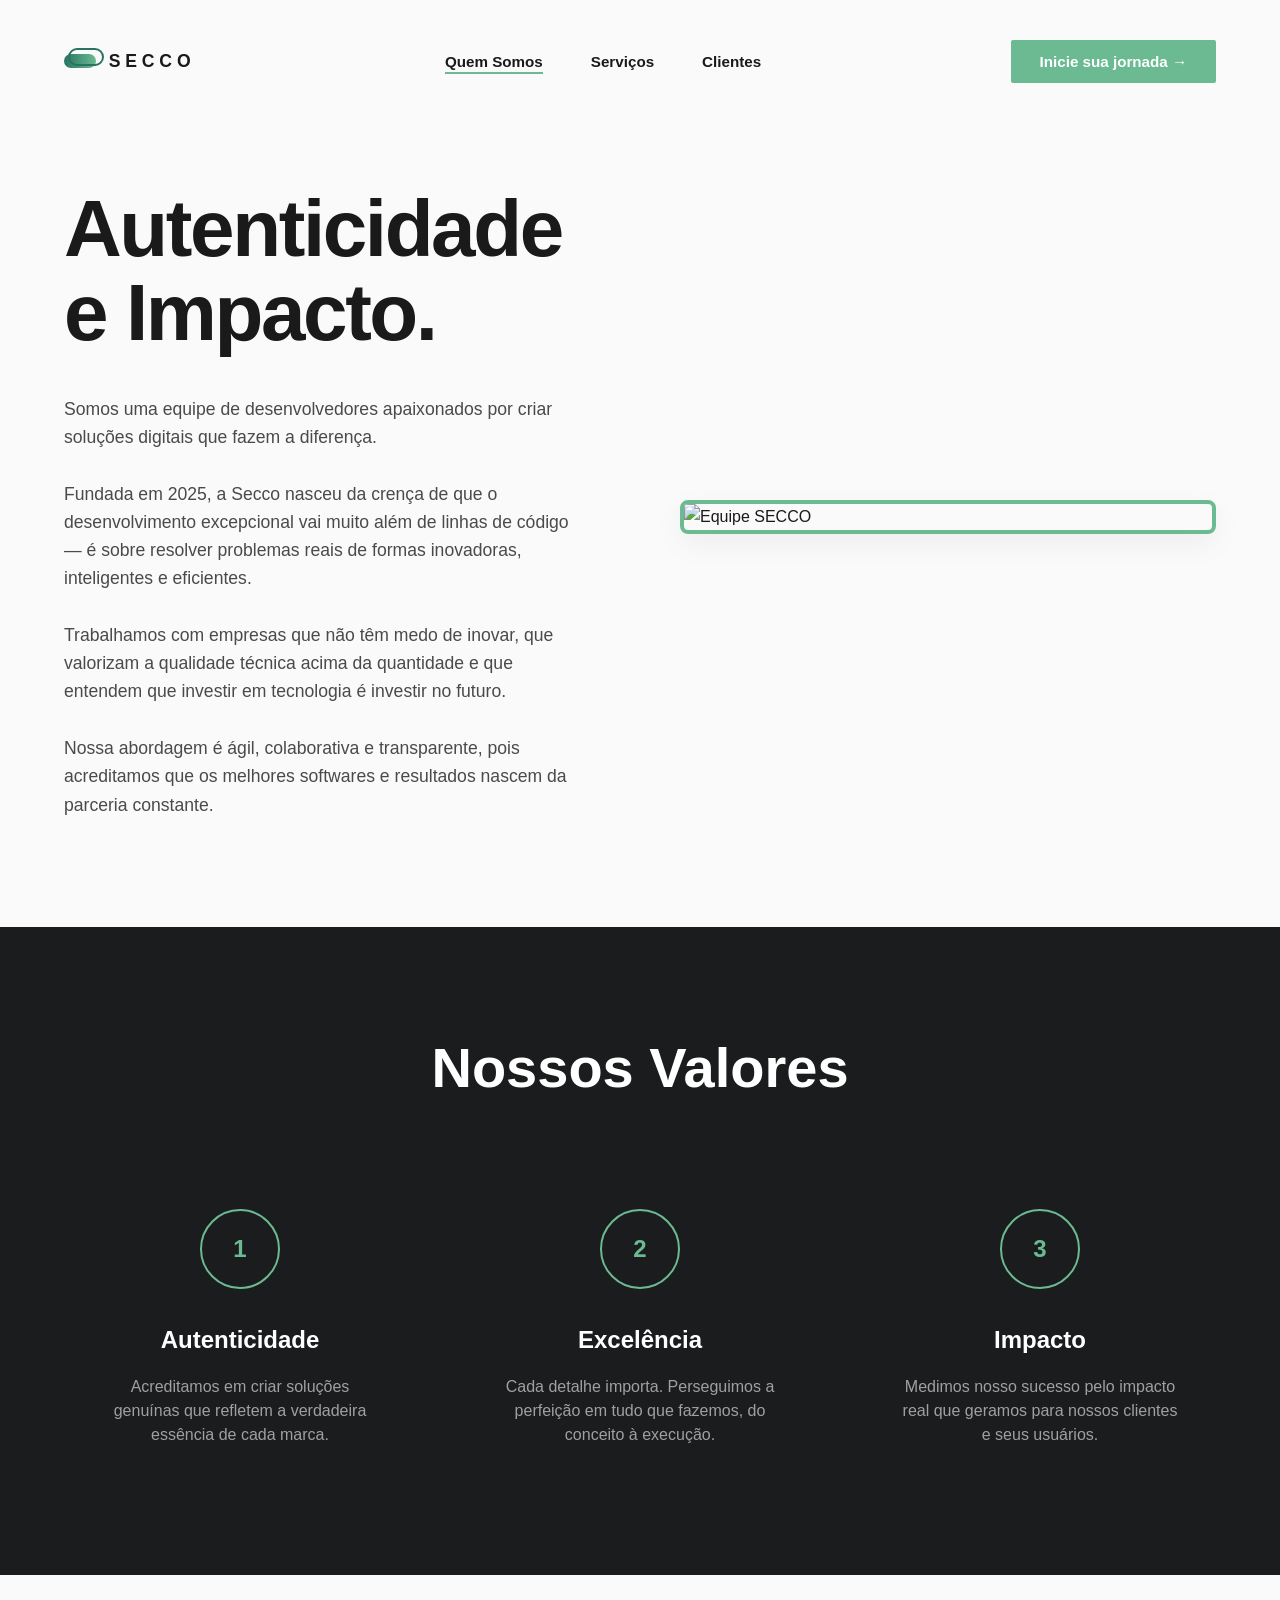
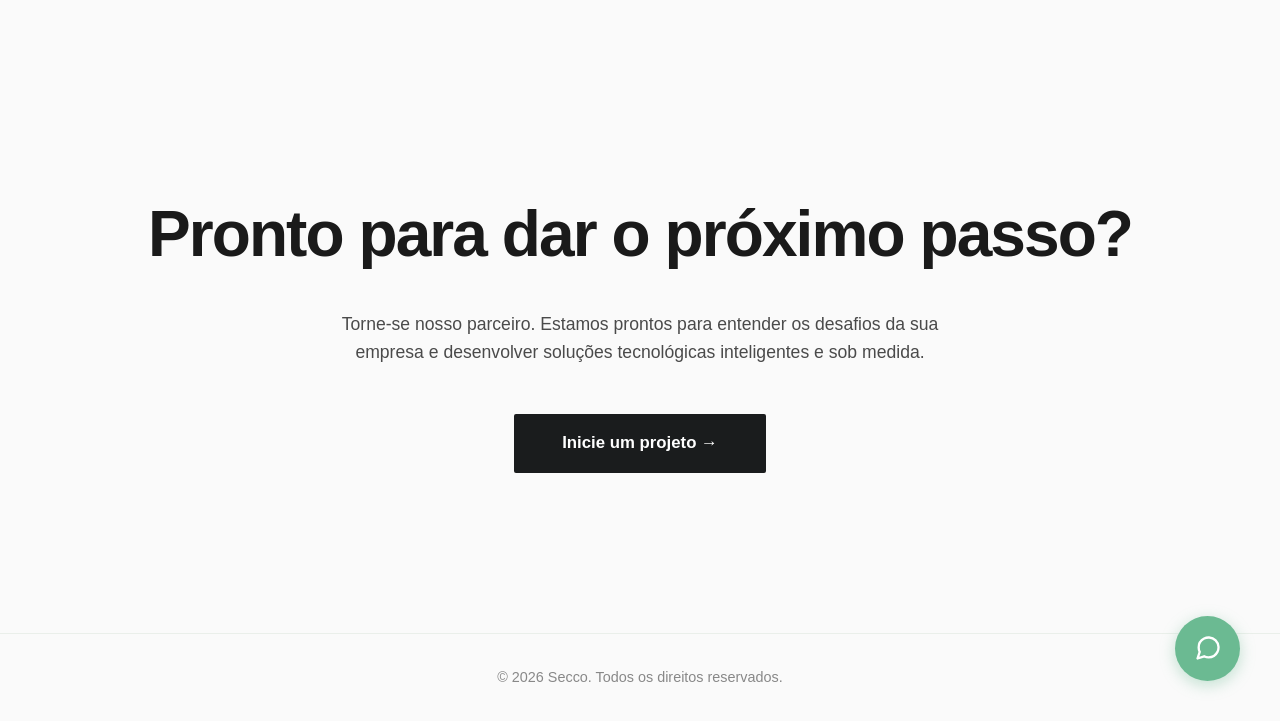
==== commit 4ac5febd: "Novo site SECCO" ====
--- a/index.html
+++ b/index.html
@@ -3,891 +3,121 @@
   <head>
     <meta charset="UTF-8" />
     <meta name="viewport" content="width=device-width, initial-scale=1.0" />
-    <title>Secco - Software House de Elite</title>
+    <title>SECCO - Quem Somos & Valores</title>
+    <link rel="stylesheet" href="style.css" />
+  </head>
+  <body>
+    <header>
+      <div class="logo-container">
+        <div class="logo-icon"></div>
+        SECCO
+      </div>
+      <nav>
+        <ul>
+          <li><a href="index.html" class="active">Quem Somos</a></li>
+          <li><a href="servicos.html">Serviços</a></li>
+          <li><a href="clientes.html">Clientes</a></li>
+        </ul>
+      </nav>
+      <button class="cta-btn" onclick="iniciarJornada()">
+        Inicie sua jornada &rarr;
+      </button>
+    </header>
 
-    <link rel="stylesheet" href="style.css" />
-    <link rel="icon" type="image/x-icon" href="img/SeccoLogoBG.png  " />
+    <main>
+      <section class="text-content">
+        <h1>Autenticidade<br />e Impacto.</h1>
+        <p>
+          Somos uma equipe de desenvolvedores apaixonados por criar soluções
+          digitais que fazem a diferença.
+        </p>
+        <p>
+          Fundada em 2025, a Secco nasceu da crença de que o desenvolvimento
+          excepcional vai muito além de linhas de código — é sobre resolver
+          problemas reais de formas inovadoras, inteligentes e eficientes.
+        </p>
+        <p>
+          Trabalhamos com empresas que não têm medo de inovar, que valorizam a
+          qualidade técnica acima da quantidade e que entendem que investir em
+          tecnologia é investir no futuro.
+        </p>
+        <p>
+          Nossa abordagem é ágil, colaborativa e transparente, pois acreditamos
+          que os melhores softwares e resultados nascem da parceria constante.
+        </p>
+      </section>
 
-    <link rel="preconnect" href="https://fonts.googleapis.com" />
-    <link rel="preconnect" href="https://fonts.gstatic.com" crossorigin />
-    <link
-      href="https://fonts.googleapis.com/css2?family=Inter:wght@400;500;600;700;800&display=swap"
-      rel="stylesheet"
-    />
-  </head>
-  <!-- Meta Pixel Code -->
-    <script>
-    !function(f,b,e,v,n,t,s)
-    {if(f.fbq)return;n=f.fbq=function(){n.callMethod?
-    n.callMethod.apply(n,arguments):n.queue.push(arguments)};
-    if(!f._fbq)f._fbq=n;n.push=n;n.loaded=!0;n.version='2.0';
-    n.queue=[];t=b.createElement(e);t.async=!0;
-    t.src=v;s=b.getElementsByTagName(e)[0];
-    s.parentNode.insertBefore(t,s)}(window, document,'script',
-    'https://connect.facebook.net/en_US/fbevents.js');
-    fbq('init', '2720348581662801');
-    fbq('track', 'PageView');
-    </script>
-    <noscript><img height="1" width="1" style="display:none"
-    src="https://www.facebook.com/tr?id=2720348581662801&ev=PageView&noscript=1"
-    /></noscript>
-    <!-- End Meta Pixel Code -->
-  <body>
-    <div class="grid-background">
-      <header class="main-header container">
-        <div class="logo">
-          <img src="img/SeccoLogoBG.png" alt="Logo Secco">
-        </div>
-        <div class="nav-container">
-          <nav class="main-nav">
-            <ul>
-              <li><a href="#servicos">Serviços</a></li>
-              <li><a href="#portfolio">Portfólio</a></li>
-              <li><a href="#equipe">Equipe</a></li>
-            </ul>
-          </nav>
-          <a href="#contato" class="btn btn-contact">Contato</a>
-        </div>
-      </header>
+      <section class="team-photo-section">
+        <img src="img/Equipe.png" alt="Equipe SECCO" class="team-photo-img" />
+      </section>
 
-      <section class="hero-section container">
-        <div class="status-badge animate-up">
-          <span class="status-icon"></span>
-          <span class="status-text">Engenharia de Software</span>
-        </div>
+      <section class="values-section">
+        <h2 class="section-title">Nossos Valores</h2>
 
-        <h1 class="hero-title animate-left delay-1">
-          Transformamos Ideias<br />
-          em <span class="highlight">Produtos Digitais</span> de<br />
-          Alta Performance
-        </h1>
-
-        <p class="hero-subtitle animate-right delay-2">
-          Desenvolvimento de plataformas web, automações e soluções baseadas em
-          dados com arquitetura escalável em cloud.
-        </p>
-
-        <div class="hero-btns animate-up delay-3">
-          <a href="#contato" class="btn btn-primary"
-            >Solicitar Orçamento &rarr;</a
-          >
-          <a href="#portfolio" class="btn btn-ghost">Ver Projetos</a>
-        </div>
-      </section>
-      <section id="servicos" class="services-section container">
-        <div class="section-header animate-up">
-          <span class="section-subtitle">SERVIÇOS</span>
-          <h2 class="section-title">O que fazemos de melhor</h2>
-        </div>
-
-        <div class="services-grid">
-          <div class="service-card animate-left delay-1">
-            <div class="service-icon">
-              <svg
-                xmlns="http://www.w3.org/2000/svg"
-                width="24"
-                height="24"
-                viewBox="0 0 24 24"
-                fill="none"
-                stroke="currentColor"
-                stroke-width="2"
-                stroke-linecap="round"
-                stroke-linejoin="round"
-              >
-                <rect x="2" y="2" width="20" height="8" rx="2" ry="2"></rect>
-                <rect x="2" y="14" width="20" height="8" rx="2" ry="2"></rect>
-                <line x1="6" y1="6" x2="6.01" y2="6"></line>
-                <line x1="6" y1="18" x2="6.01" y2="18"></line>
-              </svg>
-            </div>
-            <h3 class="service-title">SaaS & Sistemas Complexos</h3>
-            <p class="service-desc">
-              Arquiteturas robustas com Python/Django e React para produtos de
-              larga escala.
+        <div class="values-grid">
+          <div class="value-card">
+            <div class="value-number">1</div>
+            <h3 class="value-title">Autenticidade</h3>
+            <p class="value-text">
+              Acreditamos em criar soluções genuínas que refletem a verdadeira
+              essência de cada marca.
             </p>
           </div>
 
-          <div class="service-card animate-up delay-2">
-            <div class="service-icon">
-              <svg
-                xmlns="http://www.w3.org/2000/svg"
-                width="24"
-                height="24"
-                viewBox="0 0 24 24"
-                fill="none"
-                stroke="currentColor"
-                stroke-width="2"
-                stroke-linecap="round"
-                stroke-linejoin="round"
-              >
-                <polygon
-                  points="13 2 3 14 12 14 11 22 21 10 12 10 13 2"
-                ></polygon>
-              </svg>
-            </div>
-            <h3 class="service-title">Automação e Integração</h3>
-            <p class="service-desc">
-              Automação de processos e integração de sistemas usando APIs e
-              workflows inteligentes.
+          <div class="value-card">
+            <div class="value-number">2</div>
+            <h3 class="value-title">Excelência</h3>
+            <p class="value-text">
+              Cada detalhe importa. Perseguimos a perfeição em tudo que fazemos,
+              do conceito à execução.
             </p>
           </div>
 
-          <div class="service-card animate-right delay-3">
-            <div class="service-icon">
-              <svg
-                xmlns="http://www.w3.org/2000/svg"
-                width="24"
-                height="24"
-                viewBox="0 0 24 24"
-                fill="none"
-                stroke="currentColor"
-                stroke-width="2"
-                stroke-linecap="round"
-                stroke-linejoin="round"
-              >
-                <path
-                  d="M17.5 19H9a7 7 0 1 1 6.71-9h1.79a4.5 4.5 0 1 1 0 9Z"
-                ></path>
-              </svg>
-            </div>
-            <h3 class="service-title">Consultoria & Cloud</h3>
-            <p class="service-desc">
-              Especialistas em AWS e automação de processos para escalar sua
-              operação.
+          <div class="value-card">
+            <div class="value-number">3</div>
+            <h3 class="value-title">Impacto</h3>
+            <p class="value-text">
+              Medimos nosso sucesso pelo impacto real que geramos para nossos
+              clientes e seus usuários.
             </p>
           </div>
         </div>
       </section>
-      <div id="project-modal" class="modal-overlay">
-        <div class="modal-content">
-          <button class="modal-close">&times;</button>
-          <div class="modal-image-container">
-            <img id="modal-img" src="" alt="Imagem do Projeto" />
-          </div>
-          <div class="modal-body">
-            <div id="modal-tags" class="project-tags"></div>
-            <h3 id="modal-title" class="modal-title">Título do Projeto</h3>
-            <p id="modal-desc" class="modal-desc">
-              Descrição completa do projeto aparecerá aqui.
-            </p>
-          </div>
-        </div>
-      </div>
 
-      <section id="portfolio" class="portfolio-section container">
-        <div class="section-header animate-up">
-          <span class="section-subtitle">PORTFÓLIO</span>
-          <h2 class="section-title">Projetos em destaque</h2>
-        </div>
+      <section class="cta-section">
+        <h2>Pronto para dar o próximo passo?</h2>
+        <p>
+          Torne-se nosso parceiro. Estamos prontos para entender os desafios da
+          sua empresa e desenvolver soluções tecnológicas inteligentes e sob
+          medida.
+        </p>
+        <button class="btn-dark" onclick="iniciarJornada()">
+          Inicie um projeto &rarr;
+        </button>
+      </section>
+    </main>
 
-        <div class="portfolio-grid">
-          <!-- Projeto 1 -->
-          <div
-            class="portfolio-card animate-left delay-1"
-            data-project="geocarbo"
-          >
-            <div class="project-tags">SAAS · IA · GEOESPACIAL</div>
-            <h3 class="project-title">GeoCarbo</h3>
-            <p class="project-desc">
-              Plataforma de monitoramento de carbono utilizando análise
-              geoespacial e inteligência artificial para geração de créditos de
-              carbono.
-            </p>
-          </div>
+    <footer>
+      <p>&copy; 2026 Secco. Todos os direitos reservados.</p>
+    </footer>
 
-          <!-- Projeto 2 -->
-          <div class="portfolio-card animate-up delay-2" data-project="gestao">
-            <div class="project-tags">WEB APP · DJANGO · REACT</div>
-            <h3 class="project-title">Sistema de Gestão Logística</h3>
-            <p class="project-desc">
-              ERP personalizado para controle de entregas, rotas e estoque com
-              dashboards operacionais em tempo real.
-            </p>
-          </div>
+    <div class="chat-widget" onclick="abrirChat()">
+      <svg
+        width="28"
+        height="28"
+        viewBox="0 0 24 24"
+        fill="none"
+        stroke="white"
+        stroke-width="2"
+        stroke-linecap="round"
+        stroke-linejoin="round"
+      >
+        <path
+          d="M21 11.5a8.38 8.38 0 0 1-.9 3.8 8.5 8.5 0 0 1-7.6 4.7 8.38 8.38 0 0 1-3.8-.9L3 21l1.9-5.7a8.38 8.38 0 0 1-.9-3.8 8.5 8.5 0 0 1 4.7-7.6 8.38 8.38 0 0 1 3.8-.9h.5a8.48 8.48 0 0 1 8 8v.5z"
+        ></path>
+      </svg>
+    </div>
 
-          <!-- Projeto 3 -->
-          <div
-            class="portfolio-card animate-right delay-3"
-            data-project="automacao"
-          >
-            <div class="project-tags">AUTOMAÇÃO · APIs · WORKFLOWS</div>
-            <h3 class="project-title">Plataforma de Automação Empresarial</h3>
-            <p class="project-desc">
-              Sistema de automação de processos empresariais com integração
-              entre APIs e criação de workflows inteligentes.
-            </p>
-          </div>
-
-          <!-- Projeto 4 -->
-          <div
-            class="portfolio-card animate-left delay-4"
-            data-project="analytics"
-          >
-            <div class="project-tags">DATA · DASHBOARD · ANALYTICS</div>
-            <h3 class="project-title">Plataforma de Analytics</h3>
-            <p class="project-desc">
-              Dashboard para análise de dados empresariais com gráficos
-              dinâmicos e relatórios operacionais em tempo real.
-            </p>
-          </div>
-
-          <!-- Projeto 5 -->
-          <div class="portfolio-card animate-up delay-5" data-project="api">
-            <div class="project-tags">API · BACKEND · INTEGRAÇÕES</div>
-            <h3 class="project-title">API de Integração Empresarial</h3>
-            <p class="project-desc">
-              Backend para integração entre sistemas corporativos com
-              autenticação, processamento de dados e comunicação via APIs REST.
-            </p>
-          </div>
-
-          <!-- Projeto 6 -->
-          <div
-            class="portfolio-card animate-right delay-5"
-            data-project="landing"
-          >
-            <div class="project-tags">LP · PERFORMANCE · SEO</div>
-            <h3 class="project-title">Landing Page de Conversão</h3>
-            <p class="project-desc">
-              Página de alta conversão para lançamento de produtos digitais com
-              otimização de performance e testes A/B.
-            </p>
-          </div>
-        </div>
-      </section>
-      <section id="diferenciais" class="diferenciais-section container">
-        <div class="section-header animate-up">
-          <span class="section-subtitle">DIFERENCIAIS</span>
-          <h2 class="section-title">Por que a Secco?</h2>
-        </div>
-
-        <div class="diferenciais-grid">
-          <div class="diferencial-item animate-left delay-1">
-            <div class="diferencial-icon">
-              <svg
-                xmlns="http://www.w3.org/2000/svg"
-                width="28"
-                height="28"
-                viewBox="0 0 24 24"
-                fill="none"
-                stroke="currentColor"
-                stroke-width="2"
-                stroke-linecap="round"
-                stroke-linejoin="round"
-              >
-                <path
-                  d="M4.5 16.5c-1.5 1.26-2 5-2 5s3.74-.5 5-2c.71-.84.7-2.13-.09-2.91a2.18 2.18 0 0 0-2.91-.09z"
-                ></path>
-                <path
-                  d="m12 15-3-3a22 22 0 0 1 2-3.95A12.88 12.88 0 0 1 22 2c0 2.72-.78 7.5-6 11a22.35 22.35 0 0 1-4 2z"
-                ></path>
-                <path d="M9 12H4s.55-3.03 2-4c1.62-1.08 5 0 5 0"></path>
-                <path d="M12 15v5s3.03-.55 4-2c1.08-1.62 0-5 0-5"></path>
-              </svg>
-            </div>
-            <h3 class="diferencial-title">Desenvolvimento Ágil</h3>
-            <p class="diferencial-desc">
-              Sprints curtos, entregas frequentes e feedback contínuo.
-            </p>
-          </div>
-
-          <div class="diferencial-item animate-up delay-2">
-            <div class="diferencial-icon">
-              <svg
-                xmlns="http://www.w3.org/2000/svg"
-                width="28"
-                height="28"
-                viewBox="0 0 24 24"
-                fill="none"
-                stroke="currentColor"
-                stroke-width="2"
-                stroke-linecap="round"
-                stroke-linejoin="round"
-              >
-                <path
-                  d="m9.06 11.9 8.07-8.06a2.85 2.85 0 1 1 4.03 4.03l-8.06 8.08"
-                ></path>
-                <path
-                  d="M7.07 14.94c-1.66 0-3 1.35-3 3.02 0 1.33-2.5 1.52-2 2.02 1.08 1.1 2.49 2.02 4 2.02 2.2 0 4-1.8 4-4.04a3.01 3.01 0 0 0-3-3.02z"
-                ></path>
-              </svg>
-            </div>
-            <h3 class="diferencial-title">UI/UX Moderno</h3>
-            <p class="diferencial-desc">
-              Interfaces intuitivas com foco na experiência do usuário.
-            </p>
-          </div>
-
-          <div class="diferencial-item animate-right delay-3">
-            <div class="diferencial-icon">
-              <svg
-                xmlns="http://www.w3.org/2000/svg"
-                width="28"
-                height="28"
-                viewBox="0 0 24 24"
-                fill="none"
-                stroke="currentColor"
-                stroke-width="2"
-                stroke-linecap="round"
-                stroke-linejoin="round"
-              >
-                <polyline points="16 18 22 12 16 6"></polyline>
-                <polyline points="8 6 2 12 8 18"></polyline>
-              </svg>
-            </div>
-            <h3 class="diferencial-title">Código Limpo</h3>
-            <p class="diferencial-desc">
-              Arquitetura sólida, testes automatizados e documentação.
-            </p>
-          </div>
-        </div>
-      </section>
-      <section id="equipe" class="equipe-section container">
-        <div class="section-header animate-up">
-          <span class="section-subtitle">EQUIPE</span>
-          <h2 class="section-title">Quem faz acontecer</h2>
-        </div>
-
-        <div class="equipe-grid">
-          <div class="equipe-card animate-up delay-1">
-            <div class="equipe-avatar">
-              <img src="img/Igor.jpeg" alt="Foto do Igor" />
-            </div>
-            <h3 class="equipe-nome">Igor Ariel</h3>
-            <p class="equipe-cargo">CEO & Arquiteto de Software</p>
-            <div class="equipe-social">
-              <a
-                href="https://www.linkedin.com/in/dev1gor/"
-                target="_blank"
-                aria-label="LinkedIn"
-              >
-                <svg
-                  xmlns="http://www.w3.org/2000/svg"
-                  width="20"
-                  height="20"
-                  viewBox="0 0 24 24"
-                  fill="none"
-                  stroke="currentColor"
-                  stroke-width="2"
-                  stroke-linecap="round"
-                  stroke-linejoin="round"
-                >
-                  <path
-                    d="M16 8a6 6 0 0 1 6 6v7h-4v-7a2 2 0 0 0-2-2 2 2 0 0 0-2 2v7h-4v-7a6 6 0 0 1 6-6z"
-                  ></path>
-                  <rect x="2" y="9" width="4" height="12"></rect>
-                  <circle cx="4" cy="4" r="2"></circle>
-                </svg>
-              </a>
-              <a
-                href="doocs/CurriculoIgorAriel.pdf"
-                target="_blank"
-                aria-label="Currículo"
-              >
-                <svg
-                  xmlns="http://www.w3.org/2000/svg"
-                  width="20"
-                  height="20"
-                  viewBox="0 0 24 24"
-                  fill="none"
-                  stroke="currentColor"
-                  stroke-width="2"
-                  stroke-linecap="round"
-                  stroke-linejoin="round"
-                >
-                  <path
-                    d="M14 2H6a2 2 0 0 0-2 2v16a2 2 0 0 0 2 2h12a2 2 0 0 0 2-2V8z"
-                  ></path>
-                  <polyline points="14 2 14 8 20 8"></polyline>
-                  <line x1="16" y1="13" x2="8" y2="13"></line>
-                  <line x1="16" y1="17" x2="8" y2="17"></line>
-                  <polyline points="10 9 9 9 8 9"></polyline>
-                </svg>
-              </a>
-            </div>
-          </div>
-
-          <div class="equipe-card animate-up delay-2">
-            <div class="equipe-avatar">
-              <img src="img/Sergio.jpeg" alt="Foto do Sergio" />
-            </div>
-            <h3 class="equipe-nome">Sergio Barbosa</h3>
-            <p class="equipe-cargo">CPO & Desenvolvedor de Software</p>
-            <div class="equipe-social">
-              <a
-                href="https://www.linkedin.com/in/sergio-barbosa-03195133b/"
-                target="_blank"
-                aria-label="LinkedIn"
-              >
-                <svg
-                  xmlns="http://www.w3.org/2000/svg"
-                  width="20"
-                  height="20"
-                  viewBox="0 0 24 24"
-                  fill="none"
-                  stroke="currentColor"
-                  stroke-width="2"
-                  stroke-linecap="round"
-                  stroke-linejoin="round"
-                >
-                  <path
-                    d="M16 8a6 6 0 0 1 6 6v7h-4v-7a2 2 0 0 0-2-2 2 2 0 0 0-2 2v7h-4v-7a6 6 0 0 1 6-6z"
-                  ></path>
-                  <rect x="2" y="9" width="4" height="12"></rect>
-                  <circle cx="4" cy="4" r="2"></circle>
-                </svg>
-              </a>
-              <a
-                href="doocs/SergioBarbosaCV.pdf"
-                target="_blank"
-                aria-label="Currículo"
-              >
-                <svg
-                  xmlns="http://www.w3.org/2000/svg"
-                  width="20"
-                  height="20"
-                  viewBox="0 0 24 24"
-                  fill="none"
-                  stroke="currentColor"
-                  stroke-width="2"
-                  stroke-linecap="round"
-                  stroke-linejoin="round"
-                >
-                  <path
-                    d="M14 2H6a2 2 0 0 0-2 2v16a2 2 0 0 0 2 2h12a2 2 0 0 0 2-2V8z"
-                  ></path>
-                  <polyline points="14 2 14 8 20 8"></polyline>
-                  <line x1="16" y1="13" x2="8" y2="13"></line>
-                  <line x1="16" y1="17" x2="8" y2="17"></line>
-                  <polyline points="10 9 9 9 8 9"></polyline>
-                </svg>
-              </a>
-            </div>
-          </div>
-
-          <div class="equipe-card animate-up delay-3">
-            <div class="equipe-avatar">
-              <img src="img/Lemos.jpeg" alt="Foto do Gabriel Lemos" />
-            </div>
-            <h3 class="equipe-nome">Gabriel Lemos</h3>
-            <p class="equipe-cargo">COO & Desenvolvedor de Software</p>
-            <div class="equipe-social">
-              <a
-                href="https://www.linkedin.com/in/gabelemos/"
-                target="_blank"
-                aria-label="LinkedIn"
-              >
-                <svg
-                  xmlns="http://www.w3.org/2000/svg"
-                  width="20"
-                  height="20"
-                  viewBox="0 0 24 24"
-                  fill="none"
-                  stroke="currentColor"
-                  stroke-width="2"
-                  stroke-linecap="round"
-                  stroke-linejoin="round"
-                >
-                  <path
-                    d="M16 8a6 6 0 0 1 6 6v7h-4v-7a2 2 0 0 0-2-2 2 2 0 0 0-2 2v7h-4v-7a6 6 0 0 1 6-6z"
-                  ></path>
-                  <rect x="2" y="9" width="4" height="12"></rect>
-                  <circle cx="4" cy="4" r="2"></circle>
-                </svg>
-              </a>
-              <a
-                href="doocs/cv-gabriel-lemos.pdf"
-                target="_blank"
-                aria-label="Currículo"
-              >
-                <svg
-                  xmlns="http://www.w3.org/2000/svg"
-                  width="20"
-                  height="20"
-                  viewBox="0 0 24 24"
-                  fill="none"
-                  stroke="currentColor"
-                  stroke-width="2"
-                  stroke-linecap="round"
-                  stroke-linejoin="round"
-                >
-                  <path
-                    d="M14 2H6a2 2 0 0 0-2 2v16a2 2 0 0 0 2 2h12a2 2 0 0 0 2-2V8z"
-                  ></path>
-                  <polyline points="14 2 14 8 20 8"></polyline>
-                  <line x1="16" y1="13" x2="8" y2="13"></line>
-                  <line x1="16" y1="17" x2="8" y2="17"></line>
-                  <polyline points="10 9 9 9 8 9"></polyline>
-                </svg>
-              </a>
-            </div>
-          </div>
-
-          <div class="equipe-card animate-up delay-4">
-            <div class="equipe-avatar">
-              <img src="img/Juan.jpeg" alt="Foto do Everton Juan" />
-            </div>
-            <h3 class="equipe-nome">Everton Juan</h3>
-            <p class="equipe-cargo">CFO & Desenvolvedor de Software</p>
-            <div class="equipe-social">
-              <a
-                href="https://www.linkedin.com/in/everton-veloso-juan-bispo-2006-oliveira/"
-                target="_blank"
-                aria-label="LinkedIn"
-              >
-                <svg
-                  xmlns="http://www.w3.org/2000/svg"
-                  width="20"
-                  height="20"
-                  viewBox="0 0 24 24"
-                  fill="none"
-                  stroke="currentColor"
-                  stroke-width="2"
-                  stroke-linecap="round"
-                  stroke-linejoin="round"
-                >
-                  <path
-                    d="M16 8a6 6 0 0 1 6 6v7h-4v-7a2 2 0 0 0-2-2 2 2 0 0 0-2 2v7h-4v-7a6 6 0 0 1 6-6z"
-                  ></path>
-                  <rect x="2" y="9" width="4" height="12"></rect>
-                  <circle cx="4" cy="4" r="2"></circle>
-                </svg>
-              </a>
-              <a
-                href="doocs/EvertonJuanCV.pdf"
-                target="_blank"
-                aria-label="Currículo"
-              >
-                <svg
-                  xmlns="http://www.w3.org/2000/svg"
-                  width="20"
-                  height="20"
-                  viewBox="0 0 24 24"
-                  fill="none"
-                  stroke="currentColor"
-                  stroke-width="2"
-                  stroke-linecap="round"
-                  stroke-linejoin="round"
-                >
-                  <path
-                    d="M14 2H6a2 2 0 0 0-2 2v16a2 2 0 0 0 2 2h12a2 2 0 0 0 2-2V8z"
-                  ></path>
-                  <polyline points="14 2 14 8 20 8"></polyline>
-                  <line x1="16" y1="13" x2="8" y2="13"></line>
-                  <line x1="16" y1="17" x2="8" y2="17"></line>
-                  <polyline points="10 9 9 9 8 9"></polyline>
-                </svg>
-              </a>
-            </div>
-          </div>
-
-          <div class="equipe-card animate-up delay-5">
-            <div class="equipe-avatar">
-              <img src="img/Luan.jpeg" alt="Foto do Luan Felipe" />
-            </div>
-            <h3 class="equipe-nome">Luan Felipe</h3>
-            <p class="equipe-cargo">CSO & Desenvolvedor de Software</p>
-            <div class="equipe-social">
-              <a
-                href="https://www.linkedin.com/in/luanfelipe-dev/"
-                target="_blank"
-                aria-label="LinkedIn"
-              >
-                <svg
-                  xmlns="http://www.w3.org/2000/svg"
-                  width="20"
-                  height="20"
-                  viewBox="0 0 24 24"
-                  fill="none"
-                  stroke="currentColor"
-                  stroke-width="2"
-                  stroke-linecap="round"
-                  stroke-linejoin="round"
-                >
-                  <path
-                    d="M16 8a6 6 0 0 1 6 6v7h-4v-7a2 2 0 0 0-2-2 2 2 0 0 0-2 2v7h-4v-7a6 6 0 0 1 6-6z"
-                  ></path>
-                  <rect x="2" y="9" width="4" height="12"></rect>
-                  <circle cx="4" cy="4" r="2"></circle>
-                </svg>
-              </a>
-              <a
-                href="doocs/Cv_LuanFelipe.pdf"
-                target="_blank"
-                aria-label="Currículo"
-              >
-                <svg
-                  xmlns="http://www.w3.org/2000/svg"
-                  width="20"
-                  height="20"
-                  viewBox="0 0 24 24"
-                  fill="none"
-                  stroke="currentColor"
-                  stroke-width="2"
-                  stroke-linecap="round"
-                  stroke-linejoin="round"
-                >
-                  <path
-                    d="M14 2H6a2 2 0 0 0-2 2v16a2 2 0 0 0 2 2h12a2 2 0 0 0 2-2V8z"
-                  ></path>
-                  <polyline points="14 2 14 8 20 8"></polyline>
-                  <line x1="16" y1="13" x2="8" y2="13"></line>
-                  <line x1="16" y1="17" x2="8" y2="17"></line>
-                  <polyline points="10 9 9 9 8 9"></polyline>
-                </svg>
-              </a>
-            </div>
-          </div>
-        </div>
-      </section>
-      <section id="contato" class="contato-section container">
-        <div class="section-header animate-up">
-          <span class="section-subtitle">CONTATO</span>
-          <h2 class="section-title">Vamos conversar?</h2>
-          <p class="section-desc">
-            Preencha o formulário abaixo e nossa equipe entrará em contato o
-            mais rápido possível.
-          </p>
-        </div>
-
-        <div class="contato-grid">
-          <div class="contato-info-card animate-left delay-1">
-            <h3 class="contato-info-title">Informações de Contato</h3>
-            <p class="contato-info-desc">
-              Entre em contato conosco por qualquer um dos canais abaixo ou
-              preencha o formulário ao lado.
-            </p>
-
-            <ul class="contato-lista">
-              <li>
-                <div class="contato-icone">
-                  <svg
-                    xmlns="http://www.w3.org/2000/svg"
-                    width="20"
-                    height="20"
-                    viewBox="0 0 24 24"
-                    fill="none"
-                    stroke="currentColor"
-                    stroke-width="2"
-                    stroke-linecap="round"
-                    stroke-linejoin="round"
-                  >
-                    <rect
-                      x="2"
-                      y="4"
-                      width="20"
-                      height="16"
-                      rx="2"
-                      ry="2"
-                    ></rect>
-                    <path d="m22 7-8.97 5.7a1.94 1.94 0 0 1-2.06 0L2 7"></path>
-                  </svg>
-                </div>
-                <span>gruposeccolab@gmail.com</span>
-              </li>
-              <li>
-                <div class="contato-icone">
-                  <svg
-                    xmlns="http://www.w3.org/2000/svg"
-                    width="20"
-                    height="20"
-                    viewBox="0 0 24 24"
-                    fill="none"
-                    stroke="currentColor"
-                    stroke-width="2"
-                    stroke-linecap="round"
-                    stroke-linejoin="round"
-                  >
-                    <path
-                      d="M22 16.92v3a2 2 0 0 1-2.18 2 19.79 19.79 0 0 1-8.63-3.07 19.5 19.5 0 0 1-6-6 19.79 19.79 0 0 1-3.07-8.67A2 2 0 0 1 4.11 2h3a2 2 0 0 1 2 1.72 12.84 12.84 0 0 0 .7 2.81 2 2 0 0 1-.45 2.11L8.09 9.91a16 16 0 0 0 6 6l1.27-1.27a2 2 0 0 1 2.11-.45 12.84 12.84 0 0 0 2.81.7A2 2 0 0 1 22 16.92z"
-                    ></path>
-                  </svg>
-                </div>
-                <span>+55 (81) 9571-8479</span>
-              </li>
-              <li>
-                <div class="contato-icone">
-                  <svg
-                    xmlns="http://www.w3.org/2000/svg"
-                    width="20"
-                    height="20"
-                    viewBox="0 0 24 24"
-                    fill="none"
-                    stroke="currentColor"
-                    stroke-width="2"
-                    stroke-linecap="round"
-                    stroke-linejoin="round"
-                  >
-                    <path
-                      d="M20 10c0 6-8 12-8 12s-8-6-8-12a8 8 0 0 1 16 0Z"
-                    ></path>
-                    <circle cx="12" cy="10" r="3"></circle>
-                  </svg>
-                </div>
-                <span>Pernambuco, Brasil</span>
-              </li>
-            </ul>
-
-            <div class="contato-rodape">
-              Resposta em até <span class="destaque-verde">24 horas</span>
-            </div>
-          </div>
-
-          <div class="contato-form-card animate-right delay-2">
-            <form id="form-whatsapp" class="contato-form">
-              <div class="form-row">
-                <div class="form-group">
-                  <label for="nome">NOME *</label>
-                  <input
-                    type="text"
-                    id="nome"
-                    placeholder="Seu nome"
-                    required
-                  />
-                </div>
-                <div class="form-group">
-                  <label for="email">E-MAIL *</label>
-                  <input
-                    type="email"
-                    id="email"
-                    placeholder="seu@email.com"
-                    required
-                  />
-                </div>
-              </div>
-
-              <div class="form-row">
-                <div class="form-group">
-                  <label for="telefone">TELEFONE</label>
-                  <input
-                    type="tel"
-                    id="telefone"
-                    placeholder="(11) 99999-9999"
-                  />
-                </div>
-                <div class="form-group">
-                  <label for="assunto">ASSUNTO *</label>
-                  <input
-                    type="text"
-                    id="assunto"
-                    placeholder="Ex: Orçamento para SaaS"
-                    required
-                  />
-                </div>
-              </div>
-
-              <div class="form-group">
-                <label for="mensagem">MENSAGEM *</label>
-                <textarea
-                  id="mensagem"
-                  rows="4"
-                  placeholder="Conte-nos sobre seu projeto..."
-                  required
-                ></textarea>
-              </div>
-
-              <button type="submit" class="btn-enviar">
-                Enviar Mensagem
-                <svg
-                  xmlns="http://www.w3.org/2000/svg"
-                  width="18"
-                  height="18"
-                  viewBox="0 0 24 24"
-                  fill="none"
-                  stroke="currentColor"
-                  stroke-width="2"
-                  stroke-linecap="round"
-                  stroke-linejoin="round"
-                >
-                  <line x1="22" y1="2" x2="11" y2="13"></line>
-                  <polygon points="22 2 15 22 11 13 2 9 22 2"></polygon>
-                </svg>
-              </button>
-            </form>
-          </div>
-        </div>
-      </section>
-      <footer class="main-footer container">
-        <div class="footer-content animate-up">
-        <div class="logo">
-          <img src="img/SeccoLogoBG.png" alt="Logo Secco">
-        </div>
-
-          <div class="footer-copyright">
-            &copy; 2026 Secco. Todos os direitos reservados.
-          </div>
-
-          <div class="footer-social">
-            <a
-              href="https://www.instagram.com/seccolab/ "
-              target="_blank"
-              aria-label="Instagram"
-            >
-              <svg
-                xmlns="http://www.w3.org/2000/svg"
-                width="20"
-                height="20"
-                viewBox="0 0 24 24"
-                fill="none"
-                stroke="currentColor"
-                stroke-width="2"
-                stroke-linecap="round"
-                stroke-linejoin="round"
-              >
-                <rect x="2" y="2" width="20" height="20" rx="5" ry="5"></rect>
-                <path
-                  d="M16 11.37A4 4 0 1 1 12.63 8 4 4 0 0 1 16 11.37z"
-                ></path>
-                <line x1="17.5" y1="6.5" x2="17.51" y2="6.5"></line>
-              </svg>
-            </a>
-
-            <a
-              href="https://www.linkedin.com/company/seccolab/?viewAsMember=true"
-              target="_blank"
-              aria-label="LinkedIn"
-            >
-              <svg
-                xmlns="http://www.w3.org/2000/svg"
-                width="20"
-                height="20"
-                viewBox="0 0 24 24"
-                fill="none"
-                stroke="currentColor"
-                stroke-width="2"
-                stroke-linecap="round"
-                stroke-linejoin="round"
-              >
-                <path
-                  d="M16 8a6 6 0 0 1 6 6v7h-4v-7a2 2 0 0 0-2-2 2 2 0 0 0-2 2v7h-4v-7a6 6 0 0 1 6-6z"
-                ></path>
-                <rect x="2" y="9" width="4" height="12"></rect>
-                <circle cx="4" cy="4" r="2"></circle>
-              </svg>
-            </a>
-
-            <a href="mailto:gruposeccolab@gmail.com" aria-label="E-mail">
-              <svg
-                xmlns="http://www.w3.org/2000/svg"
-                width="20"
-                height="20"
-                viewBox="0 0 24 24"
-                fill="none"
-                stroke="currentColor"
-                stroke-width="2"
-                stroke-linecap="round"
-                stroke-linejoin="round"
-              >
-                <path
-                  d="M4 4h16c1.1 0 2 .9 2 2v12c0 1.1-.9 2-2 2H4c-1.1 0-2-.9-2-2V6c0-1.1.9-2 2-2z"
-                ></path>
-                <polyline points="22,6 12,13 2,6"></polyline>
-              </svg>
-            </a>
-          </div>
-        </div>
-      </footer>
-    </div>
     <script src="script.js"></script>
   </body>
 </html>
--- a/style.css
+++ b/style.css
@@ -1,1085 +1,374 @@
-/* =========================================
-   VARIÁVEIS DE CORES E ESTILOS GLOBAIS
-   ========================================= */
 :root {
-  --bg-color: #0a0a0a;
-  --text-color-main: #ffffff;
-  --text-color-sub: #a1a1aa;
-  --accent-color: #34d399; /* Verde corrigido */
-  --accent-color-hover: #10b981; /* Verde escuro para hover */
-  --btn-primary-bg: #34d399; /* Verde corrigido */
-  --btn-primary-text: #000000;
-  --btn-ghost-border: rgba(255, 255, 255, 0.1);
-  --btn-ghost-text: #ffffff;
-  --logo-icon-bg: #34d399; /* Verde corrigido */
-  --grid-line-color: rgba(255, 255, 255, 0.03);
-
-  --font-main: "Inter", sans-serif;
-  --container-max-width: 1200px;
-  --border-radius: 9999px;
-  --border-radius-sm: 8px;
-}
-
-/* RESET BÁSICO */
+  --bg-color: #fafafa;
+  --text-main: #1a1a1a;
+  --text-muted: #4a4a4a;
+  --accent-green: #6bba92;
+  --card-bg: #eaefea;
+  --font-main:
+    -apple-system, BlinkMacSystemFont, "Segoe UI", Roboto, Helvetica, Arial,
+    sans-serif;
+}
+
 * {
   margin: 0;
   padding: 0;
   box-sizing: border-box;
-  text-decoration: none;
-  list-style: none;
 }
 
 body {
   font-family: var(--font-main);
   background-color: var(--bg-color);
-  color: var(--text-color-main);
+  color: var(--text-main);
   line-height: 1.6;
   overflow-x: hidden;
 }
 
-/* CLASSE DE CONTAINER (PARA CENTRALIZAR O CONTEÚDO) */
-.container {
-  max-width: var(--container-max-width);
+/* --- Header --- */
+header {
+  position: sticky;
+  top: 0;
+  z-index: 1000;
+  width: 100%;
+  display: flex;
+  justify-content: space-between;
+  align-items: center;
+  padding: 2.5rem 4rem;
+  background-color: var(--bg-color);
+}
+
+.logo-container {
+  display: flex;
+  align-items: center;
+  gap: 0.8rem;
+  font-weight: 700;
+  letter-spacing: 0.3rem;
+  font-size: 1.1rem;
+  color: var(--text-main);
+}
+
+.logo-icon {
+  width: 32px;
+  height: 14px;
+  background: linear-gradient(90deg, #297461 0%, #6bba92 100%);
+  border-radius: 20px;
+  position: relative;
+}
+
+.logo-icon::after {
+  content: "";
+  position: absolute;
+  width: 32px;
+  height: 14px;
+  background: transparent;
+  border: 2px solid #297461;
+  border-radius: 20px;
+  top: -6px;
+  left: 4px;
+}
+
+nav ul {
+  display: flex;
+  list-style: none;
+  gap: 3rem;
+}
+
+nav a {
+  text-decoration: none;
+  color: var(--text-main);
+  font-size: 0.95rem;
+  font-weight: 600;
+  position: relative;
+  padding-bottom: 4px;
+}
+
+nav a.active::after {
+  content: "";
+  position: absolute;
+  bottom: 0;
+  left: 0;
+  width: 100%;
+  height: 2px;
+  background-color: var(--accent-green);
+}
+
+.cta-btn {
+  background-color: var(--accent-green);
+  color: white;
+  border: none;
+  padding: 0.8rem 1.8rem;
+  font-size: 0.95rem;
+  font-weight: 600;
+  border-radius: 2px;
+  cursor: pointer;
+  display: flex;
+  align-items: center;
+  gap: 0.5rem;
+  transition: background-color 0.3s ease;
+}
+
+.cta-btn:hover {
+  background-color: #5aa47f;
+}
+
+/* --- Main Layout --- */
+main {
+  display: grid;
+  grid-template-columns: 1fr 1fr;
+  gap: 5rem;
+  padding: 4rem;
+  max-width: 1440px;
   margin: 0 auto;
-  padding: 0 20px;
-}
-
-/* =========================================
-   ESTILOS DO FUNDO DA GRADE
-   ========================================= */
-.grid-background {
+}
+
+/* --- Text Content (Quem Somos) --- */
+.text-content h1 {
+  font-size: 5rem;
+  line-height: 1.05;
+  margin-bottom: 2.5rem;
+  letter-spacing: -0.03em;
+}
+
+.text-content p {
+  font-size: 1.1rem;
+  color: var(--text-muted);
+  margin-bottom: 1.8rem;
+  max-width: 95%;
+}
+
+/* --- Team Photo Section --- */
+.team-photo-section {
   width: 100%;
-  min-height: 100vh;
-  /* Gera um padrão de grade sutil usando gradientes lineares */
-  background-image:
-    linear-gradient(var(--grid-line-color) 1px, transparent 1px),
-    linear-gradient(90deg, var(--grid-line-color) 1px, transparent 1px);
-  background-size: 60px 60px; /* Ajuste o tamanho da grade conforme necessário */
-  background-position: center;
+  display: flex;
+  align-items: center;
+  justify-content: center;
+}
+
+.team-photo-img {
+  width: 100%;
+  height: auto;
+  display: block;
+  object-fit: cover;
+  border: 4px solid var(--accent-green);
+  border-radius: 8px;
+  box-shadow: 0 10px 30px rgba(0, 0, 0, 0.05);
+}
+
+/* --- Valores Section --- */
+.values-section {
+  grid-column: 1 / -1;
+  width: 100vw;
   position: relative;
-  padding-bottom: 50px; /* Espaço inferior para o hero não encostar no final da tela */
-}
-
-/* =========================================
-   ESTILOS DO HEADER (BARRA DE NAVEGAÇÃO)
-   ========================================= */
-.main-header {
-  display: flex;
-  justify-content: space-between;
-  align-items: center;
-  padding-top: 20px;
-  padding-bottom: 20px;
-}
-
-/* Área do Logo */
-.logo {
-  display: flex;
-  align-items: center;
-  height: 100%;
-}
-
-.logo img {
-  height: 100px; /* ajuste fino aqui */
-  width: auto;
-  object-fit: contain;
-}
-
-/* Navegação e Botão de Contato */
-.nav-container {
-  display: flex;
-  align-items: center;
-  gap: 20px;
-}
-
-.main-nav ul {
-  display: flex;
-  gap: 30px;
-}
-
-.main-nav ul li a {
-  color: var(--text-color-sub);
-  font-size: 0.95rem;
-  font-weight: 500;
-  transition: color 0.2s ease;
-}
-
-.main-nav ul li a:hover {
-  color: var(--text-color-main);
-}
-
-/* Botão de Contato no Header */
-.btn-contact {
-  display: inline-block;
-  padding: 8px 18px;
-  background-color: var(--accent-color);
-  color: black; /* Texto escuro no botão verde para legibilidade */
-  border-radius: var(--border-radius);
-  font-size: 0.9rem;
-  font-weight: 600;
-  transition: background-color 0.2s ease;
-}
-
-.btn-contact:hover {
-  background-color: var(--accent-color-hover);
-}
-
-/* =========================================
-   ESTILOS DA HERO SECTION
-   ========================================= */
-.hero-section {
-  display: flex;
-  flex-direction: column;
-  align-items: center;
-  justify-content: center;
+  left: 50%;
+  right: 50%;
+  margin-left: -50vw;
+  margin-right: -50vw;
+  background-color: #1a1c1d;
+  color: #ffffff;
+  padding: 6rem 4rem;
   text-align: center;
-  min-height: 80vh; /* Ocupa a maior parte da altura da tela */
-  padding-top: 60px;
-}
-
-/* Pílula de status */
-.status-badge {
-  display: flex;
-  align-items: center;
-  gap: 8px;
-  padding: 6px 14px;
-  background-color: rgba(255, 255, 255, 0.03); /* Fundo sutil */
-  border-radius: var(--border-radius);
-  margin-bottom: 30px;
-  border: 1px solid rgba(255, 255, 255, 0.05); /* Borda sutil */
-}
-
-.status-icon {
-  width: 8px;
-  height: 8px;
-  background-color: var(--logo-icon-bg);
-  border-radius: 50%; /* Ponto verde */
-}
-
-.status-text {
-  color: var(--text-color-sub);
-  font-size: 0.8rem;
-  font-weight: 500;
-  letter-spacing: 0.5px;
-}
-
-/* Título Principal (H1) */
-.hero-title {
-  font-size: 3.5rem; /* Ajuste para desktop */
-  font-weight: 800;
-  line-height: 1.1;
-  letter-spacing: -2px;
-  margin-bottom: 25px;
-}
-
-/* Destaque em verde no título */
-.hero-title .highlight {
-  color: var(--accent-color);
-}
-
-/* Subtítulo */
-.hero-subtitle {
-  font-size: 1.2rem;
-  color: var(--text-color-sub);
-  max-width: 600px; /* Limita a largura para melhor leitura */
-  margin-bottom: 50px;
-}
-
-/* Botões da Hero */
-.hero-btns {
-  display: flex;
-  gap: 20px;
-}
-
-/* Estilo Base dos Botões Grandes */
-.btn {
-  display: inline-block;
-  padding: 14px 28px;
-  border-radius: var(--border-radius-sm);
-  font-size: 1rem;
-  font-weight: 600;
-  transition: all 0.2s ease;
-}
-
-/* Botão Primário (Verde com Seta) */
-.btn-primary {
-  background-color: var(--btn-primary-bg);
-  color: black;
-}
-
-.btn-primary:hover {
-  background-color: #0ea5e9; /* Um pouco mais escuro no hover */
-}
-
-/* Botão Ghost (Outline / Sombreado) */
-.btn-ghost {
-  background-color: transparent;
-  border: 1px solid var(--btn-ghost-border);
-  color: var(--btn-ghost-text);
-}
-
-.btn-ghost:hover {
-  background-color: rgba(255, 255, 255, 0.03); /* Fundo sutil no hover */
-}
-
-/* =========================================
-   MEDIA QUERIES (RESPONSIVIDADE)
-   ========================================= */
-@media (max-width: 768px) {
-  /* Ajustes para tablets e mobile */
-  .hero-title {
-    font-size: 2.5rem;
-  }
-
-  .hero-subtitle {
-    font-size: 1rem;
-  }
-
-  .nav-container {
-    display: none; /* Oculta a navegação no mobile por enquanto */
-  }
-}
-
-/* =========================================
-   ESTILOS DA SEÇÃO DE SERVIÇOS
-   ========================================= */
-
-.services-section {
-  padding-top: 80px;
-  padding-bottom: 80px;
-  display: flex;
-  flex-direction: column;
-  align-items: center;
-}
-
-/* Cabeçalho da Seção */
-.section-header {
-  text-align: center;
-  margin-bottom: 60px;
-}
-
-.section-subtitle {
-  color: var(--accent-color);
-  font-size: 0.85rem;
+}
+
+.section-title {
+  font-size: 3.5rem;
   font-weight: 700;
-  text-transform: uppercase;
-  letter-spacing: 2px;
-  margin-bottom: 12px;
-  display: block;
-}
-
-.section-title {
-  font-size: 2.5rem;
-  font-weight: 800;
-  color: var(--text-color-main);
-}
-
-/* Grid de Cards */
-.services-grid {
+  margin-bottom: 4rem;
+}
+
+.values-grid {
   display: grid;
   grid-template-columns: repeat(3, 1fr);
-  gap: 24px;
-  width: 100%;
-}
-
-/* Estilo Individual do Card */
-.service-card {
-  background-color: #121212; /* Fundo escuro levemente destacado */
-  border: 1px solid rgba(255, 255, 255, 0.05); /* Borda inicial quase invisível */
-  border-radius: 16px;
-  padding: 40px 32px;
-  transition: all 0.3s ease; /* Transição suave e fluida para o hover */
-  cursor: pointer;
-}
-
-/* Efeito Hover no Card (Elevação e brilho na borda) */
-.service-card:hover {
-  transform: translateY(-8px); /* Move o card para cima */
-  border-color: rgba(
-    52,
-    211,
-    153,
-    0.3
-  ); /* Revela a borda verde com opacidade */
-  background-color: #151515; /* Clareia levemente o fundo */
-  box-shadow: 0 10px 30px -10px rgba(0, 0, 0, 0.5); /* Adiciona profundidade */
-}
-
-/* Ícone do Card */
-.service-icon {
-  width: 48px;
-  height: 48px;
-  background-color: rgba(52, 211, 153, 0.08); /* Fundo verde translúcido */
-  color: var(--accent-color);
-  border-radius: 12px;
+  gap: 3rem;
+  max-width: 1200px;
+  margin: 0 auto;
+}
+
+.value-card {
+  display: flex;
+  flex-direction: column;
+  align-items: center;
+  padding: 2rem;
+}
+
+.value-number {
+  width: 80px;
+  height: 80px;
+  border: 2px solid var(--accent-green);
+  border-radius: 50%;
   display: flex;
   align-items: center;
   justify-content: center;
-  margin-bottom: 24px;
-}
-
-/* Título do Card */
-.service-title {
-  font-size: 1.25rem;
-  font-weight: 700;
-  color: var(--text-color-main);
-  margin-bottom: 16px;
-}
-
-/* Descrição do Card */
-.service-desc {
-  font-size: 1rem;
-  color: var(--text-color-sub);
-  line-height: 1.6;
-}
-
-/* =========================================
-   MEDIA QUERIES (RESPONSIVIDADE)
-   ========================================= */
-@media (max-width: 992px) {
-  .services-grid {
-    grid-template-columns: repeat(2, 1fr); /* 2 colunas em telas médias */
-  }
-}
-
-@media (max-width: 768px) {
-  .services-grid {
-    grid-template-columns: 1fr; /* 1 coluna no mobile */
-  }
-
-  .section-title {
-    font-size: 2rem;
-  }
-}
-
-/* =========================================
-   ESTILOS DA SEÇÃO DE PORTFÓLIO
-   ========================================= */
-
-.portfolio-section {
-  padding-top: 80px;
-  padding-bottom: 80px;
-  display: flex;
-  flex-direction: column;
-  align-items: center;
-}
-
-.portfolio-grid {
-  display: grid;
-  grid-template-columns: repeat(3, 1fr);
-  gap: 24px;
-  width: 100%;
-}
-
-/* Estilo Base do Card de Portfólio */
-.portfolio-card {
-  background-color: #121212;
-  border: 1px solid rgba(255, 255, 255, 0.05);
-  border-radius: 16px;
-  padding: 32px;
-  transition: all 0.3s ease;
-  cursor: pointer;
-  position: relative; /* Necessário para posicionar o ícone de seta */
-  display: flex;
-  flex-direction: column;
-  justify-content: flex-start;
-}
-
-/* Efeito Hover do Card */
-.portfolio-card:hover,
-.portfolio-card.active-card {
-  border-color: rgba(52, 211, 153, 0.4); /* Borda verde suave no hover/ativo */
-  background-color: #151515;
-  transform: translateY(-5px);
-}
-
-/* Ícone de seta no card (visível no hover ou card ativo) */
-.card-arrow {
-  position: absolute;
-  top: 24px;
-  right: 24px;
-  color: var(--accent-color);
-  opacity: 0;
-  transition: opacity 0.3s ease;
-}
-
-.portfolio-card:hover .card-arrow,
-.portfolio-card.active-card .card-arrow {
-  opacity: 1; /* Aparece quando passa o mouse */
-}
-
-/* Tags (SAAS, IA, etc) */
-.project-tags {
-  color: var(--accent-color);
-  font-size: 0.75rem;
-  font-weight: 700;
-  letter-spacing: 1px;
-  margin-bottom: 16px;
-}
-
-/* Títulos e Descrições */
-.project-title {
   font-size: 1.5rem;
   font-weight: 700;
-  color: var(--text-color-main);
-  margin-bottom: 16px;
-}
-
-.project-desc {
+  color: var(--accent-green);
+  margin-bottom: 2rem;
+}
+
+.value-title {
+  font-size: 1.5rem;
+  font-weight: 600;
+  margin-bottom: 1rem;
+}
+
+.value-text {
   font-size: 1rem;
-  color: var(--text-color-sub);
+  color: #a0a0a0;
+  line-height: 1.5;
+  max-width: 280px;
+}
+
+/* --- CTA Section --- */
+.cta-section {
+  grid-column: 1 / -1;
+  text-align: center;
+  padding: 8rem 2rem 6rem 2rem;
+  background-color: var(--bg-color);
+  display: flex;
+  flex-direction: column;
+  align-items: center;
+  justify-content: center;
+}
+
+.cta-section h2 {
+  font-size: 4rem;
+  font-weight: 700;
+  margin-bottom: 1.5rem;
+  color: var(--text-main);
+  letter-spacing: -0.03em;
+}
+
+.cta-section p {
+  font-size: 1.1rem;
+  color: var(--text-muted);
+  max-width: 600px;
+  margin-bottom: 3rem;
   line-height: 1.6;
 }
 
-/* =========================================
-   ESTILOS DO MODAL
-   ========================================= */
-
-/* Fundo escuro do modal */
-.modal-overlay {
+.btn-dark {
+  background-color: #1a1c1d;
+  color: #ffffff;
+  border: none;
+  padding: 1.2rem 3rem;
+  font-size: 1.05rem;
+  font-weight: 600;
+  border-radius: 2px;
+  cursor: pointer;
+  display: flex;
+  align-items: center;
+  gap: 0.8rem;
+  transition:
+    background-color 0.3s ease,
+    transform 0.2s ease;
+}
+
+.btn-dark:hover {
+  background-color: #2c3031;
+  transform: translateY(-2px);
+}
+
+/* --- Footer --- */
+footer {
+  text-align: center;
+  padding: 2rem;
+  background-color: var(--bg-color);
+  color: #888;
+  font-size: 0.9rem;
+  border-top: 1px solid #eaefea;
+}
+
+/* --- Floating Chat --- */
+.chat-widget {
   position: fixed;
-  top: 0;
-  left: 0;
-  width: 100%;
-  height: 100%;
-  background-color: rgba(0, 0, 0, 0.8);
-  backdrop-filter: blur(5px);
-  display: flex;
+  bottom: 2.5rem;
+  right: 2.5rem;
+  width: 65px;
+  height: 65px;
+  background-color: var(--accent-green);
+  border-radius: 50%;
+  display: flex;
+  align-items: center;
   justify-content: center;
-  align-items: center;
-  z-index: 1000; /* Fica acima de tudo */
+  cursor: pointer;
+  box-shadow: 0 4px 15px rgba(107, 186, 146, 0.4);
+  transition: transform 0.3s ease;
+  z-index: 1001;
+}
+
+.chat-widget:hover {
+  transform: scale(1.05);
+}
+
+/* --- Responsividade --- */
+@media (max-width: 1024px) {
+  main {
+    grid-template-columns: 1fr;
+  }
+  header {
+    padding: 1.5rem 2rem;
+  }
+  main {
+    padding: 2rem;
+  }
+  .text-content h1 {
+    font-size: 3.5rem;
+  }
+  .values-section {
+    padding: 4rem 2rem;
+  }
+  .cta-section h2 {
+    font-size: 3rem;
+  }
+  .cta-section {
+    padding: 6rem 2rem 4rem 2rem;
+  }
+}
+
+@media (max-width: 768px) {
+  .values-grid {
+    grid-template-columns: 1fr;
+    gap: 2rem;
+  }
+  .cta-section h2 {
+    font-size: 2.5rem;
+  }
+}
+/* Adicione este bloco no final de todos os seus arquivos CSS (style.css, clientes.css, servicos.css, contato.css) */
+
+/* --- Animações Globais (Page Load & Scroll) --- */
+
+/* 1. Transição suave ao carregar a página */
+body {
+  animation: fadeInPage 0.6s ease-out forwards;
+}
+
+@keyframes fadeInPage {
+  from {
+    opacity: 0;
+    transform: translateY(15px);
+  }
+  to {
+    opacity: 1;
+    transform: translateY(0);
+  }
+}
+
+/* 2. Classes para elementos que aparecem ao rolar a página */
+.animate-on-scroll {
   opacity: 0;
-  visibility: hidden;
-  transition: all 0.3s ease;
-}
-
-/* Classe para mostrar o modal via JS */
-.modal-overlay.show {
+  transform: translateY(40px);
+  transition:
+    opacity 0.8s cubic-bezier(0.25, 1, 0.5, 1),
+    transform 0.8s cubic-bezier(0.25, 1, 0.5, 1);
+  will-change: opacity, transform;
+}
+
+/* Classe que o JavaScript vai adicionar quando o elemento aparecer na tela */
+.animate-on-scroll.is-visible {
   opacity: 1;
-  visibility: visible;
-}
-
-/* Caixa de conteúdo do modal */
-.modal-content {
-  background-color: #121212;
-  border: 1px solid rgba(52, 211, 153, 0.3);
-  border-radius: 16px;
-  width: 90%;
-  max-width: 800px;
-  max-height: 90vh;
-  overflow-y: auto;
-  position: relative;
-  transform: translateY(20px);
-  transition: transform 0.3s ease;
-}
-
-.modal-overlay.show .modal-content {
   transform: translateY(0);
 }
 
-/* Botão de fechar (X) */
-.modal-close {
-  position: absolute;
-  top: 16px;
-  right: 16px;
-  background: none;
-  border: none;
-  color: var(--text-color-main);
-  font-size: 2rem;
-  cursor: pointer;
-  width: 40px;
-  height: 40px;
-  display: flex;
-  align-items: center;
-  justify-content: center;
-  border-radius: 50%;
-  background-color: rgba(0, 0, 0, 0.5);
-  z-index: 10;
-  transition: background-color 0.2s;
-}
-
-.modal-close:hover {
-  background-color: var(--accent-color);
-  color: black;
-}
-
-/* Área da imagem no modal */
-.modal-image-container {
-  width: 100%;
-  max-height: 400px;
-  display: flex;
-  align-items: center;
-  justify-content: center;
-  background-color: #0f0f0f;
-  overflow: hidden;
-}
-
-.modal-image-container img {
-  width: 100%;
-  height: auto;
-  object-fit: contain;
-}
-
-/* Corpo de texto do modal */
-.modal-body {
-  padding: 32px;
-}
-
-.modal-title {
-  font-size: 2rem;
-  font-weight: 800;
-  margin-bottom: 16px;
-  color: var(--text-color-main);
-}
-
-.modal-desc {
-  color: var(--text-color-sub);
-  font-size: 1.1rem;
-  line-height: 1.8;
-}
-
-/* Responsividade */
-@media (max-width: 992px) {
-  .portfolio-grid {
-    grid-template-columns: repeat(2, 1fr);
-  }
-}
-
-@media (max-width: 768px) {
-  .portfolio-grid {
-    grid-template-columns: 1fr;
-  }
-  .modal-image-container {
-    height: 250px;
-  }
-}
-
-/* =========================================
-   ESTILOS DA SEÇÃO DE DIFERENCIAIS
-   ========================================= */
-
-.diferenciais-section {
-  padding-top: 80px;
-  padding-bottom: 80px;
-  display: flex;
-  flex-direction: column;
-  align-items: center;
-}
-
-/* Grid sem cards, apenas itens alinhados */
-.diferenciais-grid {
-  display: grid;
-  grid-template-columns: repeat(3, 1fr);
-  gap: 40px;
-  width: 100%;
-}
-
-/* Container de cada diferencial */
-.diferencial-item {
-  display: flex;
-  flex-direction: column;
-  align-items: center;
-  text-align: center; /* Centraliza todo o texto */
-}
-
-/* Fundo do ícone (quadrado com bordas arredondadas) */
-.diferencial-icon {
-  width: 72px;
-  height: 72px;
-  background-color: rgba(52, 211, 153, 0.08); /* Fundo verde muito suave */
-  color: var(--accent-color);
-  border-radius: 20px; /* Bordas bem arredondadas, semelhante ao Squircle */
-  display: flex;
-  align-items: center;
-  justify-content: center;
-  margin-bottom: 24px;
-}
-
-/* Título */
-.diferencial-title {
-  font-size: 1.25rem;
-  font-weight: 700;
-  color: var(--text-color-main);
-  margin-bottom: 12px;
-}
-
-/* Descrição */
-.diferencial-desc {
-  font-size: 1rem;
-  color: var(--text-color-sub);
-  line-height: 1.6;
-  max-width: 280px; /* Mantém o texto contido e agradável visualmente */
-}
-
-/* =========================================
-   MEDIA QUERIES (RESPONSIVIDADE)
-   ========================================= */
-@media (max-width: 992px) {
-  .diferenciais-grid {
-    grid-template-columns: repeat(2, 1fr);
-  }
-}
-
-@media (max-width: 768px) {
-  .diferenciais-grid {
-    grid-template-columns: 1fr; /* Empilha os itens no mobile */
-    gap: 48px;
-  }
-
-  .diferencial-desc {
-    max-width: 100%;
-  }
-}
-
-/* =========================================
-   SEÇÃO DE EQUIPE - SECCO
-   ========================================= */
-
-.equipe-section {
-  padding: 100px 0;
-  display: flex;
-  flex-direction: column;
-  align-items: center;
-}
-
-.equipe-grid {
-  display: grid;
-  grid-template-columns: repeat(
-    6,
-    1fr
-  ); /* Grid de 6 colunas para alinhar a linha de 2 cards */
-  gap: 32px;
-  width: 100%;
-  max-width: 1100px;
-}
-
-.equipe-card {
-  background-color: #121212;
-  border: 1px solid rgba(255, 255, 255, 0.05);
-  border-radius: 16px;
-  padding: 40px 32px;
-  display: flex;
-  flex-direction: column;
-  align-items: center;
-  text-align: center;
-  transition: all 0.3s ease;
-}
-
-/* Posicionamento: 3 cards na primeira linha, 2 centralizados na segunda */
-.equipe-card:nth-child(1),
-.equipe-card:nth-child(2),
-.equipe-card:nth-child(3) {
-  grid-column: span 2;
-}
-
-.equipe-card:nth-child(4) {
-  grid-column: 2 / 4;
-}
-
-.equipe-card:nth-child(5) {
-  grid-column: 4 / 6;
-}
-
-.equipe-card:hover {
-  border-color: rgba(52, 211, 153, 0.4);
-  background-color: #151515;
-  transform: translateY(-8px);
-}
-
-.equipe-avatar {
-  width: 90px;
-  height: 90px;
-  border-radius: 50%;
-  margin-bottom: 24px;
-  overflow: hidden;
-  border: 2px solid rgba(52, 211, 153, 0.2);
-  transition: all 0.3s ease;
-}
-
-.equipe-avatar img {
-  width: 100%;
-  height: 100%;
-  object-fit: cover;
-}
-
-.equipe-nome {
-  font-size: 1.3rem;
-  font-weight: 700;
-  color: var(--text-color-main, #fff);
-  margin-bottom: 8px;
-}
-
-.equipe-cargo {
-  font-size: 0.95rem;
-  color: var(--text-color-sub, #a1a1aa);
-  min-height: 40px;
-  display: flex;
-  align-items: center;
-}
-
-/* BOTÕES SOCIAIS (LINKEDIN + CURRÍCULO) */
-.equipe-social {
-  margin-top: 24px;
-  display: flex;
-  gap: 12px;
-}
-
-.equipe-social a {
-  display: flex;
-  align-items: center;
-  justify-content: center;
-  width: 44px;
-  height: 44px;
-  border-radius: 50%;
-  background-color: rgba(255, 255, 255, 0.05);
-  color: var(--text-color-sub, #a1a1aa);
-  transition: all 0.3s ease;
-  border: 1px solid rgba(255, 255, 255, 0.1);
-}
-
-.equipe-social a:hover {
-  background-color: rgba(52, 211, 153, 0.1);
-  color: var(--accent-color, #34d399);
-  border-color: var(--accent-color, #34d399);
-  transform: translateY(-4px);
-  box-shadow: 0 4px 12px rgba(52, 211, 153, 0.2);
-}
-
-/* RESPONSIVIDADE */
-@media (max-width: 992px) {
-  .equipe-grid {
-    grid-template-columns: repeat(4, 1fr);
-  }
-  .equipe-card {
-    grid-column: span 2 !important;
-  }
-}
-
-@media (max-width: 600px) {
-  .equipe-grid {
-    display: flex;
-    flex-direction: column;
-    align-items: center;
-  }
-  .equipe-card {
-    width: 100%;
-  }
-}
-/* =========================================
-   MEDIA QUERIES (RESPONSIVIDADE)
-   ========================================= */
-
-/* Ajustes para telas menores (tablets) */
-@media (max-width: 992px) {
-  .equipe-grid {
-    grid-template-columns: repeat(4, 1fr); /* Reduz para 2 colunas principais */
-    gap: 24px;
-  }
-
-  /* Reseta o span de 2 colunas e força o layout */
-  .equipe-card {
-    grid-column: span 2 !important; /* Todos os cards ocupam 2 colunas */
-  }
-}
-
-/* Ajustes para celulares (mobile) */
-@media (max-width: 600px) {
-  .equipe-grid {
-    display: flex; /* Muda para Flexbox para empilhar todos */
-    flex-direction: column;
-    align-items: center;
-    gap: 32px;
-  }
-
-  .equipe-card {
-    width: 100%;
-    max-width: 350px; /* Limita a largura em telas muito pequenas */
-  }
-}
-
-/* =========================================
-   ESTILOS DA SEÇÃO DE CONTATO
-   ========================================= */
-
-.contato-section {
-  padding-top: 100px;
-  padding-bottom: 100px;
-  display: flex;
-  flex-direction: column;
-  align-items: center;
-}
-
-.section-desc {
-  color: var(--text-color-sub);
-  font-size: 1.1rem;
-  margin-top: 16px;
-  text-align: center;
-}
-
-.contato-grid {
-  display: grid;
-  grid-template-columns: 1fr 1.5fr; /* Coluna da direita maior */
-  gap: 32px;
-  width: 100%;
-  max-width: 1000px;
-  margin: 0 auto;
-  margin-top: 40px;
-}
-
-/* --- Card de Informações (Esquerda) --- */
-.contato-info-card {
-  background-color: #121212;
-  border: 1px solid rgba(255, 255, 255, 0.05);
-  border-radius: 16px;
-  padding: 40px 32px;
-  display: flex;
-  flex-direction: column;
-}
-
-.contato-info-title {
-  font-size: 1.5rem;
-  font-weight: 700;
-  color: var(--text-color-main);
-  margin-bottom: 16px;
-}
-
-.contato-info-desc {
-  color: var(--text-color-sub);
-  font-size: 0.95rem;
-  line-height: 1.6;
-  margin-bottom: 32px;
-}
-
-.contato-lista {
-  display: flex;
-  flex-direction: column;
-  gap: 24px;
-  margin-bottom: 40px;
-}
-
-.contato-lista li {
-  display: flex;
-  align-items: center;
-  gap: 16px;
-  color: var(--text-color-main);
-  font-size: 0.95rem;
-}
-
-.contato-icone {
-  width: 40px;
-  height: 40px;
-  background-color: rgba(52, 211, 153, 0.08);
-  border: 1px solid rgba(52, 211, 153, 0.2);
-  border-radius: 12px;
-  display: flex;
-  align-items: center;
-  justify-content: center;
-  color: var(--accent-color);
-}
-
-.contato-rodape {
-  margin-top: auto; /* Empurra para o fundo do card */
-  font-size: 0.85rem;
-  color: var(--text-color-sub);
-  padding-top: 24px;
-  border-top: 1px solid rgba(255, 255, 255, 0.05);
-}
-
-.destaque-verde {
-  color: var(--accent-color);
-  font-weight: 700;
-}
-
-/* --- Card do Formulário (Direita) --- */
-.contato-form-card {
-  background-color: #121212;
-  border: 1px solid rgba(255, 255, 255, 0.05);
-  border-radius: 16px;
-  padding: 40px 32px;
-}
-
-.contato-form {
-  display: flex;
-  flex-direction: column;
-  gap: 24px;
-}
-
-.form-row {
-  display: grid;
-  grid-template-columns: 1fr 1fr;
-  gap: 24px;
-}
-
-.form-group {
-  display: flex;
-  flex-direction: column;
-  gap: 8px;
-}
-
-.form-group label {
-  font-size: 0.75rem;
-  font-weight: 700;
-  color: var(--text-color-sub);
-  letter-spacing: 1px;
-}
-
-.form-group input,
-.form-group textarea {
-  width: 100%;
-  background-color: rgba(255, 255, 255, 0.03);
-  border: 1px solid rgba(255, 255, 255, 0.1);
-  border-radius: 8px;
-  padding: 14px 16px;
-  color: var(--text-color-main);
-  font-family: var(--font-main);
-  font-size: 0.95rem;
-  transition: all 0.3s ease;
-}
-
-.form-group textarea {
-  resize: vertical;
-  min-height: 120px;
-}
-
-.form-group input:focus,
-.form-group textarea:focus {
-  outline: none;
-  border-color: var(--accent-color);
-  background-color: rgba(255, 255, 255, 0.05);
-}
-
-.btn-enviar {
-  display: flex;
-  align-items: center;
-  justify-content: center;
-  gap: 12px;
-  background-color: var(--accent-color);
-  color: #000;
-  border: none;
-  border-radius: 8px;
-  padding: 16px;
-  font-size: 1rem;
-  font-weight: 700;
-  cursor: pointer;
-  transition: background-color 0.3s ease;
-  margin-top: 8px;
-  width: fit-content;
-}
-
-.btn-enviar:hover {
-  background-color: var(--accent-color-hover);
-}
-
-/* =========================================
-   MEDIA QUERIES (RESPONSIVIDADE)
-   ========================================= */
-@media (max-width: 768px) {
-  .contato-grid {
-    grid-template-columns: 1fr; /* Empilha no mobile */
-  }
-
-  .form-row {
-    grid-template-columns: 1fr; /* Inputs em uma coluna no mobile */
-    gap: 24px;
-  }
-
-  .btn-enviar {
-    width: 100%; /* Botão ocupa 100% no mobile */
-  }
-}
-
-/* =========================================
-   ESTILOS DO FOOTER
-   ========================================= */
-
-.main-footer {
-  padding-top: 40px;
-  padding-bottom: 40px;
-  border-top: 1px solid rgba(255, 255, 255, 0.05); /* Linha divisória sutil */
-  margin-top: 60px; /* Espaço entre a última seção e o footer */
-}
-
-.footer-content {
-  display: flex;
-  justify-content: space-between;
-  align-items: center;
-  flex-wrap: wrap;
-  gap: 20px;
-  max-width: 700px; /* Limita a largura para não espalhar muito */
-  margin: 0 auto; /* Mantém o conteúdo centralizado na tela */
-}
-
-.footer-copyright {
-  color: var(--text-color-sub);
-  font-size: 0.9rem;
-}
-
-.footer-social {
-  display: flex;
-  gap: 24px;
-}
-
-.footer-social a {
-  color: var(--text-color-sub);
-  transition:
-    color 0.3s ease,
-    transform 0.3s ease;
-  display: flex;
-  align-items: center;
-  justify-content: center;
-}
-
-.footer-social a:hover {
-  color: var(--accent-color);
-  transform: translateY(-2px);
-}
-
-/* =========================================
-   MEDIA QUERIES (RESPONSIVIDADE FOOTER)
-   ========================================= */
-@media (max-width: 768px) {
-  .footer-content {
-    flex-direction: column;
-    text-align: center;
-    gap: 24px;
-  }
-
-  .footer-social {
-    justify-content: center;
-  }
-}
-/* =========================================
-   ADICIONE NO FINAL DO SEU STYLE.CSS
-   ========================================= */
-
-.animate-up,
-.animate-left,
-.animate-right {
-  opacity: 0;
-  will-change: opacity, transform;
-  transition:
-    opacity 0.8s cubic-bezier(0.165, 0.84, 0.44, 1),
-    transform 0.8s cubic-bezier(0.165, 0.84, 0.44, 1);
-}
-
-.animate-up {
-  transform: translateY(40px);
-}
-
-.animate-left {
-  transform: translateX(-40px);
-}
-
-.animate-right {
-  transform: translateX(40px);
-}
-
-.animate-up.visible,
-.animate-left.visible,
-.animate-right.visible {
-  opacity: 1;
-  transform: translate(0, 0);
-}
-
+/* 3. Atrasos em cascata (excelente para os cards aparecerem um após o outro) */
 .delay-1 {
   transition-delay: 0.1s;
 }
@@ -1095,3 +384,6 @@
 .delay-5 {
   transition-delay: 0.5s;
 }
+.delay-6 {
+  transition-delay: 0.6s;
+}
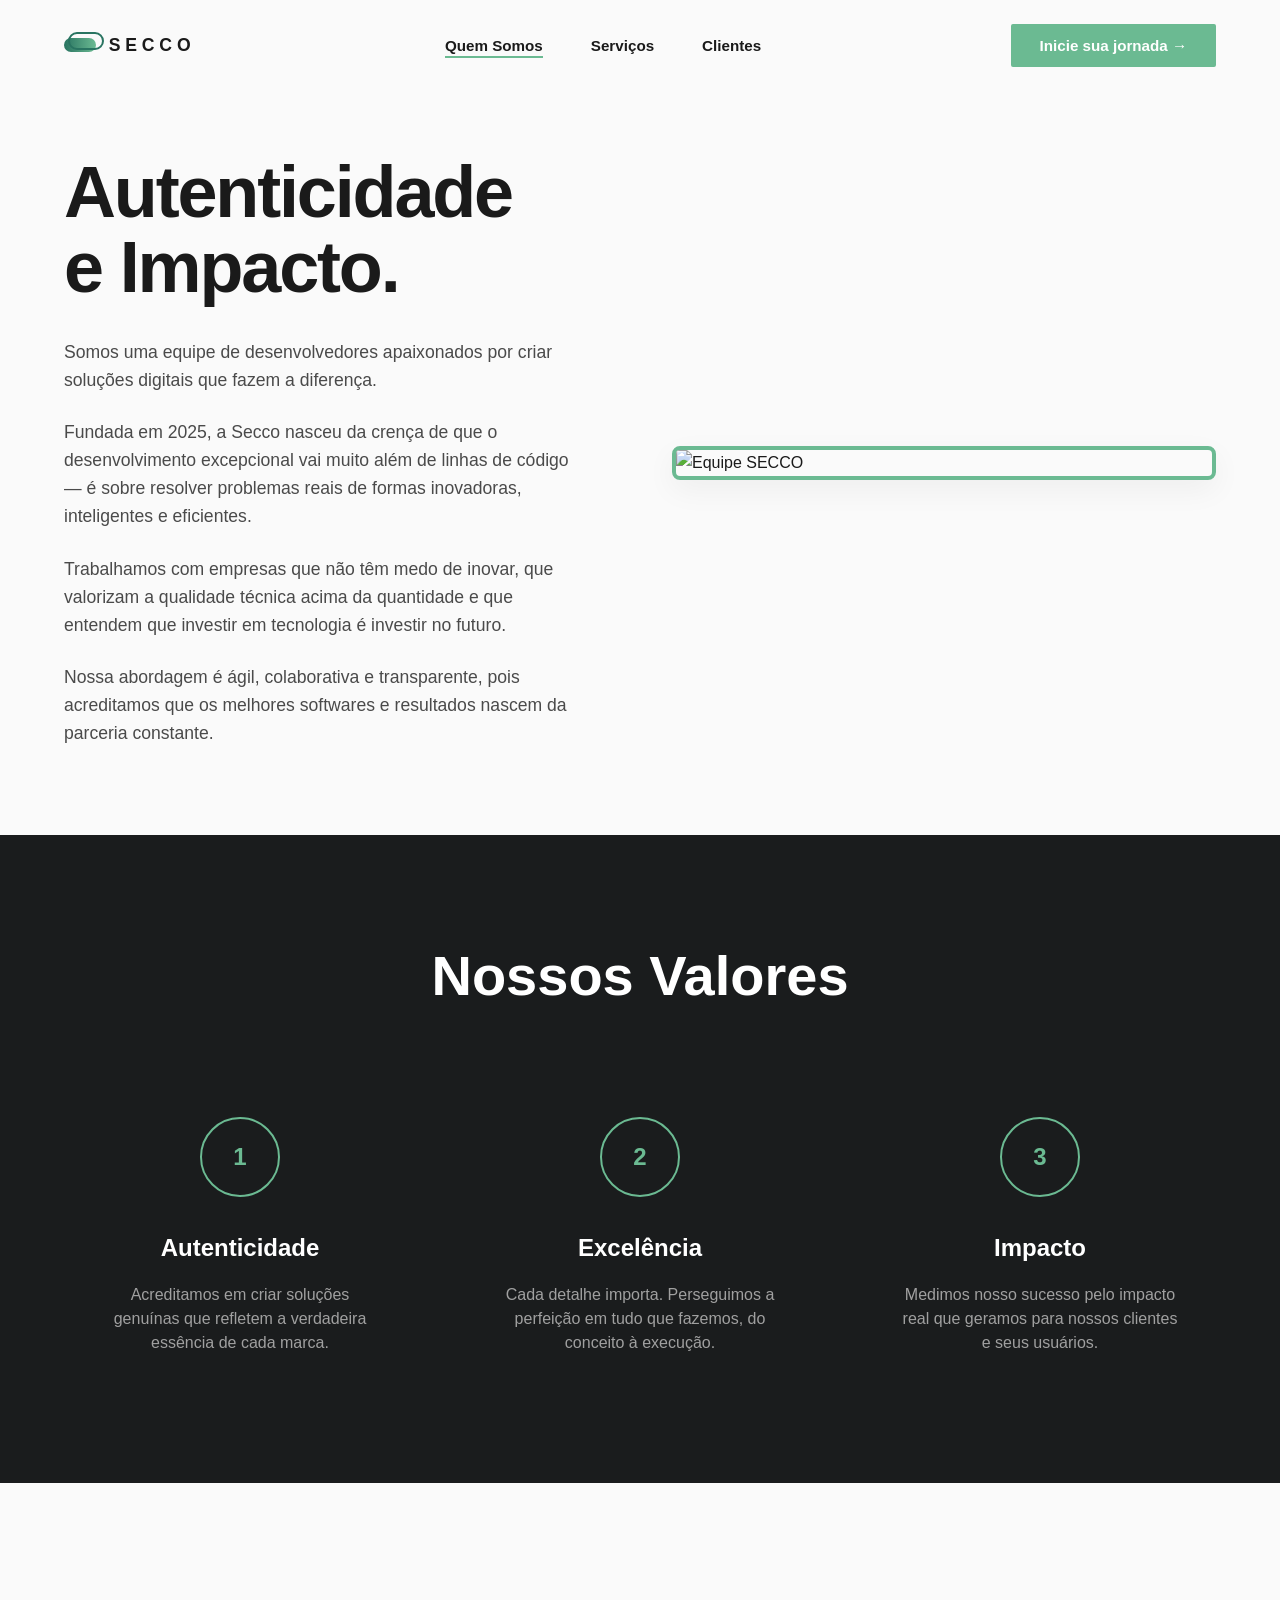
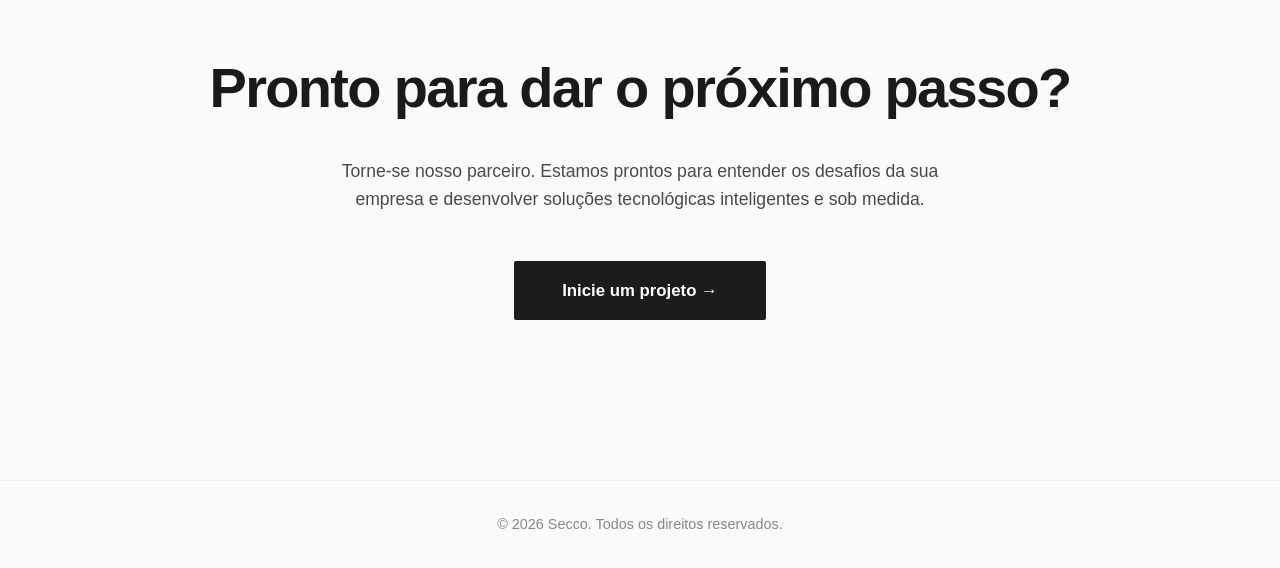
==== commit bc3e6a3e: "ajuste de responsividade 2" ====
--- a/index.html
+++ b/index.html
@@ -101,23 +101,6 @@
       <p>&copy; 2026 Secco. Todos os direitos reservados.</p>
     </footer>
 
-    <div class="chat-widget" onclick="abrirChat()">
-      <svg
-        width="28"
-        height="28"
-        viewBox="0 0 24 24"
-        fill="none"
-        stroke="white"
-        stroke-width="2"
-        stroke-linecap="round"
-        stroke-linejoin="round"
-      >
-        <path
-          d="M21 11.5a8.38 8.38 0 0 1-.9 3.8 8.5 8.5 0 0 1-7.6 4.7 8.38 8.38 0 0 1-3.8-.9L3 21l1.9-5.7a8.38 8.38 0 0 1-.9-3.8 8.5 8.5 0 0 1 4.7-7.6 8.38 8.38 0 0 1 3.8-.9h.5a8.48 8.48 0 0 1 8 8v.5z"
-        ></path>
-      </svg>
-    </div>
-
     <script src="script.js"></script>
   </body>
 </html>
--- a/style.css
+++ b/style.css
@@ -32,7 +32,7 @@
   display: flex;
   justify-content: space-between;
   align-items: center;
-  padding: 2.5rem 4rem;
+  padding: 1.5rem 4rem;
   background-color: var(--bg-color);
 }
 
@@ -114,24 +114,25 @@
 main {
   display: grid;
   grid-template-columns: 1fr 1fr;
-  gap: 5rem;
+  gap: 4rem;
   padding: 4rem;
   max-width: 1440px;
   margin: 0 auto;
+  align-items: center;
 }
 
 /* --- Text Content (Quem Somos) --- */
 .text-content h1 {
-  font-size: 5rem;
+  font-size: 4.5rem;
   line-height: 1.05;
-  margin-bottom: 2.5rem;
+  margin-bottom: 2rem;
   letter-spacing: -0.03em;
 }
 
 .text-content p {
   font-size: 1.1rem;
   color: var(--text-muted);
-  margin-bottom: 1.8rem;
+  margin-bottom: 1.5rem;
   max-width: 95%;
 }
 
@@ -220,7 +221,7 @@
 .cta-section {
   grid-column: 1 / -1;
   text-align: center;
-  padding: 8rem 2rem 6rem 2rem;
+  padding: 6rem 2rem;
   background-color: var(--bg-color);
   display: flex;
   flex-direction: column;
@@ -229,7 +230,7 @@
 }
 
 .cta-section h2 {
-  font-size: 4rem;
+  font-size: 3.5rem;
   font-weight: 700;
   margin-bottom: 1.5rem;
   color: var(--text-main);
@@ -298,45 +299,7 @@
   transform: scale(1.05);
 }
 
-/* --- Responsividade --- */
-@media (max-width: 1024px) {
-  main {
-    grid-template-columns: 1fr;
-  }
-  header {
-    padding: 1.5rem 2rem;
-  }
-  main {
-    padding: 2rem;
-  }
-  .text-content h1 {
-    font-size: 3.5rem;
-  }
-  .values-section {
-    padding: 4rem 2rem;
-  }
-  .cta-section h2 {
-    font-size: 3rem;
-  }
-  .cta-section {
-    padding: 6rem 2rem 4rem 2rem;
-  }
-}
-
-@media (max-width: 768px) {
-  .values-grid {
-    grid-template-columns: 1fr;
-    gap: 2rem;
-  }
-  .cta-section h2 {
-    font-size: 2.5rem;
-  }
-}
-/* Adicione este bloco no final de todos os seus arquivos CSS (style.css, clientes.css, servicos.css, contato.css) */
-
 /* --- Animações Globais (Page Load & Scroll) --- */
-
-/* 1. Transição suave ao carregar a página */
 body {
   animation: fadeInPage 0.6s ease-out forwards;
 }
@@ -352,7 +315,6 @@
   }
 }
 
-/* 2. Classes para elementos que aparecem ao rolar a página */
 .animate-on-scroll {
   opacity: 0;
   transform: translateY(40px);
@@ -362,13 +324,11 @@
   will-change: opacity, transform;
 }
 
-/* Classe que o JavaScript vai adicionar quando o elemento aparecer na tela */
 .animate-on-scroll.is-visible {
   opacity: 1;
   transform: translateY(0);
 }
 
-/* 3. Atrasos em cascata (excelente para os cards aparecerem um após o outro) */
 .delay-1 {
   transition-delay: 0.1s;
 }
@@ -387,3 +347,126 @@
 .delay-6 {
   transition-delay: 0.6s;
 }
+
+/* =========================================
+   RESPONSIVIDADE AJUSTADA PARA TODOS APARELHOS
+   ========================================= */
+
+/* Tablets e Telas Menores (até 1024px) */
+@media (max-width: 1024px) {
+  header {
+    padding: 1.5rem 2rem;
+  }
+
+  nav ul {
+    gap: 1.5rem;
+  }
+
+  main {
+    grid-template-columns: 1fr; /* Muda para 1 coluna */
+    padding: 3rem 2rem;
+    gap: 3rem;
+    text-align: center; /* Centraliza tudo no tablet/mobile */
+  }
+
+  .text-content p {
+    margin: 0 auto 1.5rem auto; /* Centraliza os parágrafos */
+  }
+
+  .text-content h1 {
+    font-size: 3.8rem;
+  }
+
+  .values-section {
+    padding: 5rem 2rem;
+  }
+
+  .cta-section {
+    padding: 5rem 2rem;
+  }
+
+  .cta-section h2 {
+    font-size: 3rem;
+  }
+}
+
+/* Mobile Padrão (até 768px) */
+@media (max-width: 768px) {
+  header {
+    flex-direction: column; /* Empilha Logo, Nav e Botão */
+    gap: 1.2rem;
+    padding: 1.5rem 1rem;
+  }
+
+  nav ul {
+    flex-wrap: wrap; /* Permite quebrar linha no menu */
+    justify-content: center;
+    gap: 1.2rem;
+  }
+
+  main {
+    padding: 2rem 1.5rem;
+  }
+
+  .text-content h1 {
+    font-size: 3rem;
+  }
+
+  .values-grid {
+    grid-template-columns: 1fr; /* Cards empilhados */
+    gap: 2.5rem;
+  }
+
+  .section-title {
+    font-size: 2.5rem;
+    margin-bottom: 2.5rem;
+  }
+
+  .value-text {
+    max-width: 100%;
+  }
+
+  .cta-section h2 {
+    font-size: 2.5rem;
+  }
+}
+
+/* Telas muito pequenas / Mobile estreito (até 480px) */
+@media (max-width: 480px) {
+  .text-content h1 {
+    font-size: 2.2rem;
+  }
+
+  .cta-btn,
+  .btn-dark {
+    width: 100%; /* Botões ocupam 100% da tela */
+    justify-content: center;
+  }
+
+  .cta-section h2 {
+    font-size: 2rem;
+  }
+
+  .section-title {
+    font-size: 2rem;
+  }
+
+  .value-number {
+    width: 65px;
+    height: 65px;
+    font-size: 1.3rem;
+    margin-bottom: 1.5rem;
+  }
+
+  .chat-widget {
+    bottom: 1.5rem;
+    right: 1.5rem;
+    width: 55px;
+    height: 55px;
+  }
+
+  .chat-widget svg {
+    width: 24px;
+    height: 24px;
+  }
+}
